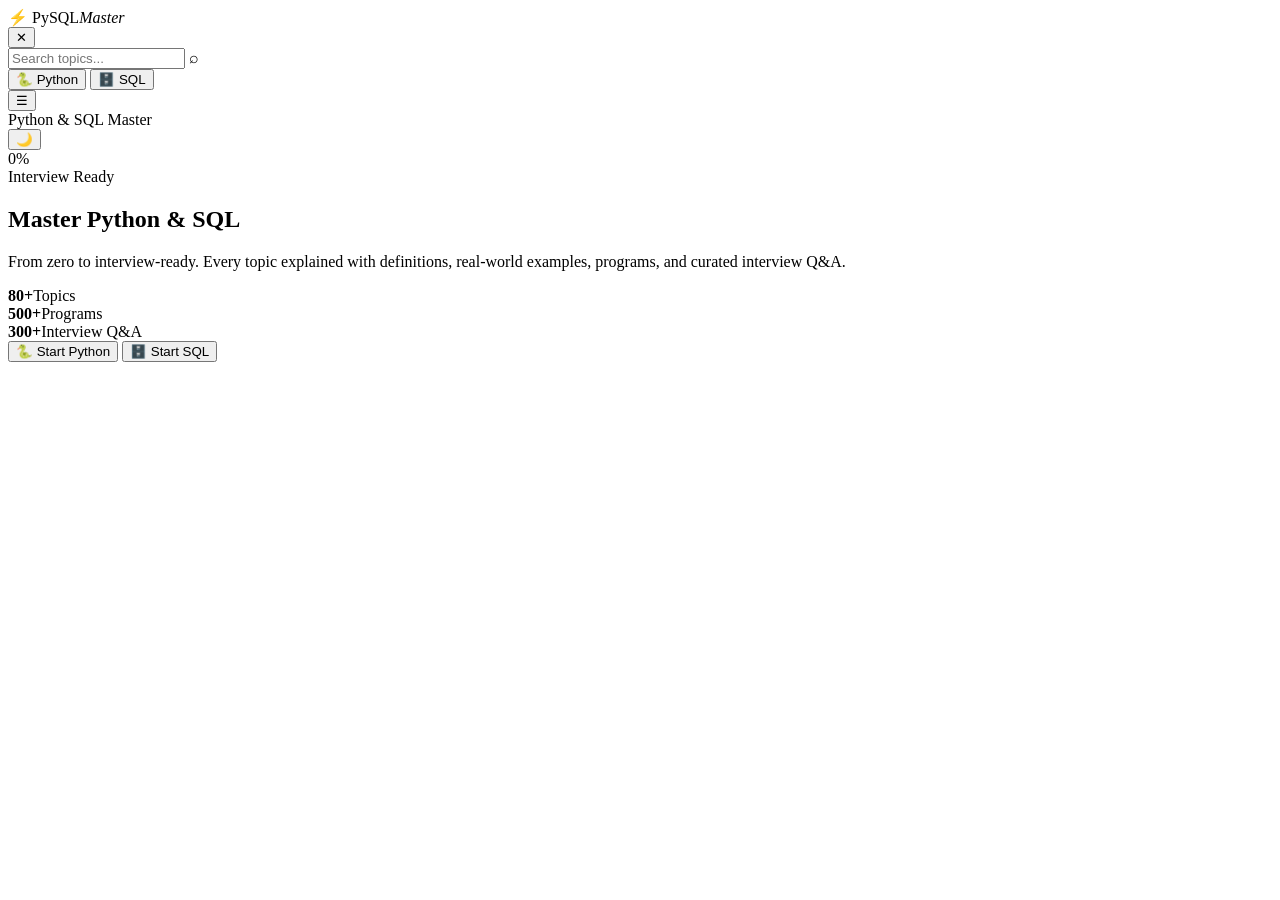
==== index.html @ de22817f "Create index.html" ====
<!DOCTYPE html>
<html lang="en">
<head>
<meta charset="UTF-8">
<meta name="viewport" content="width=device-width, initial-scale=1.0">
<title>PySQL Master — Python & SQL Interview Prep</title>
<link href="https://fonts.googleapis.com/css2?family=Space+Mono:ital,wght@0,400;0,700;1,400&family=Syne:wght@400;600;700;800&family=JetBrains+Mono:wght@300;400;600&display=swap" rel="stylesheet">
<link rel="stylesheet" href="style.css">
</head>
<body>

<!-- SIDEBAR NAV -->
<aside class="sidebar" id="sidebar">
  <div class="sidebar-header">
    <div class="logo">
      <span class="logo-icon">⚡</span>
      <span class="logo-text">PySQL<em>Master</em></span>
    </div>
    <button class="sidebar-close" id="sidebarClose">✕</button>
  </div>

  <div class="search-box">
    <input type="text" id="searchInput" placeholder="Search topics..." autocomplete="off">
    <span class="search-icon">⌕</span>
  </div>

  <div class="nav-section">
    <div class="nav-lang-tabs">
      <button class="lang-tab active" data-lang="python">🐍 Python</button>
      <button class="lang-tab" data-lang="sql">🗄️ SQL</button>
    </div>
  </div>

  <nav class="topic-nav" id="topicNav"></nav>
</aside>

<!-- OVERLAY -->
<div class="overlay" id="overlay"></div>

<!-- MAIN -->
<main class="main" id="main">

  <!-- TOP BAR -->
  <header class="topbar">
    <button class="menu-btn" id="menuBtn">☰</button>
    <div class="topbar-title" id="topbarTitle">Python & SQL Master</div>
    <div class="topbar-actions">
      <button class="mode-btn" id="modeBtn" title="Toggle Dark/Light">🌙</button>
      <div class="progress-chip" id="progressChip">0%</div>
    </div>
  </header>

  <!-- HOME SCREEN -->
  <section class="home-screen" id="homeScreen">
    <div class="hero">
      <div class="hero-badge">Interview Ready</div>
      <h1 class="hero-title">Master <span>Python</span> &amp; <span>SQL</span></h1>
      <p class="hero-sub">From zero to interview-ready. Every topic explained with definitions, real-world examples, programs, and curated interview Q&amp;A.</p>
      <div class="hero-stats">
        <div class="stat"><strong id="statTopics">80+</strong><span>Topics</span></div>
        <div class="stat"><strong>500+</strong><span>Programs</span></div>
        <div class="stat"><strong>300+</strong><span>Interview Q&amp;A</span></div>
      </div>
      <div class="hero-btns">
        <button class="btn-primary" onclick="startLang('python')">🐍 Start Python</button>
        <button class="btn-secondary" onclick="startLang('sql')">🗄️ Start SQL</button>
      </div>
    </div>

    <div class="cards-grid" id="homeCards"></div>
  </section>

  <!-- TOPIC CONTENT SCREEN -->
  <section class="content-screen" id="contentScreen" style="display:none">
    <div class="content-header">
      <button class="back-btn" id="backBtn">← Back</button>
      <div class="breadcrumb" id="breadcrumb"></div>
      <div class="topic-progress-bar"><div class="topic-progress-fill" id="topicProgressFill"></div></div>
    </div>

    <div class="content-tabs">
      <button class="ctab active" data-tab="learn">📖 Learn</button>
      <button class="ctab" data-tab="examples">💡 Examples</button>
      <button class="ctab" data-tab="practice">✏️ Practice</button>
      <button class="ctab" data-tab="interview">🎯 Interview</button>
    </div>

    <div class="content-body" id="contentBody">
      <div class="ai-loading" id="aiLoading">
        <div class="ai-spinner"></div>
        <p>Generating content with AI...</p>
      </div>
      <div id="learnTab" class="tab-pane active"></div>
      <div id="examplesTab" class="tab-pane" style="display:none"></div>
      <div id="practiceTab" class="tab-pane" style="display:none"></div>
      <div id="interviewTab" class="tab-pane" style="display:none"></div>
    </div>

    <div class="nav-footer">
      <button class="nav-arrow" id="prevTopic">← Prev</button>
      <button class="mark-done-btn" id="markDoneBtn">Mark as Done ✓</button>
      <button class="nav-arrow" id="nextTopic">Next →</button>
    </div>
  </section>

</main>

<script src="app.js"></script>
</body>
</html>
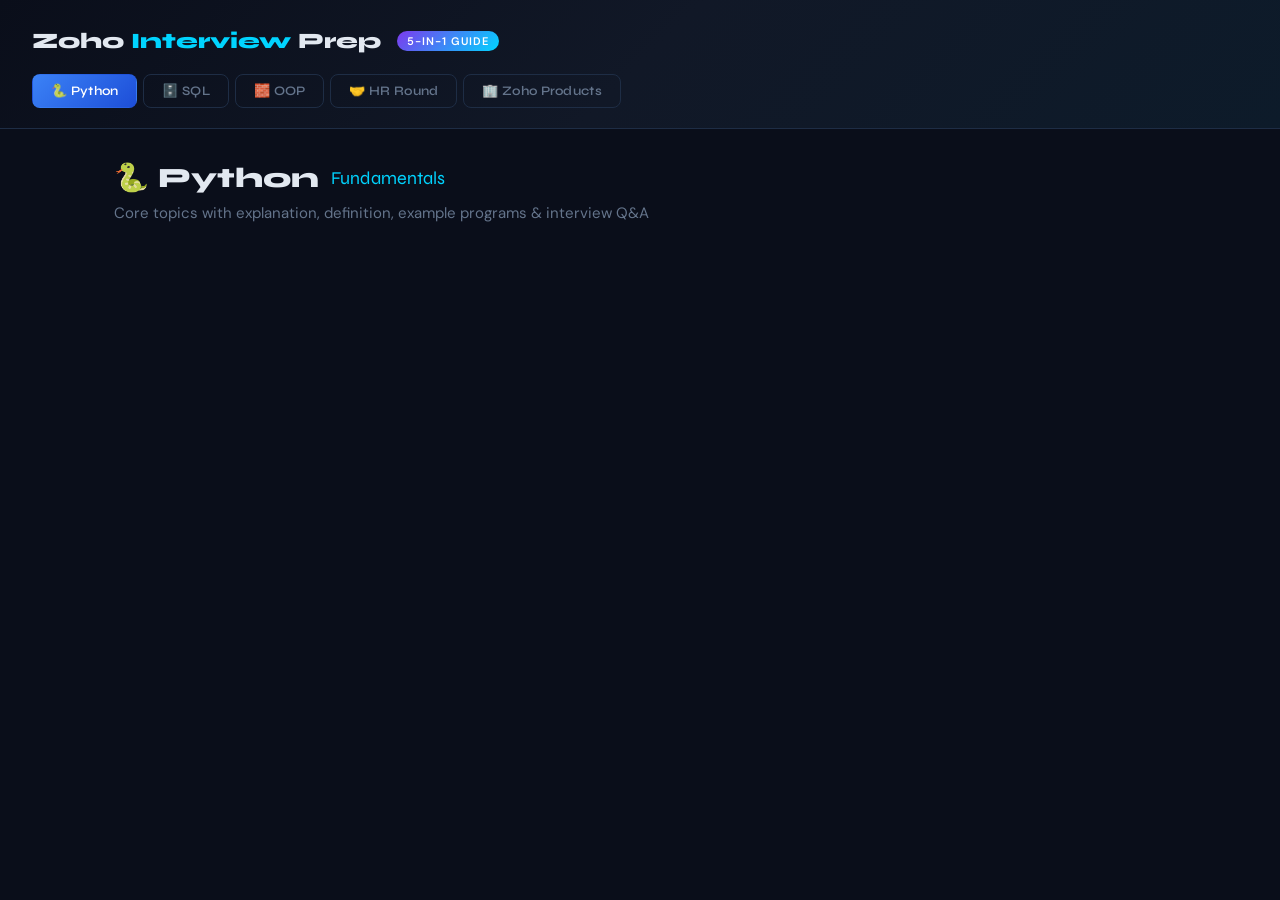
==== commit 4bc9a740: "Update index.html" ====
--- a/index.html
+++ b/index.html
@@ -3,108 +3,348 @@
 <head>
 <meta charset="UTF-8">
 <meta name="viewport" content="width=device-width, initial-scale=1.0">
-<title>PySQL Master — Python & SQL Interview Prep</title>
-<link href="https://fonts.googleapis.com/css2?family=Space+Mono:ital,wght@0,400;0,700;1,400&family=Syne:wght@400;600;700;800&family=JetBrains+Mono:wght@300;400;600&display=swap" rel="stylesheet">
-<link rel="stylesheet" href="style.css">
+<title>Zoho Interview Prep</title>
+<link href="https://fonts.googleapis.com/css2?family=Syne:wght@400;600;700;800&family=JetBrains+Mono:wght@400;500&family=DM+Sans:ital,wght@0,300;0,400;0,500;1,400&display=swap" rel="stylesheet">
+<style>
+  :root {
+    --bg: #0a0e1a;
+    --surface: #111827;
+    --surface2: #1a2234;
+    --border: #1e2d45;
+    --accent: #00d4ff;
+    --accent2: #7c3aed;
+    --accent3: #10b981;
+    --accent4: #f59e0b;
+    --accent5: #ef4444;
+    --text: #e2e8f0;
+    --muted: #64748b;
+    --code-bg: #0d1117;
+  }
+  * { margin:0; padding:0; box-sizing:border-box; }
+  body { font-family:'DM Sans',sans-serif; background:var(--bg); color:var(--text); min-height:100vh; }
+
+  /* HEADER */
+  .header {
+    background: linear-gradient(135deg, #0a0e1a 0%, #111827 50%, #0d1b2a 100%);
+    border-bottom: 1px solid var(--border);
+    padding: 28px 32px 20px;
+    position: sticky; top:0; z-index:100;
+    backdrop-filter: blur(12px);
+  }
+  .header-top { display:flex; align-items:center; gap:16px; margin-bottom:20px; }
+  .logo { font-family:'Syne',sans-serif; font-size:22px; font-weight:800; }
+  .logo span { color:var(--accent); }
+  .badge { background: linear-gradient(135deg,#7c3aed,#00d4ff); color:#fff; font-size:11px; font-weight:600; padding:3px 10px; border-radius:20px; letter-spacing:1px; }
+
+  /* TABS */
+  .tabs { display:flex; gap:6px; flex-wrap:wrap; }
+  .tab {
+    font-family:'Syne',sans-serif; font-size:13px; font-weight:600;
+    padding:8px 18px; border-radius:8px; cursor:pointer; border:1px solid var(--border);
+    background:transparent; color:var(--muted); transition:all 0.2s; letter-spacing:0.3px;
+  }
+  .tab:hover { border-color:var(--accent); color:var(--accent); }
+  .tab.active { color:#fff; border-color:transparent; }
+  .tab[data-tab="python"].active { background: linear-gradient(135deg,#3b82f6,#1d4ed8); }
+  .tab[data-tab="sql"].active { background: linear-gradient(135deg,#10b981,#047857); }
+  .tab[data-tab="oops"].active { background: linear-gradient(135deg,#f59e0b,#d97706); }
+  .tab[data-tab="hr"].active { background: linear-gradient(135deg,#ec4899,#be185d); }
+  .tab[data-tab="zoho"].active { background: linear-gradient(135deg,#7c3aed,#5b21b6); }
+
+  /* MAIN */
+  .main { max-width:1100px; margin:0 auto; padding:32px 24px; }
+  .section { display:none; }
+  .section.active { display:block; animation: fadeUp 0.35s ease; }
+  @keyframes fadeUp { from { opacity:0; transform:translateY(14px); } to { opacity:1; transform:translateY(0); } }
+
+  .section-title {
+    font-family:'Syne',sans-serif; font-size:28px; font-weight:800;
+    margin-bottom:8px; display:flex; align-items:center; gap:12px;
+  }
+  .section-sub { color:var(--muted); margin-bottom:32px; font-size:15px; }
+
+  /* TOPIC CARDS */
+  .topics-grid { display:grid; gap:20px; }
+  .topic-card {
+    background:var(--surface); border:1px solid var(--border);
+    border-radius:14px; overflow:hidden; transition:border-color 0.2s;
+  }
+  .topic-card:hover { border-color:var(--accent); }
+
+  .topic-header {
+    display:flex; align-items:center; justify-content:space-between;
+    padding:18px 22px; cursor:pointer; user-select:none;
+  }
+  .topic-header-left { display:flex; align-items:center; gap:14px; }
+  .topic-num {
+    width:32px; height:32px; border-radius:8px; display:flex; align-items:center;
+    justify-content:center; font-family:'Syne',sans-serif; font-weight:700; font-size:13px;
+    flex-shrink:0;
+  }
+  .topic-name { font-family:'Syne',sans-serif; font-weight:700; font-size:16px; }
+  .topic-tag { font-size:11px; color:var(--muted); background:var(--surface2); padding:2px 8px; border-radius:4px; }
+  .chevron { color:var(--muted); transition:transform 0.25s; font-size:18px; }
+  .topic-card.open .chevron { transform:rotate(180deg); }
+
+  .topic-body { display:none; border-top:1px solid var(--border); }
+  .topic-card.open .topic-body { display:block; }
+
+  /* INNER TABS */
+  .inner-tabs { display:flex; border-bottom:1px solid var(--border); background:var(--surface2); }
+  .inner-tab {
+    flex:1; text-align:center; padding:12px 8px; font-size:12px; font-weight:600;
+    cursor:pointer; color:var(--muted); border-bottom:2px solid transparent;
+    transition:all 0.2s; font-family:'Syne',sans-serif; letter-spacing:0.3px;
+  }
+  .inner-tab.active { color:var(--accent); border-bottom-color:var(--accent); background:transparent; }
+
+  .inner-panel { display:none; padding:22px; }
+  .inner-panel.active { display:block; }
+
+  /* EXPLANATION BOX */
+  .explain-box {
+    background:var(--surface2); border-left:3px solid var(--accent);
+    border-radius:0 10px 10px 0; padding:16px 20px; margin-bottom:16px;
+    line-height:1.75; font-size:14.5px;
+  }
+  .explain-box.green { border-left-color:var(--accent3); }
+  .explain-box.yellow { border-left-color:var(--accent4); }
+  .explain-box.purple { border-left-color:var(--accent2); }
+
+  /* DEF BOX */
+  .def-box {
+    background: linear-gradient(135deg, rgba(0,212,255,0.06), rgba(124,58,237,0.06));
+    border:1px solid rgba(0,212,255,0.2); border-radius:10px;
+    padding:14px 18px; margin-bottom:16px; font-size:14px; line-height:1.7;
+  }
+  .def-label {
+    font-family:'Syne',sans-serif; font-size:11px; font-weight:700;
+    color:var(--accent); text-transform:uppercase; letter-spacing:1px; margin-bottom:6px;
+  }
+
+  /* CODE */
+  pre {
+    background:var(--code-bg); border:1px solid var(--border);
+    border-radius:10px; padding:16px 18px; overflow-x:auto;
+    font-family:'JetBrains Mono',monospace; font-size:13px; line-height:1.7;
+    margin-bottom:14px; position:relative;
+  }
+  .code-label {
+    font-family:'JetBrains Mono',monospace; font-size:10px;
+    background:var(--accent); color:#000; font-weight:700;
+    padding:2px 8px; border-radius:3px; display:inline-block; margin-bottom:8px;
+  }
+  .kw { color:#ff7b72; }
+  .fn { color:#d2a8ff; }
+  .str { color:#a5f3fc; }
+  .cm { color:#6e7681; font-style:italic; }
+  .num { color:#f59e0b; }
+  .cls { color:#ffa657; }
+
+  /* QNA */
+  .qna-item { margin-bottom:20px; border:1px solid var(--border); border-radius:10px; overflow:hidden; }
+  .qna-q {
+    background:var(--surface2); padding:14px 18px;
+    font-weight:600; font-size:14px; display:flex; gap:10px; align-items:flex-start;
+  }
+  .q-badge {
+    background:var(--accent); color:#000; font-family:'Syne',sans-serif;
+    font-size:11px; font-weight:800; padding:2px 7px; border-radius:4px; flex-shrink:0; margin-top:1px;
+  }
+  .qna-a { padding:14px 18px; font-size:14px; line-height:1.75; color:#cbd5e1; }
+  .qna-a strong { color:var(--text); }
+
+  /* HR SECTION */
+  .hr-card { background:var(--surface); border:1px solid var(--border); border-radius:12px; margin-bottom:18px; overflow:hidden; }
+  .hr-q { background:linear-gradient(135deg,rgba(236,72,153,0.1),rgba(190,24,93,0.05)); padding:16px 20px; font-weight:600; font-size:15px; border-bottom:1px solid var(--border); display:flex; gap:10px; }
+  .hr-badge { background:#ec4899; color:#fff; font-size:11px; font-weight:700; padding:2px 8px; border-radius:4px; flex-shrink:0; }
+  .hr-a { padding:16px 20px; font-size:14px; line-height:1.8; color:#cbd5e1; }
+  .tip-box { background:rgba(16,185,129,0.08); border:1px solid rgba(16,185,129,0.2); border-radius:8px; padding:10px 14px; margin-top:10px; font-size:13px; }
+  .tip-label { color:var(--accent3); font-weight:700; font-size:11px; letter-spacing:0.5px; }
+
+  /* ZOHO PRODUCTS */
+  .products-grid { display:grid; grid-template-columns: repeat(auto-fill, minmax(280px,1fr)); gap:16px; margin-bottom:28px; }
+  .product-pill {
+    background:var(--surface); border:1px solid var(--border);
+    border-radius:12px; padding:16px 18px; cursor:pointer;
+    transition:all 0.2s; display:flex; align-items:center; gap:14px;
+  }
+  .product-pill:hover, .product-pill.selected { border-color:var(--accent2); background:rgba(124,58,237,0.08); }
+  .product-icon { font-size:26px; width:42px; height:42px; display:flex; align-items:center; justify-content:center; background:var(--surface2); border-radius:10px; }
+  .product-info { flex:1; }
+  .product-name { font-family:'Syne',sans-serif; font-weight:700; font-size:15px; }
+  .product-cat { font-size:11px; color:var(--muted); margin-top:2px; }
+
+  .zoho-detail { display:none; }
+  .zoho-detail.active { display:block; animation: fadeUp 0.3s ease; }
+
+  .zoho-hero {
+    background: linear-gradient(135deg, rgba(124,58,237,0.15), rgba(0,212,255,0.08));
+    border:1px solid rgba(124,58,237,0.3); border-radius:14px;
+    padding:24px 28px; margin-bottom:24px;
+    display:flex; align-items:center; gap:20px;
+  }
+  .zoho-hero-icon { font-size:48px; }
+  .zoho-hero-title { font-family:'Syne',sans-serif; font-size:24px; font-weight:800; }
+  .zoho-hero-sub { color:var(--muted); font-size:14px; margin-top:4px; }
+
+  .feature-grid { display:grid; grid-template-columns:repeat(auto-fill,minmax(200px,1fr)); gap:12px; margin:16px 0; }
+  .feature-chip { background:var(--surface2); border:1px solid var(--border); border-radius:8px; padding:10px 14px; font-size:13px; display:flex; gap:8px; align-items:center; }
+  .feature-chip span { font-size:16px; }
+
+  .level-badge { display:inline-block; font-size:11px; font-weight:700; padding:3px 10px; border-radius:20px; margin-right:6px; margin-bottom:8px; }
+  .l-basic { background:rgba(16,185,129,0.15); color:var(--accent3); border:1px solid rgba(16,185,129,0.3); }
+  .l-mid { background:rgba(245,158,11,0.15); color:var(--accent4); border:1px solid rgba(245,158,11,0.3); }
+  .l-deep { background:rgba(239,68,68,0.15); color:var(--accent5); border:1px solid rgba(239,68,68,0.3); }
+
+  h4 { font-family:'Syne',sans-serif; font-weight:700; font-size:15px; margin:20px 0 10px; color:var(--accent); }
+  h5 { font-family:'Syne',sans-serif; font-weight:700; font-size:13px; margin:14px 0 8px; color:var(--accent4); }
+  ul { padding-left:18px; }
+  li { font-size:14px; line-height:1.75; color:#cbd5e1; margin-bottom:4px; }
+  strong { color:#e2e8f0; }
+
+  .back-btn { background:var(--surface2); border:1px solid var(--border); color:var(--text); padding:8px 16px; border-radius:8px; cursor:pointer; font-family:'Syne',sans-serif; font-weight:600; font-size:13px; margin-bottom:20px; display:inline-flex; align-items:center; gap:6px; }
+  .back-btn:hover { border-color:var(--accent); color:var(--accent); }
+
+  .progress-bar { height:3px; background:var(--border); border-radius:2px; margin-bottom:28px; }
+  .progress-fill { height:100%; border-radius:2px; background:linear-gradient(90deg,var(--accent),var(--accent2)); width:0; transition:width 0.5s; }
+
+  @media(max-width:600px) {
+    .header { padding:18px 16px 14px; }
+    .main { padding:20px 14px; }
+    .tab { padding:6px 12px; font-size:12px; }
+    .products-grid { grid-template-columns:1fr; }
+    .feature-grid { grid-template-columns:1fr 1fr; }
+  }
+</style>
 </head>
 <body>
 
-<!-- SIDEBAR NAV -->
-<aside class="sidebar" id="sidebar">
-  <div class="sidebar-header">
-    <div class="logo">
-      <span class="logo-icon">⚡</span>
-      <span class="logo-text">PySQL<em>Master</em></span>
-    </div>
-    <button class="sidebar-close" id="sidebarClose">✕</button>
+<div class="header">
+  <div class="header-top">
+    <div class="logo">Zoho <span>Interview</span> Prep</div>
+    <div class="badge">5-IN-1 GUIDE</div>
   </div>
-
-  <div class="search-box">
-    <input type="text" id="searchInput" placeholder="Search topics..." autocomplete="off">
-    <span class="search-icon">⌕</span>
+  <div class="tabs">
+    <button class="tab active" data-tab="python">🐍 Python</button>
+    <button class="tab" data-tab="sql">🗄️ SQL</button>
+    <button class="tab" data-tab="oops">🧱 OOP</button>
+    <button class="tab" data-tab="hr">🤝 HR Round</button>
+    <button class="tab" data-tab="zoho">🏢 Zoho Products</button>
   </div>
-
-  <div class="nav-section">
-    <div class="nav-lang-tabs">
-      <button class="lang-tab active" data-lang="python">🐍 Python</button>
-      <button class="lang-tab" data-lang="sql">🗄️ SQL</button>
-    </div>
+</div>
+
+<div class="main">
+
+<!-- ==================== PYTHON ==================== -->
+<div class="section active" id="python">
+  <div class="section-title">🐍 Python <span style="color:var(--accent);font-size:18px;font-weight:400">Fundamentals</span></div>
+  <div class="section-sub">Core topics with explanation, definition, example programs & interview Q&A</div>
+  <div class="topics-grid" id="python-topics"></div>
+</div>
+
+<!-- ==================== SQL ==================== -->
+<div class="section" id="sql">
+  <div class="section-title">🗄️ SQL <span style="color:var(--accent3);font-size:18px;font-weight:400">Essentials</span></div>
+  <div class="section-sub">Topic explanations, definitions, queries, and interview-style Q&A</div>
+  <div class="topics-grid" id="sql-topics"></div>
+</div>
+
+<!-- ==================== OOPS ==================== -->
+<div class="section" id="oops">
+  <div class="section-title">🧱 Object-Oriented <span style="color:var(--accent4);font-size:18px;font-weight:400">Programming</span></div>
+  <div class="section-sub">OOP concepts with real examples and interview answers</div>
+  <div class="topics-grid" id="oops-topics"></div>
+</div>
+
+<!-- ==================== HR ==================== -->
+<div class="section" id="hr">
+  <div class="section-title">🤝 HR Round <span style="color:#ec4899;font-size:18px;font-weight:400">Preparation</span></div>
+  <div class="section-sub">Personal questions + Discussion topics with ideal interview-style answers</div>
+  <div id="hr-content"></div>
+</div>
+
+<!-- ==================== ZOHO ==================== -->
+<div class="section" id="zoho">
+  <div class="section-title">🏢 Zoho <span style="color:var(--accent2);font-size:18px;font-weight:400">Products</span></div>
+  <div class="section-sub">Deep dive into Zoho's product suite — from basics to advanced, with interview Q&A</div>
+  <div id="zoho-list">
+    <div style="margin-bottom:12px;font-family:'Syne',sans-serif;font-weight:700;font-size:13px;color:var(--accent);text-transform:uppercase;letter-spacing:1px;">🎯 Your Main Task Products</div>
+    <div class="products-grid" id="main-products"></div>
+    <div style="margin-bottom:12px;margin-top:24px;font-family:'Syne',sans-serif;font-weight:700;font-size:13px;color:var(--muted);text-transform:uppercase;letter-spacing:1px;">📦 Extra Zoho Products</div>
+    <div class="products-grid" id="extra-products"></div>
   </div>
-
-  <nav class="topic-nav" id="topicNav"></nav>
-</aside>
-
-<!-- OVERLAY -->
-<div class="overlay" id="overlay"></div>
-
-<!-- MAIN -->
-<main class="main" id="main">
-
-  <!-- TOP BAR -->
-  <header class="topbar">
-    <button class="menu-btn" id="menuBtn">☰</button>
-    <div class="topbar-title" id="topbarTitle">Python & SQL Master</div>
-    <div class="topbar-actions">
-      <button class="mode-btn" id="modeBtn" title="Toggle Dark/Light">🌙</button>
-      <div class="progress-chip" id="progressChip">0%</div>
-    </div>
-  </header>
-
-  <!-- HOME SCREEN -->
-  <section class="home-screen" id="homeScreen">
-    <div class="hero">
-      <div class="hero-badge">Interview Ready</div>
-      <h1 class="hero-title">Master <span>Python</span> &amp; <span>SQL</span></h1>
-      <p class="hero-sub">From zero to interview-ready. Every topic explained with definitions, real-world examples, programs, and curated interview Q&amp;A.</p>
-      <div class="hero-stats">
-        <div class="stat"><strong id="statTopics">80+</strong><span>Topics</span></div>
-        <div class="stat"><strong>500+</strong><span>Programs</span></div>
-        <div class="stat"><strong>300+</strong><span>Interview Q&amp;A</span></div>
-      </div>
-      <div class="hero-btns">
-        <button class="btn-primary" onclick="startLang('python')">🐍 Start Python</button>
-        <button class="btn-secondary" onclick="startLang('sql')">🗄️ Start SQL</button>
-      </div>
-    </div>
-
-    <div class="cards-grid" id="homeCards"></div>
-  </section>
-
-  <!-- TOPIC CONTENT SCREEN -->
-  <section class="content-screen" id="contentScreen" style="display:none">
-    <div class="content-header">
-      <button class="back-btn" id="backBtn">← Back</button>
-      <div class="breadcrumb" id="breadcrumb"></div>
-      <div class="topic-progress-bar"><div class="topic-progress-fill" id="topicProgressFill"></div></div>
-    </div>
-
-    <div class="content-tabs">
-      <button class="ctab active" data-tab="learn">📖 Learn</button>
-      <button class="ctab" data-tab="examples">💡 Examples</button>
-      <button class="ctab" data-tab="practice">✏️ Practice</button>
-      <button class="ctab" data-tab="interview">🎯 Interview</button>
-    </div>
-
-    <div class="content-body" id="contentBody">
-      <div class="ai-loading" id="aiLoading">
-        <div class="ai-spinner"></div>
-        <p>Generating content with AI...</p>
-      </div>
-      <div id="learnTab" class="tab-pane active"></div>
-      <div id="examplesTab" class="tab-pane" style="display:none"></div>
-      <div id="practiceTab" class="tab-pane" style="display:none"></div>
-      <div id="interviewTab" class="tab-pane" style="display:none"></div>
-    </div>
-
-    <div class="nav-footer">
-      <button class="nav-arrow" id="prevTopic">← Prev</button>
-      <button class="mark-done-btn" id="markDoneBtn">Mark as Done ✓</button>
-      <button class="nav-arrow" id="nextTopic">Next →</button>
-    </div>
-  </section>
-
-</main>
-
-<script src="app.js"></script>
-</body>
-</html>
+  <div id="zoho-detail-area"></div>
+</div>
+
+</div><!-- /main -->
+
+<script>
+// ================================================================
+// DATA
+// ================================================================
+
+const pythonTopics = [
+  {
+    name:"Variables & Data Types",tag:"Basics",color:"#3b82f6",
+    explain:`Python is a dynamically typed language. You don't need to declare the type of a variable — Python figures it out automatically at runtime.
+Variables are just names pointing to objects in memory. Python has built-in data types like <strong>int, float, str, bool, list, tuple, dict, set</strong>.`,
+    def:`A variable is a named reference to a value stored in memory. Data type defines what kind of value it holds and what operations can be performed on it.`,
+    code:`<span class="cm"># Basic variable assignment</span>
+name = <span class="str">"Ravi"</span>        <span class="cm"># str</span>
+age = <span class="num">22</span>             <span class="cm"># int</span>
+salary = <span class="num">35000.50</span>     <span class="cm"># float</span>
+is_placed = <span class="kw">True</span>      <span class="cm"># bool</span>
+
+<span class="cm"># Check type</span>
+<span class="fn">print</span>(<span class="fn">type</span>(name))     <span class="cm"># &lt;class 'str'&gt;</span>
+<span class="fn">print</span>(<span class="fn">type</span>(age))      <span class="cm"># &lt;class 'int'&gt;</span>
+
+<span class="cm"># Multiple assignment</span>
+x, y, z = <span class="num">1</span>, <span class="num">2</span>, <span class="num">3</span>
+<span class="fn">print</span>(x, y, z)       <span class="cm"># 1 2 3</span>`,
+    qna:[
+      {q:"What is the difference between list and tuple?",a:"<strong>List</strong> is mutable (can be changed after creation) — you can add, remove, or modify elements. <strong>Tuple</strong> is immutable (cannot be changed). Lists use square brackets [], tuples use parentheses (). Use tuple when data should not change — like coordinates or config values."},
+      {q:"What is dynamic typing in Python?",a:"In Python, you don't declare the type of a variable. The type is determined at runtime based on the value assigned. For example, x = 5 makes x an integer, but if you later do x = 'hello', x becomes a string. This is called dynamic typing."}
+    ]
+  },
+  {
+    name:"Functions & Scope",tag:"Core",color:"#6366f1",
+    explain:`Functions in Python are defined using the <strong>def</strong> keyword. They allow code reuse. Python follows the <strong>LEGB rule</strong> for scope — Local → Enclosing → Global → Built-in. 
+A function can have default arguments, *args (variable positional), and **kwargs (variable keyword arguments).`,
+    def:`A function is a block of reusable code that performs a specific task. Scope defines where a variable is accessible in the code.`,
+    code:`<span class="kw">def</span> <span class="fn">greet</span>(name, greeting=<span class="str">"Hello"</span>):
+    <span class="str">"""Returns a greeting message"""</span>
+    <span class="kw">return</span> <span class="fn">f</span><span class="str">"{greeting}, {name}!"</span>
+
+<span class="fn">print</span>(<span class="fn">greet</span>(<span class="str">"Ravi"</span>))          <span class="cm"># Hello, Ravi!</span>
+<span class="fn">print</span>(<span class="fn">greet</span>(<span class="str">"Priya"</span>, <span class="str">"Hi"</span>))  <span class="cm"># Hi, Priya!</span>
+
+<span class="cm"># *args example</span>
+<span class="kw">def</span> <span class="fn">total</span>(*numbers):
+    <span class="kw">return</span> <span class="fn">sum</span>(numbers)
+
+<span class="fn">print</span>(<span class="fn">total</span>(<span class="num">1</span>,<span class="num">2</span>,<span class="num">3</span>,<span class="num">4</span>))  <span class="cm"># 10</span>`,
+    qna:[
+      {q:"What is the difference between *args and **kwargs?",a:"<strong>*args</strong> collects extra positional arguments as a tuple. <strong>**kwargs</strong> collects extra keyword arguments as a dictionary. Use *args when you don't know how many positional values will be passed, and **kwargs for named parameters. Example: def func(*args, **kwargs)."},
+      {q:"What is a lambda function?",a:"A lambda is an anonymous (nameless) single-line function. Syntax: <code>lambda arguments: expression</code>. Example: <code>square = lambda x: x*x</code>. Used for short operations — commonly with map(), filter(), sorted(). For complex logic, prefer regular def functions."}
+    ]
+  },
+  {
+    name:"Lists, Dicts & Comprehensions",tag:"Collections",color:"#10b981",
+    explain:`Python's built-in collections are very powerful. <strong>List</strong> stores ordered items. <strong>Dict</strong> stores key-value pairs. <strong>Set</strong> stores unique unordered items.
+<strong>List comprehensions</strong> provide a short, readable way to create lists. They are faster than regular for loops.`,
+    def:`A list is an ordered, mutable collection. A dictionary maps unique keys to values. Comprehension is a concise syntax to build collections using an expression and a loop.`,
+    code:`<span class="cm"># List comprehension</span>
+squares = [x**<span class="num">2</span> <span class="kw">for</span> x <span class="kw">in</span> <span class="fn">range</span>(<span class="num">1</span>,<span class="num">6</span>)]
+<span class="fn">print</span>(squares)  <span class="cm"># [1, 4, 9, 16, 25]</span>
+
+<span class="cm"># Dict comprehension</span>
+students = {<span class="str">"Ravi"</span>:<span class="num">85</span>, <span class="str">"Priya"</span>:<span class="num">92</span>, <span class="str">"Sam"</span>:<span class="num">78</span>}
+passed = {k:v <span class="kw">for</span> k,v <span class="kw">in</span> students.items() <span class="kw">if</span> v >= <span class="num">80</span>}
+<span class="fn">print</span>(passed)  <span class="cm"># {'Ravi': 85, 'Priya': 92}</span>
+
+<span class="cm"># Filter even numbers</span>
+evens = [x <span class="kw">for</span> x <span class="kw">in</span> <span class="fn">range</span>(<span class="num">10</span>) <span class="kw">if</span> x % <span class="num">2</span> == <span class="num">0</span>]`,
+    qna:[
+  
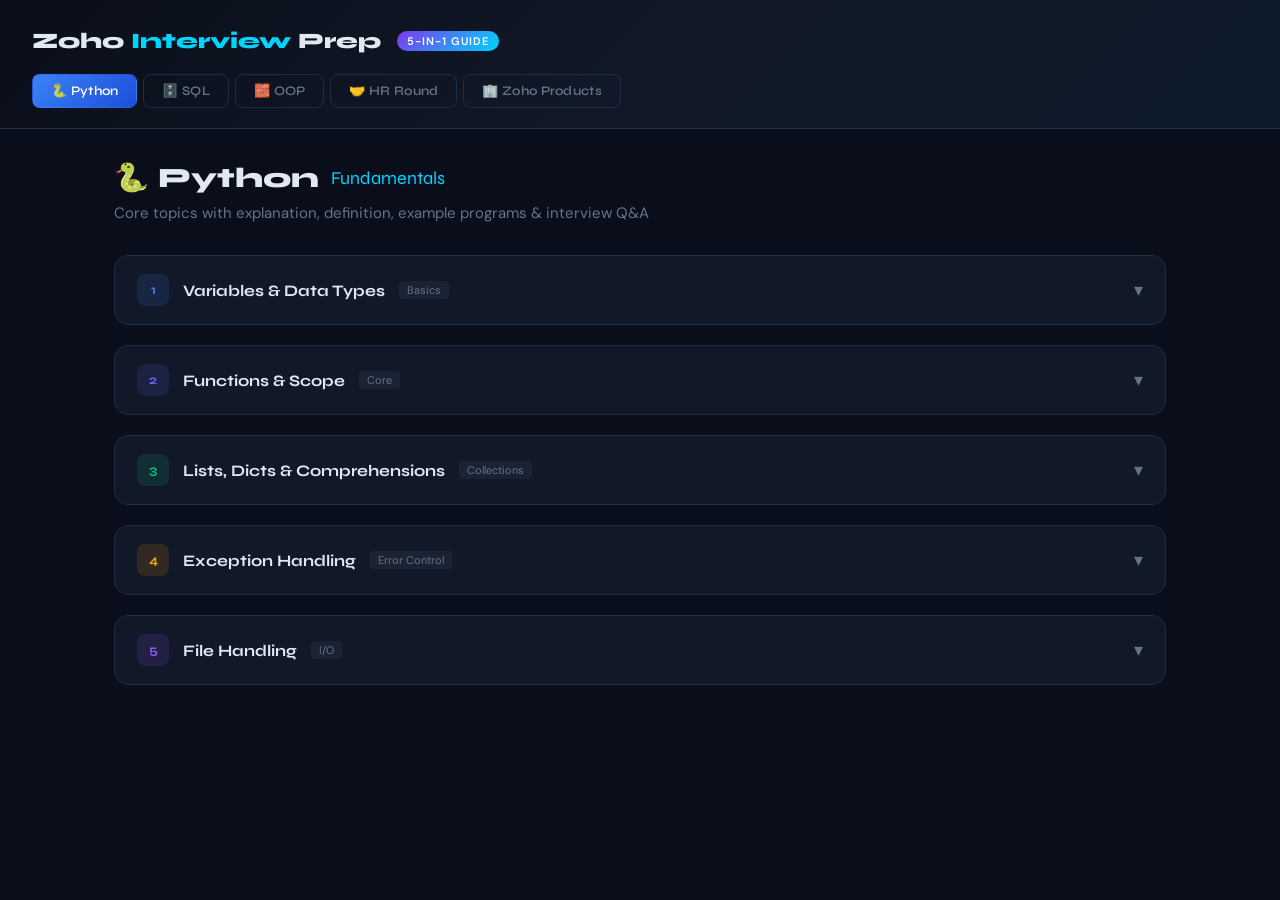
==== commit 0d81fe48: "Rename zoho_interview_prep.html to index.html" ====
--- a/index.html
+++ b/index.html
@@ -347,4 +347,689 @@
 <span class="cm"># Filter even numbers</span>
 evens = [x <span class="kw">for</span> x <span class="kw">in</span> <span class="fn">range</span>(<span class="num">10</span>) <span class="kw">if</span> x % <span class="num">2</span> == <span class="num">0</span>]`,
     qna:[
+      {q:"What is the difference between append() and extend() in a list?",a:"<strong>append()</strong> adds a single element to the end of a list. <strong>extend()</strong> adds all elements from an iterable. Example: lst.append([1,2]) adds the list as one element; lst.extend([1,2]) adds 1 and 2 separately as two elements."},
+      {q:"How are dictionaries ordered in Python?",a:"From Python 3.7 onwards, dictionaries maintain insertion order. So when you iterate over a dict, items come out in the order they were inserted. Before 3.7, dicts were unordered. This is now a guaranteed language feature, not just an implementation detail."}
+    ]
+  },
+  {
+    name:"Exception Handling",tag:"Error Control",color:"#f59e0b",
+    explain:`Errors in Python are called <strong>Exceptions</strong>. If not handled, they crash the program. Python provides <strong>try-except-else-finally</strong> blocks to handle exceptions gracefully.
+Common exceptions: ValueError, TypeError, KeyError, IndexError, ZeroDivisionError, FileNotFoundError.`,
+    def:`Exception handling is a mechanism to catch and respond to runtime errors without stopping the program. It separates normal code from error-handling code.`,
+    code:`<span class="kw">def</span> <span class="fn">divide</span>(a, b):
+    <span class="kw">try</span>:
+        result = a / b
+    <span class="kw">except</span> <span class="cls">ZeroDivisionError</span>:
+        <span class="kw">return</span> <span class="str">"Error: Cannot divide by zero"</span>
+    <span class="kw">except</span> <span class="cls">TypeError</span>:
+        <span class="kw">return</span> <span class="str">"Error: Invalid input type"</span>
+    <span class="kw">else</span>:
+        <span class="kw">return</span> result
+    <span class="kw">finally</span>:
+        <span class="fn">print</span>(<span class="str">"Execution complete"</span>)
+
+<span class="fn">print</span>(<span class="fn">divide</span>(<span class="num">10</span>, <span class="num">2</span>))   <span class="cm"># 5.0</span>
+<span class="fn">print</span>(<span class="fn">divide</span>(<span class="num">10</span>, <span class="num">0</span>))   <span class="cm"># Error: Cannot divide by zero</span>`,
+    qna:[
+      {q:"What is the use of 'finally' block in exception handling?",a:"The <strong>finally</strong> block always executes regardless of whether an exception occurred or not. It's used for cleanup operations — like closing a file or database connection. Even if there's a return statement in try or except, finally still runs."},
+      {q:"How do you create a custom exception in Python?",a:"You create a custom exception by creating a class that inherits from the built-in <code>Exception</code> class. Example: <code>class AgeError(Exception): pass</code>. Then raise it with <code>raise AgeError('Age cannot be negative')</code>. This helps make your error messages more specific and meaningful."}
+    ]
+  },
+  {
+    name:"File Handling",tag:"I/O",color:"#8b5cf6",
+    explain:`Python can read and write files using the built-in <strong>open()</strong> function. Modes: <strong>r</strong> (read), <strong>w</strong> (write), <strong>a</strong> (append), <strong>rb/wb</strong> (binary).
+The <strong>with</strong> statement is the best practice — it automatically closes the file even if an error occurs.`,
+    def:`File handling allows programs to read data from and write data to files on disk, enabling data persistence beyond program execution.`,
+    code:`<span class="cm"># Writing to a file</span>
+<span class="kw">with</span> <span class="fn">open</span>(<span class="str">"students.txt"</span>, <span class="str">"w"</span>) <span class="kw">as</span> f:
+    f.<span class="fn">write</span>(<span class="str">"Ravi\n"</span>)
+    f.<span class="fn">write</span>(<span class="str">"Priya\n"</span>)
+
+<span class="cm"># Reading from a file</span>
+<span class="kw">with</span> <span class="fn">open</span>(<span class="str">"students.txt"</span>, <span class="str">"r"</span>) <span class="kw">as</span> f:
+    <span class="kw">for</span> line <span class="kw">in</span> f:
+        <span class="fn">print</span>(line.<span class="fn">strip</span>())
+
+<span class="cm"># Read all lines as list</span>
+<span class="kw">with</span> <span class="fn">open</span>(<span class="str">"students.txt"</span>) <span class="kw">as</span> f:
+    lines = f.<span class="fn">readlines</span>()
+    <span class="fn">print</span>(lines)`,
+    qna:[
+      {q:"Why should we use 'with' statement for file handling?",a:"The <strong>with</strong> statement ensures the file is properly closed after the block ends, even if an exception occurs. Without it, you have to manually call file.close(), and if an error occurs before that line, the file stays open — wasting memory and causing issues. 'with' is cleaner and safer."},
+      {q:"What is the difference between read(), readline(), and readlines()?",a:"<strong>read()</strong> reads the entire file as a single string. <strong>readline()</strong> reads one line at a time. <strong>readlines()</strong> reads all lines and returns them as a list of strings. For large files, readline() or iterating line-by-line with a for loop is memory efficient."}
+    ]
+  },
+];
+
+const sqlTopics = [
+  {
+    name:"SELECT, WHERE & Filtering",tag:"Basics",color:"#10b981",
+    explain:`The <strong>SELECT</strong> statement retrieves data from a table. <strong>WHERE</strong> filters rows based on a condition. You can use <strong>AND, OR, NOT</strong> to combine conditions, and <strong>LIKE</strong> for pattern matching, <strong>IN</strong> for multiple values, <strong>BETWEEN</strong> for ranges.`,
+    def:`SELECT is the fundamental SQL command used to query data. WHERE clause filters which rows to return based on conditions.`,
+    code:`<span class="cm">-- Get all employees in Chennai</span>
+<span class="kw">SELECT</span> name, salary, department
+<span class="kw">FROM</span> employees
+<span class="kw">WHERE</span> city = <span class="str">'Chennai'</span>
+  <span class="kw">AND</span> salary > <span class="num">30000</span>;
+
+<span class="cm">-- Pattern matching</span>
+<span class="kw">SELECT</span> * <span class="kw">FROM</span> employees
+<span class="kw">WHERE</span> name <span class="kw">LIKE</span> <span class="str">'R%'</span>;  <span class="cm">-- names starting with R</span>
+
+<span class="cm">-- IN and BETWEEN</span>
+<span class="kw">SELECT</span> * <span class="kw">FROM</span> employees
+<span class="kw">WHERE</span> department <span class="kw">IN</span> (<span class="str">'HR'</span>, <span class="str">'IT'</span>)
+  <span class="kw">AND</span> salary <span class="kw">BETWEEN</span> <span class="num">20000</span> <span class="kw">AND</span> <span class="num">50000</span>;`,
+    qna:[
+      {q:"What is the difference between WHERE and HAVING?",a:"<strong>WHERE</strong> filters rows before aggregation — it works on individual rows. <strong>HAVING</strong> filters groups after a GROUP BY aggregation. Example: WHERE salary > 30000 filters individual rows. HAVING COUNT(*) > 5 filters after grouping. You cannot use aggregate functions like SUM or COUNT in WHERE."},
+      {q:"What does LIKE '%a%' mean?",a:"It matches any string that contains the letter 'a' anywhere. The % symbol is a wildcard for zero or more characters. So 'Ravi', 'Priya', 'Karthik' all match. If you use 'a%', it matches strings that start with 'a'. '%a' matches strings ending with 'a'."}
+    ]
+  },
+  {
+    name:"JOINs",tag:"Relations",color:"#3b82f6",
+    explain:`JOINs combine rows from two or more tables based on a related column. Types:
+<strong>INNER JOIN</strong> – only matching rows from both tables.
+<strong>LEFT JOIN</strong> – all rows from left table + matching from right.
+<strong>RIGHT JOIN</strong> – all rows from right + matching from left.
+<strong>FULL JOIN</strong> – all rows from both tables.`,
+    def:`A JOIN is a SQL operation that combines columns from two tables based on a related field (usually a foreign key relationship).`,
+    code:`<span class="cm">-- INNER JOIN: only matched records</span>
+<span class="kw">SELECT</span> e.name, d.dept_name
+<span class="kw">FROM</span> employees e
+<span class="kw">INNER JOIN</span> departments d
+  <span class="kw">ON</span> e.dept_id = d.id;
+
+<span class="cm">-- LEFT JOIN: all employees, even without dept</span>
+<span class="kw">SELECT</span> e.name, d.dept_name
+<span class="kw">FROM</span> employees e
+<span class="kw">LEFT JOIN</span> departments d
+  <span class="kw">ON</span> e.dept_id = d.id;
+
+<span class="cm">-- Self JOIN: find employees with same manager</span>
+<span class="kw">SELECT</span> a.name <span class="kw">AS</span> emp, b.name <span class="kw">AS</span> manager
+<span class="kw">FROM</span> employees a
+<span class="kw">JOIN</span> employees b <span class="kw">ON</span> a.manager_id = b.id;`,
+    qna:[
+      {q:"What is the difference between INNER JOIN and LEFT JOIN?",a:"<strong>INNER JOIN</strong> returns only the rows where there is a match in both tables. If an employee has no department, they won't appear. <strong>LEFT JOIN</strong> returns all rows from the left table and the matched rows from the right. If no match, right side shows NULL. Use LEFT JOIN when you want to keep all records from the main table."},
+      {q:"Can you join a table to itself? When would you do that?",a:"Yes — it's called a <strong>Self Join</strong>. You use it when a table has a relationship with itself. The most common example is an employee table where each employee has a manager_id that refers to another employee in the same table. You join the table to itself with different aliases (e.g., e and m) to get employee and manager names."}
+    ]
+  },
+  {
+    name:"GROUP BY & Aggregate Functions",tag:"Analytics",color:"#f59e0b",
+    explain:`Aggregate functions perform calculations across a set of rows: <strong>COUNT, SUM, AVG, MAX, MIN</strong>.
+<strong>GROUP BY</strong> groups rows sharing the same value so aggregates apply per group.
+<strong>ORDER BY</strong> sorts the result. <strong>HAVING</strong> filters groups.`,
+    def:`Aggregate functions reduce multiple rows to a single value. GROUP BY partitions data into groups so aggregates apply per group rather than the whole table.`,
+    code:`<span class="cm">-- Count employees per department</span>
+<span class="kw">SELECT</span> department,
+       <span class="fn">COUNT</span>(*) <span class="kw">AS</span> total_emp,
+       <span class="fn">AVG</span>(salary) <span class="kw">AS</span> avg_salary,
+       <span class="fn">MAX</span>(salary) <span class="kw">AS</span> top_salary
+<span class="kw">FROM</span> employees
+<span class="kw">GROUP BY</span> department;
+
+<span class="cm">-- Departments with more than 5 employees</span>
+<span class="kw">SELECT</span> department, <span class="fn">COUNT</span>(*) <span class="kw">AS</span> cnt
+<span class="kw">FROM</span> employees
+<span class="kw">GROUP BY</span> department
+<span class="kw">HAVING</span> <span class="fn">COUNT</span>(*) > <span class="num">5</span>
+<span class="kw">ORDER BY</span> cnt <span class="kw">DESC</span>;`,
+    qna:[
+      {q:"What is the order of execution of a SQL query?",a:"SQL executes in this order: <strong>FROM → JOIN → WHERE → GROUP BY → HAVING → SELECT → ORDER BY → LIMIT</strong>. This is why you can't use a SELECT alias in WHERE (WHERE runs before SELECT is evaluated), but you can use it in ORDER BY. Understanding this order helps debug complex queries."},
+      {q:"Find the second highest salary in a table.",a:"Use: <code>SELECT MAX(salary) FROM employees WHERE salary < (SELECT MAX(salary) FROM employees);</code> Or using LIMIT: <code>SELECT salary FROM employees ORDER BY salary DESC LIMIT 1 OFFSET 1;</code> The subquery approach is more portable across databases."}
+    ]
+  },
+  {
+    name:"Subqueries & Indexes",tag:"Advanced",color:"#ef4444",
+    explain:`A <strong>subquery</strong> is a query nested inside another query. It can appear in SELECT, FROM, or WHERE clauses.
+<strong>Indexes</strong> are database objects that speed up data retrieval. Like a book's index — instead of reading every page, you jump to the right location.`,
+    def:`A subquery is an inner query used inside another SQL statement. An index is a data structure that improves the speed of data retrieval operations on a database table.`,
+    code:`<span class="cm">-- Subquery in WHERE: employees with above avg salary</span>
+<span class="kw">SELECT</span> name, salary
+<span class="kw">FROM</span> employees
+<span class="kw">WHERE</span> salary > (<span class="kw">SELECT</span> <span class="fn">AVG</span>(salary) <span class="kw">FROM</span> employees);
+
+<span class="cm">-- Subquery in FROM (derived table)</span>
+<span class="kw">SELECT</span> dept, avg_sal
+<span class="kw">FROM</span> (<span class="kw">SELECT</span> department <span class="kw">AS</span> dept,
+             <span class="fn">AVG</span>(salary) <span class="kw">AS</span> avg_sal
+      <span class="kw">FROM</span> employees
+      <span class="kw">GROUP BY</span> department) <span class="kw">AS</span> dept_avg
+<span class="kw">WHERE</span> avg_sal > <span class="num">40000</span>;
+
+<span class="cm">-- Create index for faster search</span>
+<span class="kw">CREATE INDEX</span> idx_email <span class="kw">ON</span> users(email);`,
+    qna:[
+      {q:"What is the difference between a subquery and a JOIN?",a:"Both combine data from multiple places, but differently. A <strong>JOIN</strong> combines columns from multiple tables horizontally. A <strong>subquery</strong> is used when the result of an inner query is used as a condition or input for the outer query. JOINs are usually faster. Use subqueries when the logic is clearer or when you need a single value as a filter condition."},
+      {q:"What is an index and when should you NOT use it?",a:"An index speeds up SELECT queries by creating a sorted data structure for a column. But you should avoid indexes on: columns with very low cardinality (e.g., a gender column with only M/F), small tables (full scan is faster), and columns that are frequently updated (because indexes must be updated too, slowing writes). Too many indexes slow down INSERT/UPDATE/DELETE."}
+    ]
+  },
+];
+
+const oopsTopics = [
+  {
+    name:"Classes & Objects",tag:"Foundation",color:"#f59e0b",
+    explain:`<strong>Class</strong> is a blueprint or template. <strong>Object</strong> is an instance created from that blueprint. In Python, everything is an object. A class has <strong>attributes</strong> (data) and <strong>methods</strong> (functions).
+The <strong>__init__</strong> method is the constructor — called automatically when an object is created.`,
+    def:`A class is a user-defined data type that bundles data (attributes) and behavior (methods). An object is a specific instance of a class with its own state.`,
+    code:`<span class="kw">class</span> <span class="cls">Employee</span>:
+    company = <span class="str">"Zoho"</span>  <span class="cm"># Class attribute</span>
+
+    <span class="kw">def</span> <span class="fn">__init__</span>(<span class="kw">self</span>, name, salary):
+        <span class="kw">self</span>.name = name      <span class="cm"># Instance attribute</span>
+        <span class="kw">self</span>.salary = salary
+
+    <span class="kw">def</span> <span class="fn">display</span>(<span class="kw">self</span>):
+        <span class="fn">print</span>(<span class="fn">f</span><span class="str">"{self.name} at {self.company} earns ₹{self.salary}"</span>)
+
+<span class="cm"># Creating objects</span>
+e1 = <span class="cls">Employee</span>(<span class="str">"Ravi"</span>, <span class="num">50000</span>)
+e2 = <span class="cls">Employee</span>(<span class="str">"Priya"</span>, <span class="num">65000</span>)
+e1.<span class="fn">display</span>()  <span class="cm"># Ravi at Zoho earns ₹50000</span>`,
+    qna:[
+      {q:"What is the difference between a class attribute and an instance attribute?",a:"A <strong>class attribute</strong> is shared across all instances — defined at the class level. Changing it changes it for all objects. An <strong>instance attribute</strong> is unique to each object — defined inside __init__ with self. If you change an instance attribute for one object, it doesn't affect others."},
+      {q:"What is 'self' in Python?",a:"<strong>self</strong> is a reference to the current instance of the class. It's the first parameter in every instance method. Through self, methods can access and modify the object's attributes. Python automatically passes the current object as self when you call a method — you don't pass it manually."}
+    ]
+  },
+  {
+    name:"Inheritance",tag:"Reusability",color:"#10b981",
+    explain:`<strong>Inheritance</strong> allows a child class to reuse attributes and methods from a parent class. This promotes code reuse.
+Python supports: <strong>Single, Multiple, Multilevel, Hierarchical</strong> inheritance.
+<strong>super()</strong> is used to call the parent class's method from the child class.`,
+    def:`Inheritance is an OOP mechanism where a child class derives properties and behavior from a parent class, enabling code reuse and a parent-child relationship between classes.`,
+    code:`<span class="kw">class</span> <span class="cls">Animal</span>:
+    <span class="kw">def</span> <span class="fn">__init__</span>(<span class="kw">self</span>, name):
+        <span class="kw">self</span>.name = name
+
+    <span class="kw">def</span> <span class="fn">speak</span>(<span class="kw">self</span>):
+        <span class="fn">print</span>(<span class="str">"Some sound"</span>)
+
+<span class="kw">class</span> <span class="cls">Dog</span>(<span class="cls">Animal</span>):  <span class="cm"># Inherits from Animal</span>
+    <span class="kw">def</span> <span class="fn">speak</span>(<span class="kw">self</span>):  <span class="cm"># Override parent method</span>
+        <span class="fn">print</span>(<span class="fn">f</span><span class="str">"{self.name} says: Woof!"</span>)
+
+<span class="kw">class</span> <span class="cls">GuideDog</span>(<span class="cls">Dog</span>):  <span class="cm"># Multilevel</span>
+    <span class="kw">def</span> <span class="fn">guide</span>(<span class="kw">self</span>):
+        <span class="fn">print</span>(<span class="fn">f</span><span class="str">"{self.name} is guiding."</span>)
+
+d = <span class="cls">Dog</span>(<span class="str">"Bruno"</span>)
+d.<span class="fn">speak</span>()   <span class="cm"># Bruno says: Woof!</span>`,
+    qna:[
+      {q:"What is the difference between method overriding and method overloading?",a:"<strong>Method Overriding</strong> — child class redefines a method from the parent with the same name and signature. It happens at runtime (runtime polymorphism). <strong>Method Overloading</strong> — same method name but different parameter counts/types. Python doesn't support true overloading, but you can simulate it using default arguments or *args."},
+      {q:"What does super() do?",a:"<strong>super()</strong> calls the parent class's method from inside a child class. It's used when you want to extend (not replace) the parent's behavior. Example: In a child __init__, you can call super().__init__() to run the parent's initialization and then add extra initialization code for the child. This avoids code duplication."}
+    ]
+  },
+  {
+    name:"Encapsulation & Abstraction",tag:"Protection",color:"#8b5cf6",
+    explain:`<strong>Encapsulation</strong> bundles data and methods together and restricts direct access using access modifiers:
+- Public: accessible everywhere
+- Protected: _var (convention, accessible in subclasses)
+- Private: __var (name-mangled, not directly accessible)
+<strong>Abstraction</strong> hides implementation details, showing only essential features.`,
+    def:`Encapsulation is protecting internal data by controlling access. Abstraction is hiding complex implementation and exposing only what's necessary.`,
+    code:`<span class="kw">from</span> abc <span class="kw">import</span> ABC, abstractmethod
+
+<span class="kw">class</span> <span class="cls">BankAccount</span>:
+    <span class="kw">def</span> <span class="fn">__init__</span>(<span class="kw">self</span>, balance):
+        <span class="kw">self</span>.__balance = balance  <span class="cm"># Private</span>
+
+    <span class="kw">def</span> <span class="fn">deposit</span>(<span class="kw">self</span>, amount):
+        <span class="kw">if</span> amount > <span class="num">0</span>:
+            <span class="kw">self</span>.__balance += amount
+
+    <span class="kw">def</span> <span class="fn">get_balance</span>(<span class="kw">self</span>):
+        <span class="kw">return</span> <span class="kw">self</span>.__balance
+
+<span class="cm"># Abstraction using ABC</span>
+<span class="kw">class</span> <span class="cls">Shape</span>(<span class="cls">ABC</span>):
+    <span class="kw">@abstractmethod</span>
+    <span class="kw">def</span> <span class="fn">area</span>(<span class="kw">self</span>): <span class="kw">pass</span>
+
+<span class="kw">class</span> <span class="cls">Circle</span>(<span class="cls">Shape</span>):
+    <span class="kw">def</span> <span class="fn">area</span>(<span class="kw">self</span>): <span class="kw">return</span> <span class="num">3.14</span> * <span class="num">5</span>**<span class="num">2</span>`,
+    qna:[
+      {q:"What is the difference between encapsulation and abstraction?",a:"<strong>Encapsulation</strong> is about protection — bundling data and methods together and restricting access. It's about HOW data is stored (using private variables, getter/setter). <strong>Abstraction</strong> is about simplification — hiding the complex implementation and showing only what the user needs. Example: When you drive a car, you use the steering wheel (abstraction) without knowing the engine internals (hidden implementation)."},
+      {q:"Can you access private attributes in Python?",a:"Not directly, but Python uses name mangling — a private variable __var becomes _ClassName__var. So you can technically access it as obj._ClassName__var. But this breaks encapsulation and is bad practice. The correct way is to provide public methods (getters/setters) or use the @property decorator."}
+    ]
+  },
+  {
+    name:"Polymorphism",tag:"Flexibility",color:"#ef4444",
+    explain:`<strong>Polymorphism</strong> means "many forms." The same interface works differently for different types.
+Types: <strong>Compile-time</strong> (method overloading) and <strong>Runtime</strong> (method overriding). In Python, polymorphism is achieved through method overriding and duck typing — "if it quacks like a duck, it's a duck."`,
+    def:`Polymorphism allows objects of different types to be treated through the same interface. The same method name behaves differently based on the object calling it.`,
+    code:`<span class="kw">class</span> <span class="cls">Cat</span>:
+    <span class="kw">def</span> <span class="fn">sound</span>(<span class="kw">self</span>): <span class="fn">print</span>(<span class="str">"Meow"</span>)
+
+<span class="kw">class</span> <span class="cls">Dog</span>:
+    <span class="kw">def</span> <span class="fn">sound</span>(<span class="kw">self</span>): <span class="fn">print</span>(<span class="str">"Woof"</span>)
+
+<span class="kw">class</span> <span class="cls">Bird</span>:
+    <span class="kw">def</span> <span class="fn">sound</span>(<span class="kw">self</span>): <span class="fn">print</span>(<span class="str">"Tweet"</span>)
+
+<span class="cm"># Polymorphism: same interface, different behavior</span>
+animals = [<span class="cls">Cat</span>(), <span class="cls">Dog</span>(), <span class="cls">Bird</span>()]
+<span class="kw">for</span> animal <span class="kw">in</span> animals:
+    animal.<span class="fn">sound</span>()  <span class="cm"># Meow, Woof, Tweet</span>
+
+<span class="cm"># Duck typing: works if method exists</span>
+<span class="kw">def</span> <span class="fn">make_sound</span>(obj):
+    obj.<span class="fn">sound</span>()  <span class="cm"># Works for any object with sound()</span>`,
+    qna:[
+      {q:"What is duck typing in Python?",a:"Duck typing is Python's approach to polymorphism. It means Python doesn't check the type of an object — it just checks if the object has the required method or attribute. The phrase comes from: 'If it walks like a duck and quacks like a duck, it's a duck.' So any class that has a .sound() method can be passed to a function that calls .sound() — regardless of its type."},
+      {q:"Explain runtime polymorphism with a real example.",a:"Runtime polymorphism happens when the same method name produces different results depending on which class's object calls it, and this is resolved at runtime. Example: A payment system with a base class Payment and child classes CreditCard, UPI, NetBanking — all have a process_payment() method. When you loop through payment objects and call process_payment(), each executes its own version."}
+    ]
+  },
+];
+
+const hrData = [
+  {q:"Tell me about yourself.",
+   a:`Start with your name, education, and branch. Then mention 1-2 relevant skills (Python, SQL, OOP). Add a project or internship. End with why you want this role.
+
+<strong>Example:</strong> "My name is [Name]. I'm a final-year B.E. Computer Science student from [College]. I have strong knowledge in Python, SQL, and OOP concepts. I've built a [mention a project] where I used Python and MySQL. I'm very interested in Zoho because of its product innovation and the opportunity to work on real-world applications that impact millions of users."`,
+   tip:"Keep it under 90 seconds. End by connecting your background to the company."},
+  {q:"Why do you want to join Zoho?",
+   a:`Don't just say 'good company'. Be specific about Zoho.
+
+<strong>Say:</strong> "Zoho builds world-class software products entirely in-house, which is rare. I'm excited about the product-first engineering culture. Zoho CRM and Zoho Creator solve real business problems. I want to be part of a team that ships products used by 100 million+ users globally. Also, Zoho's policy of no external funding shows strong independence and long-term thinking."`,
+   tip:"Research Zoho's products before the interview. Mention 1-2 specific products."},
+  {q:"What are your strengths and weaknesses?",
+   a:`<strong>Strength:</strong> "My biggest strength is problem-solving. When I face a bug or challenge, I break it down systematically — understand the problem, research solutions, implement, and test. I enjoy that process."
+
+<strong>Weakness:</strong> "I sometimes spend too much time trying to perfect my code instead of moving forward. I've been working on this by setting time limits for tasks and reviewing progress regularly."`,
+   tip:"Never say 'I work too hard' as a weakness — it sounds fake. Give a real one and show you're working on it."},
+  {q:"Where do you see yourself in 5 years?",
+   a:`"In 5 years, I see myself as a senior software developer with deep expertise in product development. I want to contribute to building scalable, impactful software — ideally at a company like Zoho where I can grow from coding to architecture to leading a team. I want to be known as someone who writes clean code, mentors juniors, and drives product quality."`,
+   tip:"Show ambition but keep it aligned with the company's growth path."},
+  {q:"Tell me about a challenge you faced and how you solved it.",
+   a:`Use the <strong>STAR method</strong>: Situation → Task → Action → Result.
+
+<strong>Example:</strong> "In my final project, our database queries were very slow due to large data. (Situation) My task was to optimize performance. (Task) I analyzed the queries, added indexes on frequently searched columns, and rewrote a few queries to use JOINs instead of nested subqueries. (Action) Query time reduced by 70%. (Result) This taught me the importance of database optimization."`,
+   tip:"Always end with what you learned. Interviewers love self-awareness."},
+  {q:"Are you comfortable with relocation and working in shifts?",
+   a:`"Yes, I am open to relocation. I understand that software development sometimes requires flexible timing, especially when working across time zones or on critical releases. I'm ready to adapt."`,
+   tip:"Be honest. If you have constraints, mention them politely and offer alternatives."},
+  {q:"What is your expected salary?",
+   a:`"As a fresher, I'm primarily looking for a great learning environment and growth opportunity. I'm open to the standard package Zoho offers for this role. If there's flexibility, I'd expect compensation in line with industry standards for this position."`,
+   tip:"Don't give a number first as a fresher. Show you value the opportunity over just money."},
+  {q:"Do you have any questions for us?",
+   a:`Always ask at least one question — it shows interest.
+
+<strong>Good questions:</strong>
+• "What does the first 3 months look like for someone in this role?"
+• "Which team would I be working with, and what product does that team focus on?"
+• "What does growth look like for developers at Zoho?"`,
+   tip:"Never ask about salary or leave policy in the first round. Ask about work, team, and growth."},
+];
+
+const zohoProducts = {
+  main: [
+    {id:"crm",icon:"💼",name:"Zoho CRM",cat:"Customer Relationship Management",color:"#ef4444"},
+    {id:"creator",icon:"🔧",name:"Zoho Creator",cat:"Low-Code App Development Platform",color:"#3b82f6"},
+    {id:"desk",icon:"🎧",name:"Zoho Desk",cat:"Customer Support & Helpdesk",color:"#10b981"},
+    {id:"analytics",icon:"📊",name:"Zoho Analytics",cat:"Business Intelligence & Reporting",color:"#f59e0b"},
+  ],
+  extra: [
+    {id:"books",icon:"📚",name:"Zoho Books",cat:"Accounting & Finance",color:"#8b5cf6"},
+    {id:"projects",icon:"📋",name:"Zoho Projects",cat:"Project Management",color:"#06b6d4"},
+    {id:"mail",icon:"📧",name:"Zoho Mail",cat:"Business Email Suite",color:"#6366f1"},
+    {id:"cliq",icon:"💬",name:"Zoho Cliq",cat:"Team Messaging & Collaboration",color:"#f97316"},
+  ]
+};
+
+const zohoDetails = {
+  crm: {
+    icon:"💼", name:"Zoho CRM", tagline:"World's favourite CRM — used by 250,000+ businesses",
+    overview:`Zoho CRM is a cloud-based Customer Relationship Management tool that helps businesses manage leads, contacts, deals, and customer interactions. It's the flagship product of Zoho and one of the most popular CRMs globally.`,
+    realworld:`A sales team at a company uses Zoho CRM to track every prospect. When someone fills a form on their website, a lead is automatically created in CRM. The sales rep gets notified, calls the lead, logs the conversation, and moves the deal through stages: Lead → Qualified → Proposal → Won/Lost. The manager sees a real-time dashboard of the entire pipeline.`,
+    features:["Leads & Contacts management","Sales pipeline (Kanban view)","Email integration & automation","Reports & Dashboards","Workflow automation","AI assistant — Zia","Mobile CRM app","Integration with Zoho Desk, Analytics"],
+    levels:[
+      {l:"basic",text:"Zoho CRM stores information about customers (contacts), potential customers (leads), and business deals (opportunities/deals). It organizes the sales process from first contact to closed deal."},
+      {l:"mid",text:"Modules: Leads → Contacts → Accounts → Deals. Workflow rules automate tasks like sending an email when a deal is created. Blueprints define sales processes step by step. Webforms capture leads from website."},
+      {l:"deep",text:"Zia AI predicts lead conversion probability. SalesSignals track customer behavior (email opens, website visits). Canvas view lets you customize module layout. API available for custom integrations. GDPR compliance controls built-in."},
+    ],
+    qna:[
+      {l:"basic",q:"What is Zoho CRM and what problem does it solve?",a:"Zoho CRM is a cloud-based Customer Relationship Management tool. It solves the problem of managing customer data scattered across spreadsheets, emails, and sticky notes. It centralizes all customer information — contacts, deals, communication history — in one place, helping sales teams close more deals faster."},
+      {l:"mid",q:"What is the difference between a Lead and a Contact in Zoho CRM?",a:"A <strong>Lead</strong> is an unqualified potential customer — someone who showed interest but hasn't been verified yet. After the sales team qualifies the lead (confirms they're a real business opportunity), they convert it. This conversion creates a <strong>Contact</strong> (the person), an <strong>Account</strong> (their company), and a <strong>Deal</strong> (the business opportunity). Leads are top of funnel; Contacts are qualified prospects."},
+      {l:"mid",q:"What are Workflow Rules in Zoho CRM?",a:"Workflow rules are automated actions triggered by specific conditions. Example: When a deal amount exceeds ₹1,00,000, automatically assign it to a senior sales rep and send a notification email to the manager. Workflow has three parts: Trigger (when), Conditions (if), Actions (then — send email, create task, update field, etc.). It reduces manual work."},
+      {l:"deep",q:"What is Zia in Zoho CRM?",a:"Zia is Zoho's AI/ML assistant built into CRM. It predicts lead conversion probability based on past data, suggests the best time to contact a lead, detects anomalies in sales data, automatically enriches contact records, and answers natural language questions like 'How many deals closed this month?' It uses Zoho's own AI engine and doesn't rely on third-party AI."},
+      {l:"deep",q:"How does Zoho CRM integrate with other Zoho products?",a:"Zoho CRM integrates natively with Zoho Desk (customer support tickets linked to CRM contacts), Zoho Analytics (advanced sales reporting), Zoho Books (invoicing and payments linked to deals), Zoho Campaigns (email marketing), and Zoho SalesIQ (live chat). These integrations are seamless within the Zoho ecosystem and don't require third-party middleware."},
+    ]
+  },
+  creator: {
+    icon:"🔧", name:"Zoho Creator", tagline:"Low-code platform to build custom business apps",
+    overview:`Zoho Creator is a low-code application development platform that lets you build custom web and mobile apps without deep programming expertise. It uses a drag-and-drop builder and a scripting language called Deluge.`,
+    realworld:`A logistics company needs to track deliveries but doesn't want to buy expensive software. They use Zoho Creator to build a custom delivery tracking app in 2 weeks — with forms for drivers to update status, reports for managers to view delivery performance, and an approval workflow for exceptions. No traditional software development needed.`,
+    features:["Drag-and-drop form builder","Deluge scripting language","Database (reports/views)","Workflow automation","REST API integration","Mobile app auto-generation","Role-based access control","Pre-built app templates"],
+    levels:[
+      {l:"basic",text:"Zoho Creator lets non-developers build apps using a visual builder. You create forms (data input), reports (data display), and workflows (automation) without writing complex code."},
+      {l:"mid",text:"Deluge (Data Enriched Language for the Universal Grid Environment) is Creator's scripting language. It's used for custom logic: validating inputs, calling external APIs, sending notifications, and data processing. Creator generates a mobile app automatically."},
+      {l:"deep",text:"Creator uses a multi-tenant cloud architecture. Apps can expose REST APIs. Zoho Creator connects to external databases via JDBC, integrates with Zoho CRM/Desk via connections, and supports OAuth for secure third-party API calls. Advanced users build ERP-level systems."},
+    ],
+    qna:[
+      {l:"basic",q:"What is Zoho Creator and how is it different from traditional development?",a:"Zoho Creator is a low-code platform where you build apps visually — drag and drop fields, set up reports, create workflows — with minimal coding. Traditional development requires writing hundreds of lines of code, setting up servers, and months of effort. Creator lets you build the same app in days. For complex logic, you use Deluge scripting, which is simpler than Java or Python."},
+      {l:"mid",q:"What is Deluge scripting in Zoho Creator?",a:"Deluge (Data Enriched Language for the Universal Grid Environment) is Zoho Creator's built-in scripting language. It looks like Python — simple, readable syntax. You use it in Creator to write custom logic: validating form inputs, fetching data from other modules or APIs, updating records conditionally, sending emails, and more. Example: When a leave request is submitted, Deluge script checks if the employee has enough leave balance before approving."},
+      {l:"mid",q:"How does workflow automation work in Zoho Creator?",a:"Workflows in Creator trigger actions based on events. Types of triggers: On Submit (when a form is submitted), Scheduled (runs at specific times), On Change (when a field value changes). Actions can include: running a Deluge script, sending email/SMS notifications, creating/updating records, calling an external API, or assigning tasks. This removes manual data entry and follow-up work."},
+      {l:"deep",q:"How can Zoho Creator integrate with external systems?",a:"Creator integrates externally through: REST API calls (using Deluge's invokeurl task to call any external API), Connections (pre-built secure integrations with Google, Salesforce, Slack), Webhooks (sending data to external apps when events happen), and Zoho's own products via native connections. It also exposes its own APIs so external apps can read/write Creator data. JDBC connections allow linking to SQL databases directly."},
+      {l:"deep",q:"Explain the difference between a Form and a Report in Zoho Creator.",a:"A <strong>Form</strong> is the data input interface — users fill fields and submit data, which gets stored in Creator's database. It's like a data entry screen. A <strong>Report</strong> is the data display interface — it retrieves stored records and shows them as a list, grid, chart, calendar, or kanban. Reports can have filters, sorting, and summary rows. A form collects; a report displays. Together they form the complete data flow of any Creator app."},
+    ]
+  },
+  desk: {
+    icon:"🎧", name:"Zoho Desk", tagline:"Context-aware customer service software",
+    overview:`Zoho Desk is a cloud-based customer support helpdesk platform. It helps support teams manage customer tickets, automate responses, and track performance — all in one place.`,
+    realworld:`An e-commerce company receives 500 support queries daily via email, chat, and social media. Zoho Desk converts all of them into tickets, automatically assigns them to the right agents, tracks resolution time, sends auto-responses for common questions, and gives the manager a dashboard showing team performance and customer satisfaction scores.`,
+    features:["Multi-channel ticket management","Automation (workflows, blueprints)","Self-service knowledge base","AI assistant — Zia for support","SLA (Service Level Agreement) management","Reports & dashboards","CRM integration","Mobile app for agents"],
+    levels:[
+      {l:"basic",text:"Zoho Desk is customer support software. Customers raise tickets (issues) via email, chat, phone, or social media. Support agents see all tickets in one inbox, reply, and resolve them. Managers track how fast issues are solved."},
+      {l:"mid",text:"Tickets have priorities, statuses (Open → In Progress → Resolved), and SLAs (time limits for response and resolution). Automation rules assign tickets, escalate overdue ones, and send notifications. The Knowledge Base lets customers self-solve issues via FAQs and articles."},
+      {l:"deep",text:"Blueprint in Desk defines the exact support process step-by-step. Zia AI suggests articles to agents, predicts ticket sentiment, auto-tags tickets. Desk integrates with Zoho CRM so agents see the customer's full purchase history while responding. Reports show First Response Time, Resolution Time, CSAT scores, and agent performance metrics."},
+    ],
+    qna:[
+      {l:"basic",q:"What is a ticket in Zoho Desk?",a:"A ticket is a customer query or issue that needs resolution. When a customer emails support or chats with an agent, Zoho Desk automatically creates a ticket. Each ticket has a unique ID, priority (Low/Medium/High/Urgent), status (Open/On Hold/Resolved/Closed), and is assigned to an agent. The ticket tracks the entire conversation history until the issue is resolved."},
+      {l:"mid",q:"What is an SLA in Zoho Desk?",a:"SLA stands for Service Level Agreement. It defines the maximum time within which a ticket must be responded to and resolved. Example: High priority tickets must get a first response within 1 hour and be resolved within 8 hours. If an agent misses the SLA, Zoho Desk automatically escalates the ticket — notifying managers or reassigning it. SLAs ensure customer queries don't go unanswered for too long."},
+      {l:"mid",q:"What is the Knowledge Base feature in Zoho Desk?",a:"The Knowledge Base is a self-service portal where customers can find answers without contacting support. It contains articles, FAQs, and how-to guides organized into categories. When a customer starts typing their issue, the Help Center suggests relevant articles. This reduces ticket volume — customers solve issues themselves. Agents also use knowledge base articles to answer tickets faster."},
+      {l:"deep",q:"How does the Blueprint feature work in Zoho Desk?",a:"Blueprint in Zoho Desk is a visual process designer that defines the exact workflow a ticket must follow from creation to resolution. You define: States (Open, Awaiting Customer Response, Escalated), Transitions (the steps to move between states), and Conditions (who can trigger each transition and what fields are required). For example, an agent can't mark a ticket 'Resolved' without filling the 'Resolution Note' field. Blueprint enforces consistent, high-quality support processes."},
+      {l:"deep",q:"How does Zia AI help in Zoho Desk?",a:"Zia is Zoho's AI assistant in Desk. It analyzes incoming tickets and: suggests relevant Knowledge Base articles to agents, auto-tags tickets by category (billing, technical, shipping), detects the sentiment of the customer (frustrated, neutral, happy) so agents can prioritize accordingly, and predicts ticket anomalies. Zia also powers the Answer Bot in the Help Center, which answers customer questions automatically using Knowledge Base content before a ticket is even created."},
+    ]
+  },
+  analytics: {
+    icon:"📊", name:"Zoho Analytics", tagline:"Self-service BI & data analytics platform",
+    overview:`Zoho Analytics is a self-service Business Intelligence (BI) tool that lets you connect data from multiple sources, create reports and dashboards, and extract insights — without needing a data engineer.`,
+    realworld:`A retail chain imports sales data from their POS system, HR data from their HRMS, and financial data from Zoho Books — all into Zoho Analytics. The CFO views a real-time dashboard showing revenue by store, revenue vs target, and profit margins. The HR manager tracks attendance and performance on a separate dashboard. All from one tool.`,
+    features:["Connect 250+ data sources","Drag-and-drop report builder","Charts, pivots, summaries","AI analyst — Zia Insights","Scheduled reports via email","Embedded analytics API","Collaboration & sharing","Row-level security"],
+    levels:[
+      {l:"basic",text:"Zoho Analytics lets you upload data (Excel, CSV, databases) and create visual reports — bar charts, pie charts, tables — without writing code. It's like a very powerful Excel with better visuals and collaboration."},
+      {l:"mid",text:"You can blend data from multiple tables using Lookup columns (like SQL JOINs). Formula columns add calculated fields. Query tables allow writing SQL directly. Reports can be embedded into other websites or apps using the Analytics API."},
+      {l:"deep",text:"Zoho Analytics uses a columnar data storage engine for fast aggregations. Zia AI auto-generates insights narratives ('Revenue grew 18% MoM driven by Chennai region'). It integrates with Zoho CRM, Desk, Books natively. Advanced users build predictive models using the ML module. Data is secured with row-level security (each user sees only their data)."},
+    ],
+    qna:[
+      {l:"basic",q:"What is the difference between a Report and a Dashboard in Zoho Analytics?",a:"A <strong>Report</strong> is a single visualization — a chart, table, pivot, or summary that answers one specific question (e.g., 'Monthly sales by region'). A <strong>Dashboard</strong> is a collection of multiple reports displayed together on one screen — giving a complete business overview at a glance. You build individual reports first, then pin them to a dashboard. Dashboards are what executives view; reports are what analysts create."},
+      {l:"mid",q:"What is a Lookup column in Zoho Analytics?",a:"A Lookup column is how you join two tables in Zoho Analytics — similar to a foreign key join in SQL. Example: Your Orders table has a customer_id column, and your Customers table has id and customer_name. You create a Lookup from Orders.customer_id to Customers.id. Now in reports, you can use customer_name from the Customers table while analyzing order data. It enables cross-table analysis without writing SQL."},
+      {l:"mid",q:"How do you share reports in Zoho Analytics?",a:"You can share reports in multiple ways: Share with specific users (they log in and view), embed reports into websites using the Embed API (iFrame), export as PDF/Excel for email distribution, or set up scheduled email reports that automatically send every day/week/month. Permission levels let you control whether others can just view, or also create and edit reports."},
+      {l:"deep",q:"What is the Zia AI feature in Zoho Analytics?",a:"Zia in Zoho Analytics acts as an AI-powered data analyst. You can ask questions in plain English: 'What was revenue last quarter compared to the same quarter last year?' and Zia generates the chart and a written narrative explaining the trend. It also proactively surfaces insights — like detecting an unusual spike in support tickets or a drop in sales conversion — without you asking. This makes analytics accessible to non-technical business users."},
+      {l:"deep",q:"How does Zoho Analytics handle data security?",a:"Zoho Analytics provides multiple security layers: Row-level security ensures each user only sees data they're authorized for (e.g., regional managers see only their region's data). Column-level security hides sensitive fields. Data is encrypted at rest and in transit. Two-factor authentication is supported. Audit logs track who accessed and changed what data. For compliance, it supports GDPR, HIPAA, and SOC2 requirements."},
+    ]
+  },
+  books: {
+    icon:"📚", name:"Zoho Books", tagline:"Online accounting for growing businesses",
+    overview:`Zoho Books is a cloud-based accounting and finance management platform. It handles invoicing, expense tracking, bank reconciliation, GST compliance, and financial reporting.`,
+    realworld:`A small business owner uses Zoho Books to send invoices to clients, record expenses, reconcile their bank account monthly, and file GST returns. They can see their Profit & Loss statement anytime without calling an accountant.`,
+    features:["Invoicing & estimates","Expense tracking","Bank reconciliation","GST/tax compliance","Inventory management","Multi-currency support","Financial reports","Client portal"],
+    levels:[
+      {l:"basic",text:"Zoho Books records all financial transactions: sales (invoices), purchases (bills), and expenses. It automatically calculates taxes and generates standard financial reports like Profit & Loss, Balance Sheet, and Cash Flow statements."},
+      {l:"mid",text:"Bank reconciliation matches your bank statement transactions with recorded transactions to ensure accuracy. GST filing module auto-calculates CGST, SGST, IGST based on transaction type. Recurring invoices automate billing for subscription customers."},
+      {l:"deep",text:"Zoho Books integrates with Zoho CRM (deals convert to invoices), Zoho Inventory, and Zoho Payroll. It supports multi-currency transactions with automatic exchange rate updates. Advanced automation workflows trigger invoice creation, payment reminders, and approval flows. REST APIs allow custom ERP integrations."},
+    ],
+    qna:[
+      {l:"basic",q:"What is the main purpose of Zoho Books?",a:"Zoho Books is an online accounting tool that helps businesses track their money in and out. It manages invoices sent to customers (accounts receivable), bills from suppliers (accounts payable), and all expenses. It automatically generates financial reports — so business owners always know their current financial health without manually maintaining spreadsheets."},
+      {l:"mid",q:"How does Zoho Books handle GST in India?",a:"Zoho Books is GST-ready for Indian businesses. When you create an invoice, you specify the GST rate. Books automatically splits it into CGST+SGST (intra-state) or IGST (inter-state). It generates GSTR-1, GSTR-3B, and other return reports that you can directly file or export to the GST portal. It also maintains HSN/SAC codes for products and services as required by GST law."},
+      {l:"deep",q:"What is bank reconciliation and how does Zoho Books handle it?",a:"Bank reconciliation is the process of matching your Zoho Books transaction records with your actual bank statement to ensure they match. Zoho Books connects directly to your bank via bank feeds (automatic transaction import). It uses AI to suggest matches between bank entries and recorded transactions. Unmatched entries are flagged for manual review. This ensures your books accurately reflect reality and catches any missing or duplicate entries."},
+    ]
+  },
+  projects: {
+    icon:"📋", name:"Zoho Projects", tagline:"Online project management & collaboration tool",
+    overview:`Zoho Projects is a project management tool for planning, tracking, and collaborating on projects. It supports task management, Gantt charts, timesheets, and team collaboration.`,
+    realworld:`A software development team uses Zoho Projects to manage their sprint. They create tasks, assign them to developers, set deadlines, and track progress on a Gantt chart. When a task is complete, the developer logs hours in timesheets. The project manager sees the overall progress in a dashboard.`,
+    features:["Task & milestone management","Gantt charts","Timesheets & billing","Issue tracker","Document storage","Team collaboration (feeds)","Resource utilization","Integration with Zoho CRM"],
+    levels:[
+      {l:"basic",text:"Zoho Projects organizes work into Projects → Milestones → Task Lists → Tasks. Each task has an owner, due date, and status. Team members update tasks; managers see progress on dashboards."},
+      {l:"mid",text:"Gantt chart shows task dependencies and critical path visually. Timesheets let team members log hours per task. Issue tracker manages bugs and defects separately from tasks. Blueprints define the exact workflow for tasks."},
+      {l:"deep",text:"Resource utilization reports show if team members are over/under-allocated. Baseline comparison tracks actual vs planned timelines. Zoho Projects integrates with GitHub/Bitbucket for commit tracking. REST API allows custom integrations."},
+    ],
+    qna:[
+      {l:"basic",q:"What is the difference between a Task and a Milestone in Zoho Projects?",a:"A <strong>Task</strong> is a specific actionable work item with a deadline — like 'Design login page' or 'Write unit tests.' A <strong>Milestone</strong> is a significant checkpoint or goal that marks the completion of a phase — like 'Phase 1: Design Complete' or 'MVP Launch.' Milestones don't have effort — they just mark that a set of tasks has been completed. Think of milestones as goals and tasks as the steps to reach them."},
+      {l:"mid",q:"What is a Gantt chart and why is it useful?",a:"A Gantt chart is a visual bar chart that shows all project tasks on a timeline. Each task appears as a bar — its position shows start/end dates, and its length shows duration. Dependencies between tasks are shown as arrows (Task B can't start until Task A finishes). It helps project managers immediately see: what's on track, what's delayed, what's blocking what, and the critical path (the sequence of tasks that determines project duration)."},
+    ]
+  },
+  mail: {
+    icon:"📧", name:"Zoho Mail", tagline:"Ad-free business email for teams",
+    overview:`Zoho Mail is a secure, ad-free business email hosting service. It provides custom domain email (name@yourcompany.com), with features built for professional teams.`,
+    realworld:`A startup sets up company email accounts (team@startupxyz.com) using Zoho Mail. Emails are organized with labels and filters. The team uses Streams (built-in messaging) to discuss emails as a team. All emails are stored securely with no third-party ads or data mining.`,
+    features:["Custom domain email","Streams (team discussion)","Email filters & folders","Calendar & Contacts built-in","eDiscovery & archiving","S/MIME email encryption","Mobile apps","No ads — ever"],
+    levels:[
+      {l:"basic",text:"Zoho Mail provides professional business email hosting. You get a custom domain email (you@company.com), inbox management tools, and business-grade security — all without any advertisements."},
+      {l:"mid",text:"Streams is a unique feature — team members can comment on emails without forwarding, keeping discussions organized. Admin controls allow the IT team to manage all company email accounts, set policies, and access email archives for compliance."},
+      {l:"deep",text:"Zoho Mail is hosted on Zoho's own infrastructure — not on Google or Microsoft servers. End-to-end encryption with S/MIME, eDiscovery for legal compliance, email retention policies, and audit logs are available for enterprise customers. It integrates with Zoho CRM to log email conversations against contacts."},
+    ],
+    qna:[
+      {l:"basic",q:"Why would a company use Zoho Mail instead of Gmail?",a:"Zoho Mail is ad-free — unlike Gmail which analyzes email content to serve ads, Zoho Mail has a strict no-ads policy. For businesses, this means sensitive business emails are never used for advertising purposes. Zoho Mail also integrates natively with the rest of the Zoho suite (CRM, Projects, Books). For companies that want data privacy and full control over their email infrastructure, Zoho Mail is a better choice."},
+      {l:"mid",q:"What is the Streams feature in Zoho Mail?",a:"Streams is Zoho Mail's built-in team collaboration feature. Instead of forwarding emails to colleagues and creating messy reply chains, you can '@mention' a colleague directly on an email thread. They see your comment in their Streams feed and can respond — without any external forwarding. It's like adding a Slack/Teams layer directly inside your inbox, keeping discussions organized and linked to the relevant email."},
+    ]
+  },
+  cliq: {
+    icon:"💬", name:"Zoho Cliq", tagline:"Real-time team messaging & collaboration",
+    overview:`Zoho Cliq is Zoho's team communication and collaboration platform — similar to Slack. It provides channels, direct messages, voice/video calls, and bot integrations.`,
+    realworld:`A company's engineering team uses Zoho Cliq for daily communication. They have channels like #dev-team, #bugs, #releases. When a new bug is filed in Zoho Desk, a bot automatically posts a message in #bugs. Developers discuss, share code snippets, and resolve issues — all in Cliq.`,
+    features:["Channels & direct messages","Voice & video calls","Screen sharing","Bots & automations","File sharing","Command center (/)","Integration with Zoho products","Message threading"],
+    levels:[
+      {l:"basic",text:"Zoho Cliq is like WhatsApp for work teams. You create channels for topics or teams (#marketing, #engineering), send direct messages, share files, and make voice/video calls — all in one app."},
+      {l:"mid",text:"Bots can be created to automate tasks — like a bot that posts daily standups or alerts when a new CRM deal is created. Custom slash commands (/standup, /leave-request) trigger workflows. Cliq integrates with Zoho projects to get task notifications."},
+      {l:"deep",text:"Cliq's architecture supports enterprise messaging with message retention policies, admin controls, and audit logs. The Cliq API allows building custom bots and integrating any external system. It supports SAML SSO for enterprise authentication and has end-to-end encryption for direct messages."},
+    ],
+    qna:[
+      {l:"basic",q:"What is the difference between a Channel and a Direct Message in Zoho Cliq?",a:"A <strong>Channel</strong> is a group conversation organized around a topic, team, or project — like #sales-team or #product-launches. Anyone who joins the channel can see and participate in the conversation. A <strong>Direct Message (DM)</strong> is a private one-on-one or small group conversation between specific people. Use channels for team-wide communication; use DMs for private or personal conversations."},
+      {l:"mid",q:"What are Bots in Zoho Cliq and how are they useful?",a:"Bots are automated assistants inside Cliq that can send messages, respond to commands, and integrate with external systems. For example: A CRM bot that posts in #sales channel whenever a deal is Won, a Daily Standup bot that asks team members their updates every morning and compiles them, or an Alert bot that notifies the DevOps channel when server CPU goes above 90%. Bots are built using Deluge scripting or Cliq's REST API."},
+    ]
+  }
+};
+
+// ================================================================
+// RENDER FUNCTIONS
+// ================================================================
+
+function renderTopics(topics, containerId, accentColor) {
+  const container = document.getElementById(containerId);
+  topics.forEach((t, i) => {
+    const card = document.createElement('div');
+    card.className = 'topic-card';
+    card.innerHTML = `
+      <div class="topic-header" onclick="toggleCard(this)">
+        <div class="topic-header-left">
+          <div class="topic-num" style="background:${t.color}22;color:${t.color}">${i+1}</div>
+          <div>
+            <div class="topic-name">${t.name}</div>
+          </div>
+          <div class="topic-tag">${t.tag}</div>
+        </div>
+        <div class="chevron">▾</div>
+      </div>
+      <div class="topic-body">
+        <div class="inner-tabs">
+          <div class="inner-tab active" onclick="switchInner(this,'explain')">📖 Explanation</div>
+          <div class="inner-tab" onclick="switchInner(this,'def')">📌 Definition</div>
+          <div class="inner-tab" onclick="switchInner(this,'code')">💻 Example</div>
+          <div class="inner-tab" onclick="switchInner(this,'qna')">❓ Interview Q&A</div>
+        </div>
+        <div class="inner-panel active" data-panel="explain">
+          <div class="explain-box">${t.explain}</div>
+        </div>
+        <div class="inner-panel" data-panel="def">
+          <div class="def-box">
+            <div class="def-label">📌 Definition</div>
+            ${t.def}
+          </div>
+        </div>
+        <div class="inner-panel" data-panel="code">
+          <div class="code-label">EXAMPLE PROGRAM</div>
+          <pre>${t.code}</pre>
+        </div>
+        <div class="inner-panel" data-panel="qna">
+          ${t.qna.map((q,qi)=>`
+            <div class="qna-item">
+              <div class="qna-q"><span class="q-badge">Q${qi+1}</span>${q.q}</div>
+              <div class="qna-a">${q.a}</div>
+            </div>
+          `).join('')}
+        </div>
+      </div>
+    `;
+    container.appendChild(card);
+  });
+}
+
+function toggleCard(header) {
+  const card = header.closest('.topic-card');
+  card.classList.toggle('open');
+}
+
+function switchInner(tab, panel) {
+  const body = tab.closest('.topic-body');
+  body.querySelectorAll('.inner-tab').forEach(t => t.classList.remove('active'));
+  body.querySelectorAll('.inner-panel').forEach(p => p.classList.remove('active'));
+  tab.classList.add('active');
+  body.querySelector(`[data-panel="${panel}"]`).classList.add('active');
+}
+
+function renderHR() {
+  const container = document.getElementById('hr-content');
+  hrData.forEach((item, i) => {
+    const card = document.createElement('div');
+    card.className = 'hr-card';
+    card.innerHTML = `
+      <div class="hr-q"><span class="hr-badge">Q${i+1}</span>${item.q}</div>
+      <div class="hr-a">
+        ${item.a.replace(/\n/g,'<br>')}
+        <div class="tip-box"><span class="tip-label">💡 PRO TIP &nbsp;</span>${item.tip}</div>
+      </div>
+    `;
+    container.appendChild(card);
+  });
+}
+
+function renderZohoProducts() {
+  ['main','extra'].forEach(type => {
+    const container = document.getElementById(`${type}-products`);
+    zohoProducts[type].forEach(p => {
+      const pill = document.createElement('div');
+      pill.className = 'product-pill';
+      pill.id = `pill-${p.id}`;
+      pill.onclick = () => showZohoDetail(p.id);
+      pill.innerHTML = `
+        <div class="product-icon">${p.icon}</div>
+        <div class="product-info">
+          <div class="product-name">${p.name}</div>
+          <div class="product-cat">${p.cat}</div>
+        </div>
+        <div style="color:var(--muted);font-size:18px">›</div>
+      `;
+      container.appendChild(pill);
+    });
+  });
+}
+
+function showZohoDetail(id) {
+  const d = zohoDetails[id];
+  if (!d) return;
+
+  document.getElementById('zoho-list').style.display = 'none';
+  const area = document.getElementById('zoho-detail-area');
   
+  const levelLabel = {basic:'🟢 Basic',mid:'🟡 Intermediate',deep:'🔴 Deep'};
+  const levelClass = {basic:'l-basic',mid:'l-mid',deep:'l-deep'};
+
+  area.innerHTML = `
+    <button class="back-btn" onclick="hideZohoDetail()">← Back to Products</button>
+    <div class="zoho-hero">
+      <div class="zoho-hero-icon">${d.icon}</div>
+      <div>
+        <div class="zoho-hero-title">${d.name}</div>
+        <div class="zoho-hero-sub">${d.tagline}</div>
+      </div>
+    </div>
+
+    <div class="topic-card open" style="margin-bottom:16px">
+      <div class="topic-header" onclick="toggleCard(this)">
+        <div class="topic-header-left">
+          <div class="topic-num" style="background:rgba(0,212,255,0.1);color:var(--accent)">📋</div>
+          <div class="topic-name">Overview & Real-World Example</div>
+        </div>
+        <div class="chevron">▾</div>
+      </div>
+      <div class="topic-body">
+        <div style="padding:22px">
+          <div class="explain-box">${d.overview}</div>
+          <h4>🌍 Real-World Use Case</h4>
+          <div class="explain-box green">${d.realworld}</div>
+          <h4>⚡ Key Features</h4>
+          <div class="feature-grid">
+            ${d.features.map(f=>`<div class="feature-chip"><span>✓</span>${f}</div>`).join('')}
+          </div>
+        </div>
+      </div>
+    </div>
+
+    <div class="topic-card open" style="margin-bottom:16px">
+      <div class="topic-header" onclick="toggleCard(this)">
+        <div class="topic-header-left">
+          <div class="topic-num" style="background:rgba(124,58,237,0.1);color:var(--accent2)">📚</div>
+          <div class="topic-name">Basic → Intermediate → Deep Level</div>
+        </div>
+        <div class="chevron">▾</div>
+      </div>
+      <div class="topic-body">
+        <div style="padding:22px">
+          ${d.levels.map(lv=>`
+            <div class="def-box" style="margin-bottom:14px">
+              <span class="level-badge ${levelClass[lv.l]}">${levelLabel[lv.l]}</span>
+              <div style="margin-top:8px;font-size:14px;line-height:1.75">${lv.text}</div>
+            </div>
+          `).join('')}
+        </div>
+      </div>
+    </div>
+
+    <div class="topic-card open">
+      <div class="topic-header" onclick="toggleCard(this)">
+        <div class="topic-header-left">
+          <div class="topic-num" style="background:rgba(16,185,129,0.1);color:var(--accent3)">❓</div>
+          <div class="topic-name">Interview Q&A (Topic-wise)</div>
+        </div>
+        <div class="chevron">▾</div>
+      </div>
+      <div class="topic-body">
+        <div style="padding:22px">
+          ${d.qna.map((q,i)=>`
+            <div class="qna-item">
+              <div class="qna-q">
+                <span class="q-badge" style="background:${q.l==='basic'?'var(--accent3)':q.l==='mid'?'var(--accent4)':'var(--accent5)'}">
+                  ${levelLabel[q.l]}
+                </span>
+                ${q.q}
+              </div>
+              <div class="qna-a">${q.a}</div>
+            </div>
+          `).join('')}
+        </div>
+      </div>
+    </div>
+  `;
+  area.style.display='block';
+}
+
+function hideZohoDetail() {
+  document.getElementById('zoho-list').style.display = 'block';
+  document.getElementById('zoho-detail-area').style.display = 'none';
+}
+
+// ================================================================
+// TAB SWITCHING
+// ================================================================
+document.querySelectorAll('.tab').forEach(tab => {
+  tab.addEventListener('click', () => {
+    document.querySelectorAll('.tab').forEach(t=>t.classList.remove('active'));
+    document.querySelectorAll('.section').forEach(s=>s.classList.remove('active'));
+    tab.classList.add('active');
+    document.getElementById(tab.dataset.tab).classList.add('active');
+  });
+});
+
+// ================================================================
+// INIT
+// ================================================================
+renderTopics(pythonTopics, 'python-topics', '#3b82f6');
+renderTopics(sqlTopics, 'sql-topics', '#10b981');
+renderTopics(oopsTopics, 'oops-topics', '#f59e0b');
+renderHR();
+renderZohoProducts();
+</script>
+</body>
+</html>
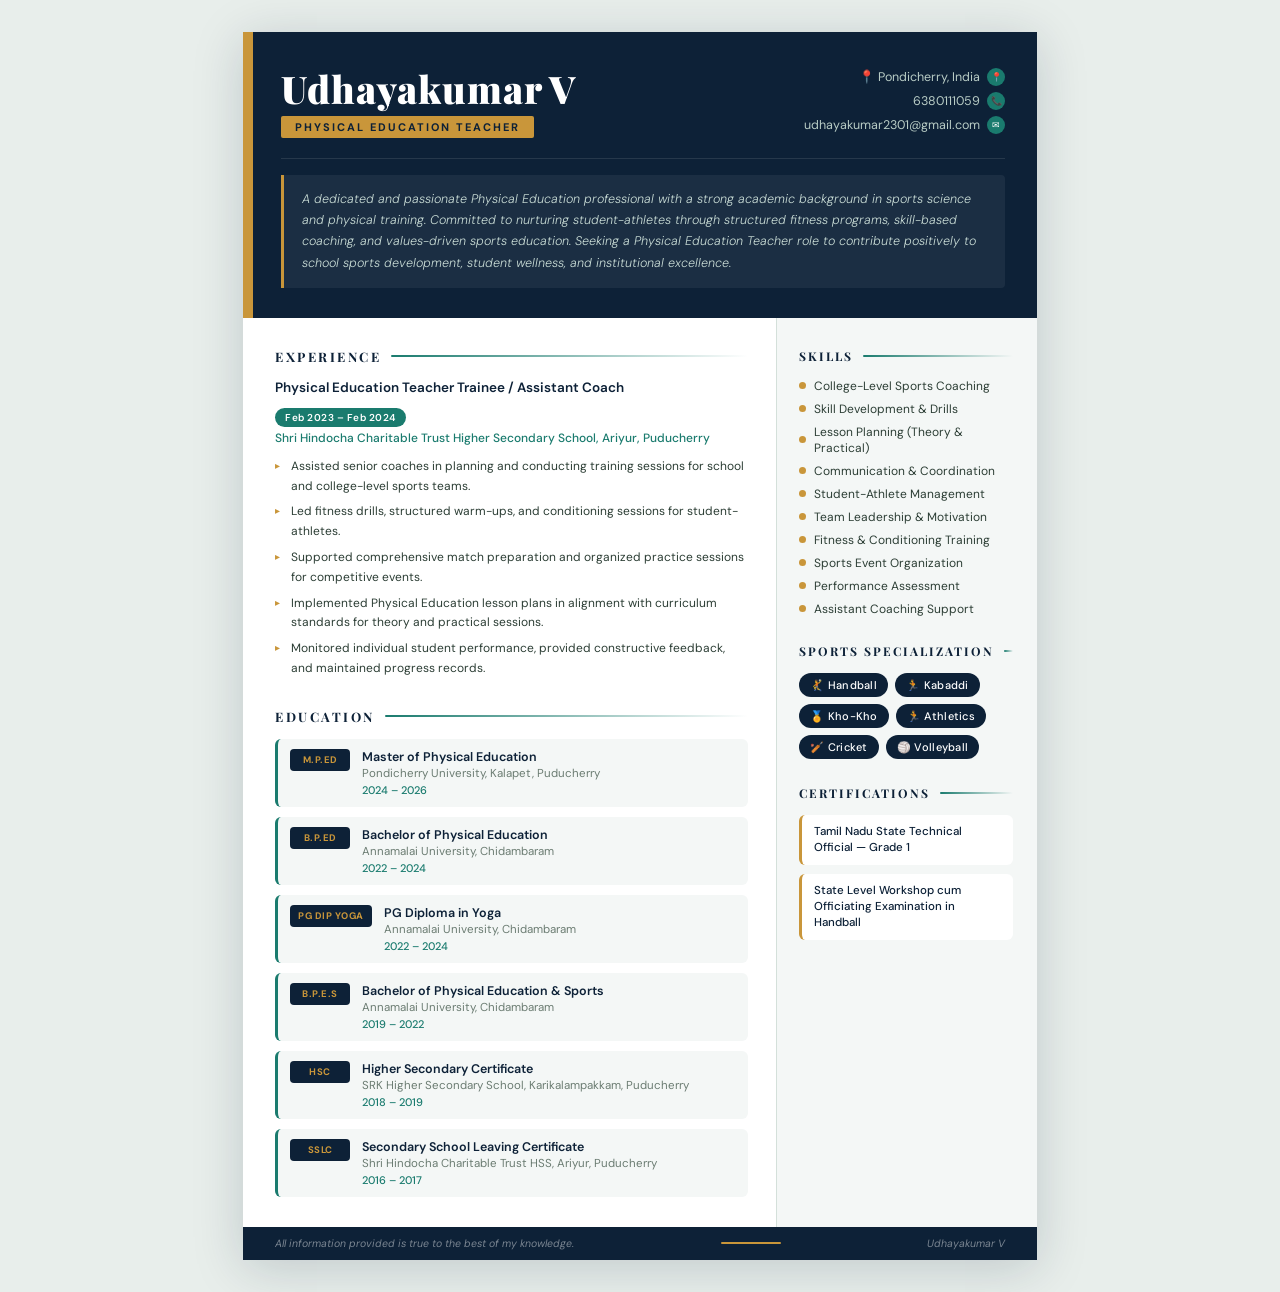
==== commit 3f99e00e: "Rename udhayakumar_resume.html to index.html" ====
--- a/index.html
+++ b/index.html
@@ -1,1035 +1,567 @@
 <!DOCTYPE html>
 <html lang="en">
 <head>
-<meta charset="UTF-8">
-<meta name="viewport" content="width=device-width, initial-scale=1.0">
-<title>Zoho Interview Prep</title>
-<link href="https://fonts.googleapis.com/css2?family=Syne:wght@400;600;700;800&family=JetBrains+Mono:wght@400;500&family=DM+Sans:ital,wght@0,300;0,400;0,500;1,400&display=swap" rel="stylesheet">
+<meta charset="UTF-8" />
+<meta name="viewport" content="width=device-width, initial-scale=1.0"/>
+<title>Udhayakumar V – Resume</title>
+<link href="https://fonts.googleapis.com/css2?family=Playfair+Display:wght@700;900&family=DM+Sans:wght@300;400;500;600&display=swap" rel="stylesheet"/>
 <style>
+  *, *::before, *::after { box-sizing: border-box; margin: 0; padding: 0; }
+
   :root {
-    --bg: #0a0e1a;
-    --surface: #111827;
-    --surface2: #1a2234;
-    --border: #1e2d45;
-    --accent: #00d4ff;
-    --accent2: #7c3aed;
-    --accent3: #10b981;
-    --accent4: #f59e0b;
-    --accent5: #ef4444;
-    --text: #e2e8f0;
-    --muted: #64748b;
-    --code-bg: #0d1117;
-  }
-  * { margin:0; padding:0; box-sizing:border-box; }
-  body { font-family:'DM Sans',sans-serif; background:var(--bg); color:var(--text); min-height:100vh; }
-
-  /* HEADER */
+    --navy: #0d2137;
+    --teal: #1a7b6e;
+    --gold: #c9963a;
+    --light: #f4f7f6;
+    --white: #ffffff;
+    --text: #2c3e35;
+    --muted: #6b7c72;
+    --border: #d4e0da;
+  }
+
+  body {
+    font-family: 'DM Sans', sans-serif;
+    background: #e8eeeb;
+    color: var(--text);
+    min-height: 100vh;
+    display: flex;
+    justify-content: center;
+    align-items: flex-start;
+    padding: 32px 16px;
+  }
+
+  .page {
+    width: 794px;
+    max-width: 100%;
+    background: var(--white);
+    box-shadow: 0 8px 48px rgba(13,33,55,0.18);
+    position: relative;
+    overflow: hidden;
+  }
+
+  /* ── HEADER ── */
   .header {
-    background: linear-gradient(135deg, #0a0e1a 0%, #111827 50%, #0d1b2a 100%);
-    border-bottom: 1px solid var(--border);
-    padding: 28px 32px 20px;
-    position: sticky; top:0; z-index:100;
-    backdrop-filter: blur(12px);
-  }
-  .header-top { display:flex; align-items:center; gap:16px; margin-bottom:20px; }
-  .logo { font-family:'Syne',sans-serif; font-size:22px; font-weight:800; }
-  .logo span { color:var(--accent); }
-  .badge { background: linear-gradient(135deg,#7c3aed,#00d4ff); color:#fff; font-size:11px; font-weight:600; padding:3px 10px; border-radius:20px; letter-spacing:1px; }
-
-  /* TABS */
-  .tabs { display:flex; gap:6px; flex-wrap:wrap; }
-  .tab {
-    font-family:'Syne',sans-serif; font-size:13px; font-weight:600;
-    padding:8px 18px; border-radius:8px; cursor:pointer; border:1px solid var(--border);
-    background:transparent; color:var(--muted); transition:all 0.2s; letter-spacing:0.3px;
-  }
-  .tab:hover { border-color:var(--accent); color:var(--accent); }
-  .tab.active { color:#fff; border-color:transparent; }
-  .tab[data-tab="python"].active { background: linear-gradient(135deg,#3b82f6,#1d4ed8); }
-  .tab[data-tab="sql"].active { background: linear-gradient(135deg,#10b981,#047857); }
-  .tab[data-tab="oops"].active { background: linear-gradient(135deg,#f59e0b,#d97706); }
-  .tab[data-tab="hr"].active { background: linear-gradient(135deg,#ec4899,#be185d); }
-  .tab[data-tab="zoho"].active { background: linear-gradient(135deg,#7c3aed,#5b21b6); }
-
-  /* MAIN */
-  .main { max-width:1100px; margin:0 auto; padding:32px 24px; }
-  .section { display:none; }
-  .section.active { display:block; animation: fadeUp 0.35s ease; }
-  @keyframes fadeUp { from { opacity:0; transform:translateY(14px); } to { opacity:1; transform:translateY(0); } }
+    background: var(--navy);
+    display: flex;
+    align-items: stretch;
+    gap: 0;
+    position: relative;
+  }
+
+  .header-accent {
+    width: 10px;
+    background: var(--gold);
+    flex-shrink: 0;
+  }
+
+  .header-body {
+    padding: 36px 32px 30px 28px;
+    flex: 1;
+  }
+
+  .header-top {
+    display: flex;
+    justify-content: space-between;
+    align-items: flex-start;
+    flex-wrap: wrap;
+    gap: 12px;
+  }
+
+  .name-block h1 {
+    font-family: 'Playfair Display', serif;
+    font-size: 38px;
+    font-weight: 900;
+    color: var(--white);
+    letter-spacing: 1px;
+    line-height: 1.1;
+  }
+
+  .name-block .title-tag {
+    margin-top: 6px;
+    display: inline-block;
+    background: var(--gold);
+    color: var(--navy);
+    font-size: 11px;
+    font-weight: 700;
+    letter-spacing: 2px;
+    text-transform: uppercase;
+    padding: 4px 14px;
+    border-radius: 2px;
+  }
+
+  .contact-block {
+    text-align: right;
+    display: flex;
+    flex-direction: column;
+    gap: 6px;
+    justify-content: center;
+  }
+
+  .contact-item {
+    display: flex;
+    align-items: center;
+    gap: 7px;
+    justify-content: flex-end;
+    color: #b8ccc5;
+    font-size: 12.5px;
+    font-weight: 400;
+  }
+
+  .contact-item .ico {
+    width: 18px;
+    height: 18px;
+    background: var(--teal);
+    border-radius: 50%;
+    display: flex;
+    align-items: center;
+    justify-content: center;
+    font-size: 9px;
+    color: white;
+    flex-shrink: 0;
+  }
+
+  .header-divider {
+    border: none;
+    border-top: 1px solid rgba(255,255,255,0.1);
+    margin: 20px 0 0;
+  }
+
+  .objective-box {
+    margin-top: 16px;
+    padding: 14px 18px;
+    background: rgba(255,255,255,0.06);
+    border-left: 3px solid var(--gold);
+    border-radius: 0 4px 4px 0;
+  }
+
+  .objective-box p {
+    color: #c8dbd5;
+    font-size: 12.5px;
+    font-weight: 300;
+    line-height: 1.7;
+    font-style: italic;
+  }
+
+  /* ── BODY ── */
+  .body {
+    display: grid;
+    grid-template-columns: 1fr 260px;
+    gap: 0;
+  }
+
+  /* LEFT MAIN */
+  .main {
+    padding: 30px 28px 30px 32px;
+    border-right: 1px solid var(--border);
+  }
+
+  /* RIGHT SIDE */
+  .side {
+    padding: 30px 24px 30px 22px;
+    background: var(--light);
+  }
+
+  /* ── SECTION ── */
+  .section { margin-bottom: 26px; }
+  .section:last-child { margin-bottom: 0; }
 
   .section-title {
-    font-family:'Syne',sans-serif; font-size:28px; font-weight:800;
-    margin-bottom:8px; display:flex; align-items:center; gap:12px;
-  }
-  .section-sub { color:var(--muted); margin-bottom:32px; font-size:15px; }
-
-  /* TOPIC CARDS */
-  .topics-grid { display:grid; gap:20px; }
-  .topic-card {
-    background:var(--surface); border:1px solid var(--border);
-    border-radius:14px; overflow:hidden; transition:border-color 0.2s;
-  }
-  .topic-card:hover { border-color:var(--accent); }
-
-  .topic-header {
-    display:flex; align-items:center; justify-content:space-between;
-    padding:18px 22px; cursor:pointer; user-select:none;
-  }
-  .topic-header-left { display:flex; align-items:center; gap:14px; }
-  .topic-num {
-    width:32px; height:32px; border-radius:8px; display:flex; align-items:center;
-    justify-content:center; font-family:'Syne',sans-serif; font-weight:700; font-size:13px;
-    flex-shrink:0;
-  }
-  .topic-name { font-family:'Syne',sans-serif; font-weight:700; font-size:16px; }
-  .topic-tag { font-size:11px; color:var(--muted); background:var(--surface2); padding:2px 8px; border-radius:4px; }
-  .chevron { color:var(--muted); transition:transform 0.25s; font-size:18px; }
-  .topic-card.open .chevron { transform:rotate(180deg); }
-
-  .topic-body { display:none; border-top:1px solid var(--border); }
-  .topic-card.open .topic-body { display:block; }
-
-  /* INNER TABS */
-  .inner-tabs { display:flex; border-bottom:1px solid var(--border); background:var(--surface2); }
-  .inner-tab {
-    flex:1; text-align:center; padding:12px 8px; font-size:12px; font-weight:600;
-    cursor:pointer; color:var(--muted); border-bottom:2px solid transparent;
-    transition:all 0.2s; font-family:'Syne',sans-serif; letter-spacing:0.3px;
-  }
-  .inner-tab.active { color:var(--accent); border-bottom-color:var(--accent); background:transparent; }
-
-  .inner-panel { display:none; padding:22px; }
-  .inner-panel.active { display:block; }
-
-  /* EXPLANATION BOX */
-  .explain-box {
-    background:var(--surface2); border-left:3px solid var(--accent);
-    border-radius:0 10px 10px 0; padding:16px 20px; margin-bottom:16px;
-    line-height:1.75; font-size:14.5px;
-  }
-  .explain-box.green { border-left-color:var(--accent3); }
-  .explain-box.yellow { border-left-color:var(--accent4); }
-  .explain-box.purple { border-left-color:var(--accent2); }
-
-  /* DEF BOX */
-  .def-box {
-    background: linear-gradient(135deg, rgba(0,212,255,0.06), rgba(124,58,237,0.06));
-    border:1px solid rgba(0,212,255,0.2); border-radius:10px;
-    padding:14px 18px; margin-bottom:16px; font-size:14px; line-height:1.7;
-  }
-  .def-label {
-    font-family:'Syne',sans-serif; font-size:11px; font-weight:700;
-    color:var(--accent); text-transform:uppercase; letter-spacing:1px; margin-bottom:6px;
-  }
-
-  /* CODE */
-  pre {
-    background:var(--code-bg); border:1px solid var(--border);
-    border-radius:10px; padding:16px 18px; overflow-x:auto;
-    font-family:'JetBrains Mono',monospace; font-size:13px; line-height:1.7;
-    margin-bottom:14px; position:relative;
-  }
-  .code-label {
-    font-family:'JetBrains Mono',monospace; font-size:10px;
-    background:var(--accent); color:#000; font-weight:700;
-    padding:2px 8px; border-radius:3px; display:inline-block; margin-bottom:8px;
-  }
-  .kw { color:#ff7b72; }
-  .fn { color:#d2a8ff; }
-  .str { color:#a5f3fc; }
-  .cm { color:#6e7681; font-style:italic; }
-  .num { color:#f59e0b; }
-  .cls { color:#ffa657; }
-
-  /* QNA */
-  .qna-item { margin-bottom:20px; border:1px solid var(--border); border-radius:10px; overflow:hidden; }
-  .qna-q {
-    background:var(--surface2); padding:14px 18px;
-    font-weight:600; font-size:14px; display:flex; gap:10px; align-items:flex-start;
-  }
-  .q-badge {
-    background:var(--accent); color:#000; font-family:'Syne',sans-serif;
-    font-size:11px; font-weight:800; padding:2px 7px; border-radius:4px; flex-shrink:0; margin-top:1px;
-  }
-  .qna-a { padding:14px 18px; font-size:14px; line-height:1.75; color:#cbd5e1; }
-  .qna-a strong { color:var(--text); }
-
-  /* HR SECTION */
-  .hr-card { background:var(--surface); border:1px solid var(--border); border-radius:12px; margin-bottom:18px; overflow:hidden; }
-  .hr-q { background:linear-gradient(135deg,rgba(236,72,153,0.1),rgba(190,24,93,0.05)); padding:16px 20px; font-weight:600; font-size:15px; border-bottom:1px solid var(--border); display:flex; gap:10px; }
-  .hr-badge { background:#ec4899; color:#fff; font-size:11px; font-weight:700; padding:2px 8px; border-radius:4px; flex-shrink:0; }
-  .hr-a { padding:16px 20px; font-size:14px; line-height:1.8; color:#cbd5e1; }
-  .tip-box { background:rgba(16,185,129,0.08); border:1px solid rgba(16,185,129,0.2); border-radius:8px; padding:10px 14px; margin-top:10px; font-size:13px; }
-  .tip-label { color:var(--accent3); font-weight:700; font-size:11px; letter-spacing:0.5px; }
-
-  /* ZOHO PRODUCTS */
-  .products-grid { display:grid; grid-template-columns: repeat(auto-fill, minmax(280px,1fr)); gap:16px; margin-bottom:28px; }
-  .product-pill {
-    background:var(--surface); border:1px solid var(--border);
-    border-radius:12px; padding:16px 18px; cursor:pointer;
-    transition:all 0.2s; display:flex; align-items:center; gap:14px;
-  }
-  .product-pill:hover, .product-pill.selected { border-color:var(--accent2); background:rgba(124,58,237,0.08); }
-  .product-icon { font-size:26px; width:42px; height:42px; display:flex; align-items:center; justify-content:center; background:var(--surface2); border-radius:10px; }
-  .product-info { flex:1; }
-  .product-name { font-family:'Syne',sans-serif; font-weight:700; font-size:15px; }
-  .product-cat { font-size:11px; color:var(--muted); margin-top:2px; }
-
-  .zoho-detail { display:none; }
-  .zoho-detail.active { display:block; animation: fadeUp 0.3s ease; }
-
-  .zoho-hero {
-    background: linear-gradient(135deg, rgba(124,58,237,0.15), rgba(0,212,255,0.08));
-    border:1px solid rgba(124,58,237,0.3); border-radius:14px;
-    padding:24px 28px; margin-bottom:24px;
-    display:flex; align-items:center; gap:20px;
-  }
-  .zoho-hero-icon { font-size:48px; }
-  .zoho-hero-title { font-family:'Syne',sans-serif; font-size:24px; font-weight:800; }
-  .zoho-hero-sub { color:var(--muted); font-size:14px; margin-top:4px; }
-
-  .feature-grid { display:grid; grid-template-columns:repeat(auto-fill,minmax(200px,1fr)); gap:12px; margin:16px 0; }
-  .feature-chip { background:var(--surface2); border:1px solid var(--border); border-radius:8px; padding:10px 14px; font-size:13px; display:flex; gap:8px; align-items:center; }
-  .feature-chip span { font-size:16px; }
-
-  .level-badge { display:inline-block; font-size:11px; font-weight:700; padding:3px 10px; border-radius:20px; margin-right:6px; margin-bottom:8px; }
-  .l-basic { background:rgba(16,185,129,0.15); color:var(--accent3); border:1px solid rgba(16,185,129,0.3); }
-  .l-mid { background:rgba(245,158,11,0.15); color:var(--accent4); border:1px solid rgba(245,158,11,0.3); }
-  .l-deep { background:rgba(239,68,68,0.15); color:var(--accent5); border:1px solid rgba(239,68,68,0.3); }
-
-  h4 { font-family:'Syne',sans-serif; font-weight:700; font-size:15px; margin:20px 0 10px; color:var(--accent); }
-  h5 { font-family:'Syne',sans-serif; font-weight:700; font-size:13px; margin:14px 0 8px; color:var(--accent4); }
-  ul { padding-left:18px; }
-  li { font-size:14px; line-height:1.75; color:#cbd5e1; margin-bottom:4px; }
-  strong { color:#e2e8f0; }
-
-  .back-btn { background:var(--surface2); border:1px solid var(--border); color:var(--text); padding:8px 16px; border-radius:8px; cursor:pointer; font-family:'Syne',sans-serif; font-weight:600; font-size:13px; margin-bottom:20px; display:inline-flex; align-items:center; gap:6px; }
-  .back-btn:hover { border-color:var(--accent); color:var(--accent); }
-
-  .progress-bar { height:3px; background:var(--border); border-radius:2px; margin-bottom:28px; }
-  .progress-fill { height:100%; border-radius:2px; background:linear-gradient(90deg,var(--accent),var(--accent2)); width:0; transition:width 0.5s; }
-
-  @media(max-width:600px) {
-    .header { padding:18px 16px 14px; }
-    .main { padding:20px 14px; }
-    .tab { padding:6px 12px; font-size:12px; }
-    .products-grid { grid-template-columns:1fr; }
-    .feature-grid { grid-template-columns:1fr 1fr; }
+    font-family: 'Playfair Display', serif;
+    font-size: 13px;
+    font-weight: 700;
+    color: var(--navy);
+    text-transform: uppercase;
+    letter-spacing: 2.5px;
+    display: flex;
+    align-items: center;
+    gap: 10px;
+    margin-bottom: 14px;
+  }
+
+  .section-title::after {
+    content: '';
+    flex: 1;
+    height: 2px;
+    background: linear-gradient(to right, var(--teal), transparent);
+    border-radius: 2px;
+  }
+
+  /* EXPERIENCE */
+  .exp-item { margin-bottom: 18px; }
+  .exp-item:last-child { margin-bottom: 0; }
+
+  .exp-header {
+    display: flex;
+    justify-content: space-between;
+    align-items: flex-start;
+    gap: 12px;
+    flex-wrap: wrap;
+  }
+
+  .exp-role {
+    font-size: 13.5px;
+    font-weight: 600;
+    color: var(--navy);
+  }
+
+  .exp-period {
+    background: var(--teal);
+    color: white;
+    font-size: 10px;
+    font-weight: 600;
+    padding: 3px 10px;
+    border-radius: 20px;
+    white-space: nowrap;
+    letter-spacing: 0.5px;
+  }
+
+  .exp-org {
+    font-size: 12px;
+    color: var(--teal);
+    font-weight: 500;
+    margin: 3px 0 8px;
+  }
+
+  .exp-bullets { padding-left: 0; list-style: none; }
+
+  .exp-bullets li {
+    font-size: 12px;
+    color: var(--text);
+    line-height: 1.65;
+    padding: 3px 0 3px 16px;
+    position: relative;
+    font-weight: 400;
+  }
+
+  .exp-bullets li::before {
+    content: '▸';
+    position: absolute;
+    left: 0;
+    color: var(--gold);
+    font-size: 10px;
+    top: 4px;
+  }
+
+  /* EDUCATION */
+  .edu-grid { display: flex; flex-direction: column; gap: 10px; }
+
+  .edu-item {
+    display: flex;
+    gap: 12px;
+    align-items: flex-start;
+    padding: 10px 12px;
+    background: var(--light);
+    border-radius: 6px;
+    border-left: 3px solid var(--teal);
+  }
+
+  .edu-badge {
+    background: var(--navy);
+    color: var(--gold);
+    font-size: 9.5px;
+    font-weight: 700;
+    padding: 5px 8px;
+    border-radius: 4px;
+    text-transform: uppercase;
+    letter-spacing: 0.5px;
+    white-space: nowrap;
+    min-width: 60px;
+    text-align: center;
+    line-height: 1.3;
+  }
+
+  .edu-details .deg {
+    font-size: 12.5px;
+    font-weight: 600;
+    color: var(--navy);
+  }
+
+  .edu-details .inst {
+    font-size: 11.5px;
+    color: var(--muted);
+    margin-top: 1px;
+  }
+
+  .edu-details .yr {
+    font-size: 11px;
+    color: var(--teal);
+    font-weight: 500;
+    margin-top: 2px;
+  }
+
+  /* SIDE SECTIONS */
+  .side .section-title {
+    font-size: 12px;
+    letter-spacing: 2px;
+  }
+
+  /* SKILLS */
+  .skills-list { display: flex; flex-direction: column; gap: 7px; }
+
+  .skill-item {
+    display: flex;
+    align-items: center;
+    gap: 8px;
+    font-size: 12px;
+    color: var(--text);
+    font-weight: 400;
+  }
+
+  .skill-dot {
+    width: 7px;
+    height: 7px;
+    border-radius: 50%;
+    background: var(--gold);
+    flex-shrink: 0;
+  }
+
+  /* SPORTS */
+  .sports-grid {
+    display: flex;
+    flex-wrap: wrap;
+    gap: 7px;
+  }
+
+  .sport-tag {
+    background: var(--navy);
+    color: var(--white);
+    font-size: 11px;
+    font-weight: 500;
+    padding: 5px 11px;
+    border-radius: 20px;
+    letter-spacing: 0.3px;
+  }
+
+  /* CERTIFICATIONS */
+  .cert-list { display: flex; flex-direction: column; gap: 9px; }
+
+  .cert-item {
+    padding: 9px 12px;
+    background: var(--white);
+    border-radius: 6px;
+    border-left: 3px solid var(--gold);
+    font-size: 11.5px;
+    font-weight: 500;
+    color: var(--navy);
+    line-height: 1.4;
+  }
+
+  /* FOOTER */
+  .footer {
+    background: var(--navy);
+    padding: 10px 32px;
+    display: flex;
+    justify-content: space-between;
+    align-items: center;
+  }
+
+  .footer p {
+    font-size: 10.5px;
+    color: rgba(255,255,255,0.45);
+    font-style: italic;
+  }
+
+  .footer-line {
+    width: 60px;
+    height: 2px;
+    background: var(--gold);
+    border-radius: 2px;
+  }
+
+  /* PRINT */
+  @media print {
+    body { background: white; padding: 0; }
+    .page { box-shadow: none; width: 100%; }
+  }
+
+  @media (max-width: 650px) {
+    .body { grid-template-columns: 1fr; }
+    .side { border-top: 1px solid var(--border); }
+    .main { padding: 22px 18px; }
+    .side { padding: 22px 18px; }
+    .header-body { padding: 24px 18px 22px; }
+    .name-block h1 { font-size: 28px; }
+    .contact-block { text-align: left; }
+    .contact-item { justify-content: flex-start; }
+    .header-top { flex-direction: column; }
   }
 </style>
 </head>
 <body>
-
-<div class="header">
-  <div class="header-top">
-    <div class="logo">Zoho <span>Interview</span> Prep</div>
-    <div class="badge">5-IN-1 GUIDE</div>
+<div class="page">
+
+  <!-- HEADER -->
+  <header class="header">
+    <div class="header-accent"></div>
+    <div class="header-body">
+      <div class="header-top">
+        <div class="name-block">
+          <h1>Udhayakumar V</h1>
+          <span class="title-tag">Physical Education Teacher</span>
+        </div>
+        <div class="contact-block">
+          <div class="contact-item">
+            <span>📍 Pondicherry, India</span>
+            <span class="ico">📍</span>
+          </div>
+          <div class="contact-item">
+            <span>6380111059</span>
+            <span class="ico">📞</span>
+          </div>
+          <div class="contact-item">
+            <span>udhayakumar2301@gmail.com</span>
+            <span class="ico">✉</span>
+          </div>
+        </div>
+      </div>
+      <hr class="header-divider"/>
+      <div class="objective-box">
+        <p>A dedicated and passionate Physical Education professional with a strong academic background in sports science and physical training. Committed to nurturing student-athletes through structured fitness programs, skill-based coaching, and values-driven sports education. Seeking a Physical Education Teacher role to contribute positively to school sports development, student wellness, and institutional excellence.</p>
+      </div>
+    </div>
+  </header>
+
+  <!-- BODY -->
+  <div class="body">
+
+    <!-- MAIN LEFT -->
+    <div class="main">
+
+      <!-- EXPERIENCE -->
+      <div class="section">
+        <div class="section-title">Experience</div>
+        <div class="exp-item">
+          <div class="exp-header">
+            <div class="exp-role">Physical Education Teacher Trainee / Assistant Coach</div>
+            <span class="exp-period">Feb 2023 – Feb 2024</span>
+          </div>
+          <div class="exp-org">Shri Hindocha Charitable Trust Higher Secondary School, Ariyur, Puducherry</div>
+          <ul class="exp-bullets">
+            <li>Assisted senior coaches in planning and conducting training sessions for school and college-level sports teams.</li>
+            <li>Led fitness drills, structured warm-ups, and conditioning sessions for student-athletes.</li>
+            <li>Supported comprehensive match preparation and organized practice sessions for competitive events.</li>
+            <li>Implemented Physical Education lesson plans in alignment with curriculum standards for theory and practical sessions.</li>
+            <li>Monitored individual student performance, provided constructive feedback, and maintained progress records.</li>
+          </ul>
+        </div>
+      </div>
+
+      <!-- EDUCATION -->
+      <div class="section">
+        <div class="section-title">Education</div>
+        <div class="edu-grid">
+
+          <div class="edu-item">
+            <div class="edu-badge">M.P.Ed</div>
+            <div class="edu-details">
+              <div class="deg">Master of Physical Education</div>
+              <div class="inst">Pondicherry University, Kalapet, Puducherry</div>
+              <div class="yr">2024 – 2026</div>
+            </div>
+          </div>
+
+          <div class="edu-item">
+            <div class="edu-badge">B.P.Ed</div>
+            <div class="edu-details">
+              <div class="deg">Bachelor of Physical Education</div>
+              <div class="inst">Annamalai University, Chidambaram</div>
+              <div class="yr">2022 – 2024</div>
+            </div>
+          </div>
+
+          <div class="edu-item">
+            <div class="edu-badge">PG Dip Yoga</div>
+            <div class="edu-details">
+              <div class="deg">PG Diploma in Yoga</div>
+              <div class="inst">Annamalai University, Chidambaram</div>
+              <div class="yr">2022 – 2024</div>
+            </div>
+          </div>
+
+          <div class="edu-item">
+            <div class="edu-badge">B.P.E.S</div>
+            <div class="edu-details">
+              <div class="deg">Bachelor of Physical Education & Sports</div>
+              <div class="inst">Annamalai University, Chidambaram</div>
+              <div class="yr">2019 – 2022</div>
+            </div>
+          </div>
+
+          <div class="edu-item">
+            <div class="edu-badge">HSC</div>
+            <div class="edu-details">
+              <div class="deg">Higher Secondary Certificate</div>
+              <div class="inst">SRK Higher Secondary School, Karikalampakkam, Puducherry</div>
+              <div class="yr">2018 – 2019</div>
+            </div>
+          </div>
+
+          <div class="edu-item">
+            <div class="edu-badge">SSLC</div>
+            <div class="edu-details">
+              <div class="deg">Secondary School Leaving Certificate</div>
+              <div class="inst">Shri Hindocha Charitable Trust HSS, Ariyur, Puducherry</div>
+              <div class="yr">2016 – 2017</div>
+            </div>
+          </div>
+
+        </div>
+      </div>
+
+    </div>
+
+    <!-- SIDE RIGHT -->
+    <div class="side">
+
+      <!-- SKILLS -->
+      <div class="section">
+        <div class="section-title">Skills</div>
+        <div class="skills-list">
+          <div class="skill-item"><span class="skill-dot"></span>College-Level Sports Coaching</div>
+          <div class="skill-item"><span class="skill-dot"></span>Skill Development & Drills</div>
+          <div class="skill-item"><span class="skill-dot"></span>Lesson Planning (Theory & Practical)</div>
+          <div class="skill-item"><span class="skill-dot"></span>Communication & Coordination</div>
+          <div class="skill-item"><span class="skill-dot"></span>Student-Athlete Management</div>
+          <div class="skill-item"><span class="skill-dot"></span>Team Leadership & Motivation</div>
+          <div class="skill-item"><span class="skill-dot"></span>Fitness & Conditioning Training</div>
+          <div class="skill-item"><span class="skill-dot"></span>Sports Event Organization</div>
+          <div class="skill-item"><span class="skill-dot"></span>Performance Assessment</div>
+          <div class="skill-item"><span class="skill-dot"></span>Assistant Coaching Support</div>
+        </div>
+      </div>
+
+      <!-- SPECIALIZATION -->
+      <div class="section">
+        <div class="section-title">Sports Specialization</div>
+        <div class="sports-grid">
+          <span class="sport-tag">🤾 Handball</span>
+          <span class="sport-tag">🏃 Kabaddi</span>
+          <span class="sport-tag">🏅 Kho-Kho</span>
+          <span class="sport-tag">🏃 Athletics</span>
+          <span class="sport-tag">🏏 Cricket</span>
+          <span class="sport-tag">🏐 Volleyball</span>
+        </div>
+      </div>
+
+      <!-- CERTIFICATIONS -->
+      <div class="section">
+        <div class="section-title">Certifications</div>
+        <div class="cert-list">
+          <div class="cert-item">Tamil Nadu State Technical Official — Grade 1</div>
+          <div class="cert-item">State Level Workshop cum Officiating Examination in Handball</div>
+        </div>
+      </div>
+
+    </div>
   </div>
-  <div class="tabs">
-    <button class="tab active" data-tab="python">🐍 Python</button>
-    <button class="tab" data-tab="sql">🗄️ SQL</button>
-    <button class="tab" data-tab="oops">🧱 OOP</button>
-    <button class="tab" data-tab="hr">🤝 HR Round</button>
-    <button class="tab" data-tab="zoho">🏢 Zoho Products</button>
-  </div>
+
+  <!-- FOOTER -->
+  <footer class="footer">
+    <p>All information provided is true to the best of my knowledge.</p>
+    <div class="footer-line"></div>
+    <p>Udhayakumar V</p>
+  </footer>
+
 </div>
-
-<div class="main">
-
-<!-- ==================== PYTHON ==================== -->
-<div class="section active" id="python">
-  <div class="section-title">🐍 Python <span style="color:var(--accent);font-size:18px;font-weight:400">Fundamentals</span></div>
-  <div class="section-sub">Core topics with explanation, definition, example programs & interview Q&A</div>
-  <div class="topics-grid" id="python-topics"></div>
-</div>
-
-<!-- ==================== SQL ==================== -->
-<div class="section" id="sql">
-  <div class="section-title">🗄️ SQL <span style="color:var(--accent3);font-size:18px;font-weight:400">Essentials</span></div>
-  <div class="section-sub">Topic explanations, definitions, queries, and interview-style Q&A</div>
-  <div class="topics-grid" id="sql-topics"></div>
-</div>
-
-<!-- ==================== OOPS ==================== -->
-<div class="section" id="oops">
-  <div class="section-title">🧱 Object-Oriented <span style="color:var(--accent4);font-size:18px;font-weight:400">Programming</span></div>
-  <div class="section-sub">OOP concepts with real examples and interview answers</div>
-  <div class="topics-grid" id="oops-topics"></div>
-</div>
-
-<!-- ==================== HR ==================== -->
-<div class="section" id="hr">
-  <div class="section-title">🤝 HR Round <span style="color:#ec4899;font-size:18px;font-weight:400">Preparation</span></div>
-  <div class="section-sub">Personal questions + Discussion topics with ideal interview-style answers</div>
-  <div id="hr-content"></div>
-</div>
-
-<!-- ==================== ZOHO ==================== -->
-<div class="section" id="zoho">
-  <div class="section-title">🏢 Zoho <span style="color:var(--accent2);font-size:18px;font-weight:400">Products</span></div>
-  <div class="section-sub">Deep dive into Zoho's product suite — from basics to advanced, with interview Q&A</div>
-  <div id="zoho-list">
-    <div style="margin-bottom:12px;font-family:'Syne',sans-serif;font-weight:700;font-size:13px;color:var(--accent);text-transform:uppercase;letter-spacing:1px;">🎯 Your Main Task Products</div>
-    <div class="products-grid" id="main-products"></div>
-    <div style="margin-bottom:12px;margin-top:24px;font-family:'Syne',sans-serif;font-weight:700;font-size:13px;color:var(--muted);text-transform:uppercase;letter-spacing:1px;">📦 Extra Zoho Products</div>
-    <div class="products-grid" id="extra-products"></div>
-  </div>
-  <div id="zoho-detail-area"></div>
-</div>
-
-</div><!-- /main -->
-
-<script>
-// ================================================================
-// DATA
-// ================================================================
-
-const pythonTopics = [
-  {
-    name:"Variables & Data Types",tag:"Basics",color:"#3b82f6",
-    explain:`Python is a dynamically typed language. You don't need to declare the type of a variable — Python figures it out automatically at runtime.
-Variables are just names pointing to objects in memory. Python has built-in data types like <strong>int, float, str, bool, list, tuple, dict, set</strong>.`,
-    def:`A variable is a named reference to a value stored in memory. Data type defines what kind of value it holds and what operations can be performed on it.`,
-    code:`<span class="cm"># Basic variable assignment</span>
-name = <span class="str">"Ravi"</span>        <span class="cm"># str</span>
-age = <span class="num">22</span>             <span class="cm"># int</span>
-salary = <span class="num">35000.50</span>     <span class="cm"># float</span>
-is_placed = <span class="kw">True</span>      <span class="cm"># bool</span>
-
-<span class="cm"># Check type</span>
-<span class="fn">print</span>(<span class="fn">type</span>(name))     <span class="cm"># &lt;class 'str'&gt;</span>
-<span class="fn">print</span>(<span class="fn">type</span>(age))      <span class="cm"># &lt;class 'int'&gt;</span>
-
-<span class="cm"># Multiple assignment</span>
-x, y, z = <span class="num">1</span>, <span class="num">2</span>, <span class="num">3</span>
-<span class="fn">print</span>(x, y, z)       <span class="cm"># 1 2 3</span>`,
-    qna:[
-      {q:"What is the difference between list and tuple?",a:"<strong>List</strong> is mutable (can be changed after creation) — you can add, remove, or modify elements. <strong>Tuple</strong> is immutable (cannot be changed). Lists use square brackets [], tuples use parentheses (). Use tuple when data should not change — like coordinates or config values."},
-      {q:"What is dynamic typing in Python?",a:"In Python, you don't declare the type of a variable. The type is determined at runtime based on the value assigned. For example, x = 5 makes x an integer, but if you later do x = 'hello', x becomes a string. This is called dynamic typing."}
-    ]
-  },
-  {
-    name:"Functions & Scope",tag:"Core",color:"#6366f1",
-    explain:`Functions in Python are defined using the <strong>def</strong> keyword. They allow code reuse. Python follows the <strong>LEGB rule</strong> for scope — Local → Enclosing → Global → Built-in. 
-A function can have default arguments, *args (variable positional), and **kwargs (variable keyword arguments).`,
-    def:`A function is a block of reusable code that performs a specific task. Scope defines where a variable is accessible in the code.`,
-    code:`<span class="kw">def</span> <span class="fn">greet</span>(name, greeting=<span class="str">"Hello"</span>):
-    <span class="str">"""Returns a greeting message"""</span>
-    <span class="kw">return</span> <span class="fn">f</span><span class="str">"{greeting}, {name}!"</span>
-
-<span class="fn">print</span>(<span class="fn">greet</span>(<span class="str">"Ravi"</span>))          <span class="cm"># Hello, Ravi!</span>
-<span class="fn">print</span>(<span class="fn">greet</span>(<span class="str">"Priya"</span>, <span class="str">"Hi"</span>))  <span class="cm"># Hi, Priya!</span>
-
-<span class="cm"># *args example</span>
-<span class="kw">def</span> <span class="fn">total</span>(*numbers):
-    <span class="kw">return</span> <span class="fn">sum</span>(numbers)
-
-<span class="fn">print</span>(<span class="fn">total</span>(<span class="num">1</span>,<span class="num">2</span>,<span class="num">3</span>,<span class="num">4</span>))  <span class="cm"># 10</span>`,
-    qna:[
-      {q:"What is the difference between *args and **kwargs?",a:"<strong>*args</strong> collects extra positional arguments as a tuple. <strong>**kwargs</strong> collects extra keyword arguments as a dictionary. Use *args when you don't know how many positional values will be passed, and **kwargs for named parameters. Example: def func(*args, **kwargs)."},
-      {q:"What is a lambda function?",a:"A lambda is an anonymous (nameless) single-line function. Syntax: <code>lambda arguments: expression</code>. Example: <code>square = lambda x: x*x</code>. Used for short operations — commonly with map(), filter(), sorted(). For complex logic, prefer regular def functions."}
-    ]
-  },
-  {
-    name:"Lists, Dicts & Comprehensions",tag:"Collections",color:"#10b981",
-    explain:`Python's built-in collections are very powerful. <strong>List</strong> stores ordered items. <strong>Dict</strong> stores key-value pairs. <strong>Set</strong> stores unique unordered items.
-<strong>List comprehensions</strong> provide a short, readable way to create lists. They are faster than regular for loops.`,
-    def:`A list is an ordered, mutable collection. A dictionary maps unique keys to values. Comprehension is a concise syntax to build collections using an expression and a loop.`,
-    code:`<span class="cm"># List comprehension</span>
-squares = [x**<span class="num">2</span> <span class="kw">for</span> x <span class="kw">in</span> <span class="fn">range</span>(<span class="num">1</span>,<span class="num">6</span>)]
-<span class="fn">print</span>(squares)  <span class="cm"># [1, 4, 9, 16, 25]</span>
-
-<span class="cm"># Dict comprehension</span>
-students = {<span class="str">"Ravi"</span>:<span class="num">85</span>, <span class="str">"Priya"</span>:<span class="num">92</span>, <span class="str">"Sam"</span>:<span class="num">78</span>}
-passed = {k:v <span class="kw">for</span> k,v <span class="kw">in</span> students.items() <span class="kw">if</span> v >= <span class="num">80</span>}
-<span class="fn">print</span>(passed)  <span class="cm"># {'Ravi': 85, 'Priya': 92}</span>
-
-<span class="cm"># Filter even numbers</span>
-evens = [x <span class="kw">for</span> x <span class="kw">in</span> <span class="fn">range</span>(<span class="num">10</span>) <span class="kw">if</span> x % <span class="num">2</span> == <span class="num">0</span>]`,
-    qna:[
-      {q:"What is the difference between append() and extend() in a list?",a:"<strong>append()</strong> adds a single element to the end of a list. <strong>extend()</strong> adds all elements from an iterable. Example: lst.append([1,2]) adds the list as one element; lst.extend([1,2]) adds 1 and 2 separately as two elements."},
-      {q:"How are dictionaries ordered in Python?",a:"From Python 3.7 onwards, dictionaries maintain insertion order. So when you iterate over a dict, items come out in the order they were inserted. Before 3.7, dicts were unordered. This is now a guaranteed language feature, not just an implementation detail."}
-    ]
-  },
-  {
-    name:"Exception Handling",tag:"Error Control",color:"#f59e0b",
-    explain:`Errors in Python are called <strong>Exceptions</strong>. If not handled, they crash the program. Python provides <strong>try-except-else-finally</strong> blocks to handle exceptions gracefully.
-Common exceptions: ValueError, TypeError, KeyError, IndexError, ZeroDivisionError, FileNotFoundError.`,
-    def:`Exception handling is a mechanism to catch and respond to runtime errors without stopping the program. It separates normal code from error-handling code.`,
-    code:`<span class="kw">def</span> <span class="fn">divide</span>(a, b):
-    <span class="kw">try</span>:
-        result = a / b
-    <span class="kw">except</span> <span class="cls">ZeroDivisionError</span>:
-        <span class="kw">return</span> <span class="str">"Error: Cannot divide by zero"</span>
-    <span class="kw">except</span> <span class="cls">TypeError</span>:
-        <span class="kw">return</span> <span class="str">"Error: Invalid input type"</span>
-    <span class="kw">else</span>:
-        <span class="kw">return</span> result
-    <span class="kw">finally</span>:
-        <span class="fn">print</span>(<span class="str">"Execution complete"</span>)
-
-<span class="fn">print</span>(<span class="fn">divide</span>(<span class="num">10</span>, <span class="num">2</span>))   <span class="cm"># 5.0</span>
-<span class="fn">print</span>(<span class="fn">divide</span>(<span class="num">10</span>, <span class="num">0</span>))   <span class="cm"># Error: Cannot divide by zero</span>`,
-    qna:[
-      {q:"What is the use of 'finally' block in exception handling?",a:"The <strong>finally</strong> block always executes regardless of whether an exception occurred or not. It's used for cleanup operations — like closing a file or database connection. Even if there's a return statement in try or except, finally still runs."},
-      {q:"How do you create a custom exception in Python?",a:"You create a custom exception by creating a class that inherits from the built-in <code>Exception</code> class. Example: <code>class AgeError(Exception): pass</code>. Then raise it with <code>raise AgeError('Age cannot be negative')</code>. This helps make your error messages more specific and meaningful."}
-    ]
-  },
-  {
-    name:"File Handling",tag:"I/O",color:"#8b5cf6",
-    explain:`Python can read and write files using the built-in <strong>open()</strong> function. Modes: <strong>r</strong> (read), <strong>w</strong> (write), <strong>a</strong> (append), <strong>rb/wb</strong> (binary).
-The <strong>with</strong> statement is the best practice — it automatically closes the file even if an error occurs.`,
-    def:`File handling allows programs to read data from and write data to files on disk, enabling data persistence beyond program execution.`,
-    code:`<span class="cm"># Writing to a file</span>
-<span class="kw">with</span> <span class="fn">open</span>(<span class="str">"students.txt"</span>, <span class="str">"w"</span>) <span class="kw">as</span> f:
-    f.<span class="fn">write</span>(<span class="str">"Ravi\n"</span>)
-    f.<span class="fn">write</span>(<span class="str">"Priya\n"</span>)
-
-<span class="cm"># Reading from a file</span>
-<span class="kw">with</span> <span class="fn">open</span>(<span class="str">"students.txt"</span>, <span class="str">"r"</span>) <span class="kw">as</span> f:
-    <span class="kw">for</span> line <span class="kw">in</span> f:
-        <span class="fn">print</span>(line.<span class="fn">strip</span>())
-
-<span class="cm"># Read all lines as list</span>
-<span class="kw">with</span> <span class="fn">open</span>(<span class="str">"students.txt"</span>) <span class="kw">as</span> f:
-    lines = f.<span class="fn">readlines</span>()
-    <span class="fn">print</span>(lines)`,
-    qna:[
-      {q:"Why should we use 'with' statement for file handling?",a:"The <strong>with</strong> statement ensures the file is properly closed after the block ends, even if an exception occurs. Without it, you have to manually call file.close(), and if an error occurs before that line, the file stays open — wasting memory and causing issues. 'with' is cleaner and safer."},
-      {q:"What is the difference between read(), readline(), and readlines()?",a:"<strong>read()</strong> reads the entire file as a single string. <strong>readline()</strong> reads one line at a time. <strong>readlines()</strong> reads all lines and returns them as a list of strings. For large files, readline() or iterating line-by-line with a for loop is memory efficient."}
-    ]
-  },
-];
-
-const sqlTopics = [
-  {
-    name:"SELECT, WHERE & Filtering",tag:"Basics",color:"#10b981",
-    explain:`The <strong>SELECT</strong> statement retrieves data from a table. <strong>WHERE</strong> filters rows based on a condition. You can use <strong>AND, OR, NOT</strong> to combine conditions, and <strong>LIKE</strong> for pattern matching, <strong>IN</strong> for multiple values, <strong>BETWEEN</strong> for ranges.`,
-    def:`SELECT is the fundamental SQL command used to query data. WHERE clause filters which rows to return based on conditions.`,
-    code:`<span class="cm">-- Get all employees in Chennai</span>
-<span class="kw">SELECT</span> name, salary, department
-<span class="kw">FROM</span> employees
-<span class="kw">WHERE</span> city = <span class="str">'Chennai'</span>
-  <span class="kw">AND</span> salary > <span class="num">30000</span>;
-
-<span class="cm">-- Pattern matching</span>
-<span class="kw">SELECT</span> * <span class="kw">FROM</span> employees
-<span class="kw">WHERE</span> name <span class="kw">LIKE</span> <span class="str">'R%'</span>;  <span class="cm">-- names starting with R</span>
-
-<span class="cm">-- IN and BETWEEN</span>
-<span class="kw">SELECT</span> * <span class="kw">FROM</span> employees
-<span class="kw">WHERE</span> department <span class="kw">IN</span> (<span class="str">'HR'</span>, <span class="str">'IT'</span>)
-  <span class="kw">AND</span> salary <span class="kw">BETWEEN</span> <span class="num">20000</span> <span class="kw">AND</span> <span class="num">50000</span>;`,
-    qna:[
-      {q:"What is the difference between WHERE and HAVING?",a:"<strong>WHERE</strong> filters rows before aggregation — it works on individual rows. <strong>HAVING</strong> filters groups after a GROUP BY aggregation. Example: WHERE salary > 30000 filters individual rows. HAVING COUNT(*) > 5 filters after grouping. You cannot use aggregate functions like SUM or COUNT in WHERE."},
-      {q:"What does LIKE '%a%' mean?",a:"It matches any string that contains the letter 'a' anywhere. The % symbol is a wildcard for zero or more characters. So 'Ravi', 'Priya', 'Karthik' all match. If you use 'a%', it matches strings that start with 'a'. '%a' matches strings ending with 'a'."}
-    ]
-  },
-  {
-    name:"JOINs",tag:"Relations",color:"#3b82f6",
-    explain:`JOINs combine rows from two or more tables based on a related column. Types:
-<strong>INNER JOIN</strong> – only matching rows from both tables.
-<strong>LEFT JOIN</strong> – all rows from left table + matching from right.
-<strong>RIGHT JOIN</strong> – all rows from right + matching from left.
-<strong>FULL JOIN</strong> – all rows from both tables.`,
-    def:`A JOIN is a SQL operation that combines columns from two tables based on a related field (usually a foreign key relationship).`,
-    code:`<span class="cm">-- INNER JOIN: only matched records</span>
-<span class="kw">SELECT</span> e.name, d.dept_name
-<span class="kw">FROM</span> employees e
-<span class="kw">INNER JOIN</span> departments d
-  <span class="kw">ON</span> e.dept_id = d.id;
-
-<span class="cm">-- LEFT JOIN: all employees, even without dept</span>
-<span class="kw">SELECT</span> e.name, d.dept_name
-<span class="kw">FROM</span> employees e
-<span class="kw">LEFT JOIN</span> departments d
-  <span class="kw">ON</span> e.dept_id = d.id;
-
-<span class="cm">-- Self JOIN: find employees with same manager</span>
-<span class="kw">SELECT</span> a.name <span class="kw">AS</span> emp, b.name <span class="kw">AS</span> manager
-<span class="kw">FROM</span> employees a
-<span class="kw">JOIN</span> employees b <span class="kw">ON</span> a.manager_id = b.id;`,
-    qna:[
-      {q:"What is the difference between INNER JOIN and LEFT JOIN?",a:"<strong>INNER JOIN</strong> returns only the rows where there is a match in both tables. If an employee has no department, they won't appear. <strong>LEFT JOIN</strong> returns all rows from the left table and the matched rows from the right. If no match, right side shows NULL. Use LEFT JOIN when you want to keep all records from the main table."},
-      {q:"Can you join a table to itself? When would you do that?",a:"Yes — it's called a <strong>Self Join</strong>. You use it when a table has a relationship with itself. The most common example is an employee table where each employee has a manager_id that refers to another employee in the same table. You join the table to itself with different aliases (e.g., e and m) to get employee and manager names."}
-    ]
-  },
-  {
-    name:"GROUP BY & Aggregate Functions",tag:"Analytics",color:"#f59e0b",
-    explain:`Aggregate functions perform calculations across a set of rows: <strong>COUNT, SUM, AVG, MAX, MIN</strong>.
-<strong>GROUP BY</strong> groups rows sharing the same value so aggregates apply per group.
-<strong>ORDER BY</strong> sorts the result. <strong>HAVING</strong> filters groups.`,
-    def:`Aggregate functions reduce multiple rows to a single value. GROUP BY partitions data into groups so aggregates apply per group rather than the whole table.`,
-    code:`<span class="cm">-- Count employees per department</span>
-<span class="kw">SELECT</span> department,
-       <span class="fn">COUNT</span>(*) <span class="kw">AS</span> total_emp,
-       <span class="fn">AVG</span>(salary) <span class="kw">AS</span> avg_salary,
-       <span class="fn">MAX</span>(salary) <span class="kw">AS</span> top_salary
-<span class="kw">FROM</span> employees
-<span class="kw">GROUP BY</span> department;
-
-<span class="cm">-- Departments with more than 5 employees</span>
-<span class="kw">SELECT</span> department, <span class="fn">COUNT</span>(*) <span class="kw">AS</span> cnt
-<span class="kw">FROM</span> employees
-<span class="kw">GROUP BY</span> department
-<span class="kw">HAVING</span> <span class="fn">COUNT</span>(*) > <span class="num">5</span>
-<span class="kw">ORDER BY</span> cnt <span class="kw">DESC</span>;`,
-    qna:[
-      {q:"What is the order of execution of a SQL query?",a:"SQL executes in this order: <strong>FROM → JOIN → WHERE → GROUP BY → HAVING → SELECT → ORDER BY → LIMIT</strong>. This is why you can't use a SELECT alias in WHERE (WHERE runs before SELECT is evaluated), but you can use it in ORDER BY. Understanding this order helps debug complex queries."},
-      {q:"Find the second highest salary in a table.",a:"Use: <code>SELECT MAX(salary) FROM employees WHERE salary < (SELECT MAX(salary) FROM employees);</code> Or using LIMIT: <code>SELECT salary FROM employees ORDER BY salary DESC LIMIT 1 OFFSET 1;</code> The subquery approach is more portable across databases."}
-    ]
-  },
-  {
-    name:"Subqueries & Indexes",tag:"Advanced",color:"#ef4444",
-    explain:`A <strong>subquery</strong> is a query nested inside another query. It can appear in SELECT, FROM, or WHERE clauses.
-<strong>Indexes</strong> are database objects that speed up data retrieval. Like a book's index — instead of reading every page, you jump to the right location.`,
-    def:`A subquery is an inner query used inside another SQL statement. An index is a data structure that improves the speed of data retrieval operations on a database table.`,
-    code:`<span class="cm">-- Subquery in WHERE: employees with above avg salary</span>
-<span class="kw">SELECT</span> name, salary
-<span class="kw">FROM</span> employees
-<span class="kw">WHERE</span> salary > (<span class="kw">SELECT</span> <span class="fn">AVG</span>(salary) <span class="kw">FROM</span> employees);
-
-<span class="cm">-- Subquery in FROM (derived table)</span>
-<span class="kw">SELECT</span> dept, avg_sal
-<span class="kw">FROM</span> (<span class="kw">SELECT</span> department <span class="kw">AS</span> dept,
-             <span class="fn">AVG</span>(salary) <span class="kw">AS</span> avg_sal
-      <span class="kw">FROM</span> employees
-      <span class="kw">GROUP BY</span> department) <span class="kw">AS</span> dept_avg
-<span class="kw">WHERE</span> avg_sal > <span class="num">40000</span>;
-
-<span class="cm">-- Create index for faster search</span>
-<span class="kw">CREATE INDEX</span> idx_email <span class="kw">ON</span> users(email);`,
-    qna:[
-      {q:"What is the difference between a subquery and a JOIN?",a:"Both combine data from multiple places, but differently. A <strong>JOIN</strong> combines columns from multiple tables horizontally. A <strong>subquery</strong> is used when the result of an inner query is used as a condition or input for the outer query. JOINs are usually faster. Use subqueries when the logic is clearer or when you need a single value as a filter condition."},
-      {q:"What is an index and when should you NOT use it?",a:"An index speeds up SELECT queries by creating a sorted data structure for a column. But you should avoid indexes on: columns with very low cardinality (e.g., a gender column with only M/F), small tables (full scan is faster), and columns that are frequently updated (because indexes must be updated too, slowing writes). Too many indexes slow down INSERT/UPDATE/DELETE."}
-    ]
-  },
-];
-
-const oopsTopics = [
-  {
-    name:"Classes & Objects",tag:"Foundation",color:"#f59e0b",
-    explain:`<strong>Class</strong> is a blueprint or template. <strong>Object</strong> is an instance created from that blueprint. In Python, everything is an object. A class has <strong>attributes</strong> (data) and <strong>methods</strong> (functions).
-The <strong>__init__</strong> method is the constructor — called automatically when an object is created.`,
-    def:`A class is a user-defined data type that bundles data (attributes) and behavior (methods). An object is a specific instance of a class with its own state.`,
-    code:`<span class="kw">class</span> <span class="cls">Employee</span>:
-    company = <span class="str">"Zoho"</span>  <span class="cm"># Class attribute</span>
-
-    <span class="kw">def</span> <span class="fn">__init__</span>(<span class="kw">self</span>, name, salary):
-        <span class="kw">self</span>.name = name      <span class="cm"># Instance attribute</span>
-        <span class="kw">self</span>.salary = salary
-
-    <span class="kw">def</span> <span class="fn">display</span>(<span class="kw">self</span>):
-        <span class="fn">print</span>(<span class="fn">f</span><span class="str">"{self.name} at {self.company} earns ₹{self.salary}"</span>)
-
-<span class="cm"># Creating objects</span>
-e1 = <span class="cls">Employee</span>(<span class="str">"Ravi"</span>, <span class="num">50000</span>)
-e2 = <span class="cls">Employee</span>(<span class="str">"Priya"</span>, <span class="num">65000</span>)
-e1.<span class="fn">display</span>()  <span class="cm"># Ravi at Zoho earns ₹50000</span>`,
-    qna:[
-      {q:"What is the difference between a class attribute and an instance attribute?",a:"A <strong>class attribute</strong> is shared across all instances — defined at the class level. Changing it changes it for all objects. An <strong>instance attribute</strong> is unique to each object — defined inside __init__ with self. If you change an instance attribute for one object, it doesn't affect others."},
-      {q:"What is 'self' in Python?",a:"<strong>self</strong> is a reference to the current instance of the class. It's the first parameter in every instance method. Through self, methods can access and modify the object's attributes. Python automatically passes the current object as self when you call a method — you don't pass it manually."}
-    ]
-  },
-  {
-    name:"Inheritance",tag:"Reusability",color:"#10b981",
-    explain:`<strong>Inheritance</strong> allows a child class to reuse attributes and methods from a parent class. This promotes code reuse.
-Python supports: <strong>Single, Multiple, Multilevel, Hierarchical</strong> inheritance.
-<strong>super()</strong> is used to call the parent class's method from the child class.`,
-    def:`Inheritance is an OOP mechanism where a child class derives properties and behavior from a parent class, enabling code reuse and a parent-child relationship between classes.`,
-    code:`<span class="kw">class</span> <span class="cls">Animal</span>:
-    <span class="kw">def</span> <span class="fn">__init__</span>(<span class="kw">self</span>, name):
-        <span class="kw">self</span>.name = name
-
-    <span class="kw">def</span> <span class="fn">speak</span>(<span class="kw">self</span>):
-        <span class="fn">print</span>(<span class="str">"Some sound"</span>)
-
-<span class="kw">class</span> <span class="cls">Dog</span>(<span class="cls">Animal</span>):  <span class="cm"># Inherits from Animal</span>
-    <span class="kw">def</span> <span class="fn">speak</span>(<span class="kw">self</span>):  <span class="cm"># Override parent method</span>
-        <span class="fn">print</span>(<span class="fn">f</span><span class="str">"{self.name} says: Woof!"</span>)
-
-<span class="kw">class</span> <span class="cls">GuideDog</span>(<span class="cls">Dog</span>):  <span class="cm"># Multilevel</span>
-    <span class="kw">def</span> <span class="fn">guide</span>(<span class="kw">self</span>):
-        <span class="fn">print</span>(<span class="fn">f</span><span class="str">"{self.name} is guiding."</span>)
-
-d = <span class="cls">Dog</span>(<span class="str">"Bruno"</span>)
-d.<span class="fn">speak</span>()   <span class="cm"># Bruno says: Woof!</span>`,
-    qna:[
-      {q:"What is the difference between method overriding and method overloading?",a:"<strong>Method Overriding</strong> — child class redefines a method from the parent with the same name and signature. It happens at runtime (runtime polymorphism). <strong>Method Overloading</strong> — same method name but different parameter counts/types. Python doesn't support true overloading, but you can simulate it using default arguments or *args."},
-      {q:"What does super() do?",a:"<strong>super()</strong> calls the parent class's method from inside a child class. It's used when you want to extend (not replace) the parent's behavior. Example: In a child __init__, you can call super().__init__() to run the parent's initialization and then add extra initialization code for the child. This avoids code duplication."}
-    ]
-  },
-  {
-    name:"Encapsulation & Abstraction",tag:"Protection",color:"#8b5cf6",
-    explain:`<strong>Encapsulation</strong> bundles data and methods together and restricts direct access using access modifiers:
-- Public: accessible everywhere
-- Protected: _var (convention, accessible in subclasses)
-- Private: __var (name-mangled, not directly accessible)
-<strong>Abstraction</strong> hides implementation details, showing only essential features.`,
-    def:`Encapsulation is protecting internal data by controlling access. Abstraction is hiding complex implementation and exposing only what's necessary.`,
-    code:`<span class="kw">from</span> abc <span class="kw">import</span> ABC, abstractmethod
-
-<span class="kw">class</span> <span class="cls">BankAccount</span>:
-    <span class="kw">def</span> <span class="fn">__init__</span>(<span class="kw">self</span>, balance):
-        <span class="kw">self</span>.__balance = balance  <span class="cm"># Private</span>
-
-    <span class="kw">def</span> <span class="fn">deposit</span>(<span class="kw">self</span>, amount):
-        <span class="kw">if</span> amount > <span class="num">0</span>:
-            <span class="kw">self</span>.__balance += amount
-
-    <span class="kw">def</span> <span class="fn">get_balance</span>(<span class="kw">self</span>):
-        <span class="kw">return</span> <span class="kw">self</span>.__balance
-
-<span class="cm"># Abstraction using ABC</span>
-<span class="kw">class</span> <span class="cls">Shape</span>(<span class="cls">ABC</span>):
-    <span class="kw">@abstractmethod</span>
-    <span class="kw">def</span> <span class="fn">area</span>(<span class="kw">self</span>): <span class="kw">pass</span>
-
-<span class="kw">class</span> <span class="cls">Circle</span>(<span class="cls">Shape</span>):
-    <span class="kw">def</span> <span class="fn">area</span>(<span class="kw">self</span>): <span class="kw">return</span> <span class="num">3.14</span> * <span class="num">5</span>**<span class="num">2</span>`,
-    qna:[
-      {q:"What is the difference between encapsulation and abstraction?",a:"<strong>Encapsulation</strong> is about protection — bundling data and methods together and restricting access. It's about HOW data is stored (using private variables, getter/setter). <strong>Abstraction</strong> is about simplification — hiding the complex implementation and showing only what the user needs. Example: When you drive a car, you use the steering wheel (abstraction) without knowing the engine internals (hidden implementation)."},
-      {q:"Can you access private attributes in Python?",a:"Not directly, but Python uses name mangling — a private variable __var becomes _ClassName__var. So you can technically access it as obj._ClassName__var. But this breaks encapsulation and is bad practice. The correct way is to provide public methods (getters/setters) or use the @property decorator."}
-    ]
-  },
-  {
-    name:"Polymorphism",tag:"Flexibility",color:"#ef4444",
-    explain:`<strong>Polymorphism</strong> means "many forms." The same interface works differently for different types.
-Types: <strong>Compile-time</strong> (method overloading) and <strong>Runtime</strong> (method overriding). In Python, polymorphism is achieved through method overriding and duck typing — "if it quacks like a duck, it's a duck."`,
-    def:`Polymorphism allows objects of different types to be treated through the same interface. The same method name behaves differently based on the object calling it.`,
-    code:`<span class="kw">class</span> <span class="cls">Cat</span>:
-    <span class="kw">def</span> <span class="fn">sound</span>(<span class="kw">self</span>): <span class="fn">print</span>(<span class="str">"Meow"</span>)
-
-<span class="kw">class</span> <span class="cls">Dog</span>:
-    <span class="kw">def</span> <span class="fn">sound</span>(<span class="kw">self</span>): <span class="fn">print</span>(<span class="str">"Woof"</span>)
-
-<span class="kw">class</span> <span class="cls">Bird</span>:
-    <span class="kw">def</span> <span class="fn">sound</span>(<span class="kw">self</span>): <span class="fn">print</span>(<span class="str">"Tweet"</span>)
-
-<span class="cm"># Polymorphism: same interface, different behavior</span>
-animals = [<span class="cls">Cat</span>(), <span class="cls">Dog</span>(), <span class="cls">Bird</span>()]
-<span class="kw">for</span> animal <span class="kw">in</span> animals:
-    animal.<span class="fn">sound</span>()  <span class="cm"># Meow, Woof, Tweet</span>
-
-<span class="cm"># Duck typing: works if method exists</span>
-<span class="kw">def</span> <span class="fn">make_sound</span>(obj):
-    obj.<span class="fn">sound</span>()  <span class="cm"># Works for any object with sound()</span>`,
-    qna:[
-      {q:"What is duck typing in Python?",a:"Duck typing is Python's approach to polymorphism. It means Python doesn't check the type of an object — it just checks if the object has the required method or attribute. The phrase comes from: 'If it walks like a duck and quacks like a duck, it's a duck.' So any class that has a .sound() method can be passed to a function that calls .sound() — regardless of its type."},
-      {q:"Explain runtime polymorphism with a real example.",a:"Runtime polymorphism happens when the same method name produces different results depending on which class's object calls it, and this is resolved at runtime. Example: A payment system with a base class Payment and child classes CreditCard, UPI, NetBanking — all have a process_payment() method. When you loop through payment objects and call process_payment(), each executes its own version."}
-    ]
-  },
-];
-
-const hrData = [
-  {q:"Tell me about yourself.",
-   a:`Start with your name, education, and branch. Then mention 1-2 relevant skills (Python, SQL, OOP). Add a project or internship. End with why you want this role.
-
-<strong>Example:</strong> "My name is [Name]. I'm a final-year B.E. Computer Science student from [College]. I have strong knowledge in Python, SQL, and OOP concepts. I've built a [mention a project] where I used Python and MySQL. I'm very interested in Zoho because of its product innovation and the opportunity to work on real-world applications that impact millions of users."`,
-   tip:"Keep it under 90 seconds. End by connecting your background to the company."},
-  {q:"Why do you want to join Zoho?",
-   a:`Don't just say 'good company'. Be specific about Zoho.
-
-<strong>Say:</strong> "Zoho builds world-class software products entirely in-house, which is rare. I'm excited about the product-first engineering culture. Zoho CRM and Zoho Creator solve real business problems. I want to be part of a team that ships products used by 100 million+ users globally. Also, Zoho's policy of no external funding shows strong independence and long-term thinking."`,
-   tip:"Research Zoho's products before the interview. Mention 1-2 specific products."},
-  {q:"What are your strengths and weaknesses?",
-   a:`<strong>Strength:</strong> "My biggest strength is problem-solving. When I face a bug or challenge, I break it down systematically — understand the problem, research solutions, implement, and test. I enjoy that process."
-
-<strong>Weakness:</strong> "I sometimes spend too much time trying to perfect my code instead of moving forward. I've been working on this by setting time limits for tasks and reviewing progress regularly."`,
-   tip:"Never say 'I work too hard' as a weakness — it sounds fake. Give a real one and show you're working on it."},
-  {q:"Where do you see yourself in 5 years?",
-   a:`"In 5 years, I see myself as a senior software developer with deep expertise in product development. I want to contribute to building scalable, impactful software — ideally at a company like Zoho where I can grow from coding to architecture to leading a team. I want to be known as someone who writes clean code, mentors juniors, and drives product quality."`,
-   tip:"Show ambition but keep it aligned with the company's growth path."},
-  {q:"Tell me about a challenge you faced and how you solved it.",
-   a:`Use the <strong>STAR method</strong>: Situation → Task → Action → Result.
-
-<strong>Example:</strong> "In my final project, our database queries were very slow due to large data. (Situation) My task was to optimize performance. (Task) I analyzed the queries, added indexes on frequently searched columns, and rewrote a few queries to use JOINs instead of nested subqueries. (Action) Query time reduced by 70%. (Result) This taught me the importance of database optimization."`,
-   tip:"Always end with what you learned. Interviewers love self-awareness."},
-  {q:"Are you comfortable with relocation and working in shifts?",
-   a:`"Yes, I am open to relocation. I understand that software development sometimes requires flexible timing, especially when working across time zones or on critical releases. I'm ready to adapt."`,
-   tip:"Be honest. If you have constraints, mention them politely and offer alternatives."},
-  {q:"What is your expected salary?",
-   a:`"As a fresher, I'm primarily looking for a great learning environment and growth opportunity. I'm open to the standard package Zoho offers for this role. If there's flexibility, I'd expect compensation in line with industry standards for this position."`,
-   tip:"Don't give a number first as a fresher. Show you value the opportunity over just money."},
-  {q:"Do you have any questions for us?",
-   a:`Always ask at least one question — it shows interest.
-
-<strong>Good questions:</strong>
-• "What does the first 3 months look like for someone in this role?"
-• "Which team would I be working with, and what product does that team focus on?"
-• "What does growth look like for developers at Zoho?"`,
-   tip:"Never ask about salary or leave policy in the first round. Ask about work, team, and growth."},
-];
-
-const zohoProducts = {
-  main: [
-    {id:"crm",icon:"💼",name:"Zoho CRM",cat:"Customer Relationship Management",color:"#ef4444"},
-    {id:"creator",icon:"🔧",name:"Zoho Creator",cat:"Low-Code App Development Platform",color:"#3b82f6"},
-    {id:"desk",icon:"🎧",name:"Zoho Desk",cat:"Customer Support & Helpdesk",color:"#10b981"},
-    {id:"analytics",icon:"📊",name:"Zoho Analytics",cat:"Business Intelligence & Reporting",color:"#f59e0b"},
-  ],
-  extra: [
-    {id:"books",icon:"📚",name:"Zoho Books",cat:"Accounting & Finance",color:"#8b5cf6"},
-    {id:"projects",icon:"📋",name:"Zoho Projects",cat:"Project Management",color:"#06b6d4"},
-    {id:"mail",icon:"📧",name:"Zoho Mail",cat:"Business Email Suite",color:"#6366f1"},
-    {id:"cliq",icon:"💬",name:"Zoho Cliq",cat:"Team Messaging & Collaboration",color:"#f97316"},
-  ]
-};
-
-const zohoDetails = {
-  crm: {
-    icon:"💼", name:"Zoho CRM", tagline:"World's favourite CRM — used by 250,000+ businesses",
-    overview:`Zoho CRM is a cloud-based Customer Relationship Management tool that helps businesses manage leads, contacts, deals, and customer interactions. It's the flagship product of Zoho and one of the most popular CRMs globally.`,
-    realworld:`A sales team at a company uses Zoho CRM to track every prospect. When someone fills a form on their website, a lead is automatically created in CRM. The sales rep gets notified, calls the lead, logs the conversation, and moves the deal through stages: Lead → Qualified → Proposal → Won/Lost. The manager sees a real-time dashboard of the entire pipeline.`,
-    features:["Leads & Contacts management","Sales pipeline (Kanban view)","Email integration & automation","Reports & Dashboards","Workflow automation","AI assistant — Zia","Mobile CRM app","Integration with Zoho Desk, Analytics"],
-    levels:[
-      {l:"basic",text:"Zoho CRM stores information about customers (contacts), potential customers (leads), and business deals (opportunities/deals). It organizes the sales process from first contact to closed deal."},
-      {l:"mid",text:"Modules: Leads → Contacts → Accounts → Deals. Workflow rules automate tasks like sending an email when a deal is created. Blueprints define sales processes step by step. Webforms capture leads from website."},
-      {l:"deep",text:"Zia AI predicts lead conversion probability. SalesSignals track customer behavior (email opens, website visits). Canvas view lets you customize module layout. API available for custom integrations. GDPR compliance controls built-in."},
-    ],
-    qna:[
-      {l:"basic",q:"What is Zoho CRM and what problem does it solve?",a:"Zoho CRM is a cloud-based Customer Relationship Management tool. It solves the problem of managing customer data scattered across spreadsheets, emails, and sticky notes. It centralizes all customer information — contacts, deals, communication history — in one place, helping sales teams close more deals faster."},
-      {l:"mid",q:"What is the difference between a Lead and a Contact in Zoho CRM?",a:"A <strong>Lead</strong> is an unqualified potential customer — someone who showed interest but hasn't been verified yet. After the sales team qualifies the lead (confirms they're a real business opportunity), they convert it. This conversion creates a <strong>Contact</strong> (the person), an <strong>Account</strong> (their company), and a <strong>Deal</strong> (the business opportunity). Leads are top of funnel; Contacts are qualified prospects."},
-      {l:"mid",q:"What are Workflow Rules in Zoho CRM?",a:"Workflow rules are automated actions triggered by specific conditions. Example: When a deal amount exceeds ₹1,00,000, automatically assign it to a senior sales rep and send a notification email to the manager. Workflow has three parts: Trigger (when), Conditions (if), Actions (then — send email, create task, update field, etc.). It reduces manual work."},
-      {l:"deep",q:"What is Zia in Zoho CRM?",a:"Zia is Zoho's AI/ML assistant built into CRM. It predicts lead conversion probability based on past data, suggests the best time to contact a lead, detects anomalies in sales data, automatically enriches contact records, and answers natural language questions like 'How many deals closed this month?' It uses Zoho's own AI engine and doesn't rely on third-party AI."},
-      {l:"deep",q:"How does Zoho CRM integrate with other Zoho products?",a:"Zoho CRM integrates natively with Zoho Desk (customer support tickets linked to CRM contacts), Zoho Analytics (advanced sales reporting), Zoho Books (invoicing and payments linked to deals), Zoho Campaigns (email marketing), and Zoho SalesIQ (live chat). These integrations are seamless within the Zoho ecosystem and don't require third-party middleware."},
-    ]
-  },
-  creator: {
-    icon:"🔧", name:"Zoho Creator", tagline:"Low-code platform to build custom business apps",
-    overview:`Zoho Creator is a low-code application development platform that lets you build custom web and mobile apps without deep programming expertise. It uses a drag-and-drop builder and a scripting language called Deluge.`,
-    realworld:`A logistics company needs to track deliveries but doesn't want to buy expensive software. They use Zoho Creator to build a custom delivery tracking app in 2 weeks — with forms for drivers to update status, reports for managers to view delivery performance, and an approval workflow for exceptions. No traditional software development needed.`,
-    features:["Drag-and-drop form builder","Deluge scripting language","Database (reports/views)","Workflow automation","REST API integration","Mobile app auto-generation","Role-based access control","Pre-built app templates"],
-    levels:[
-      {l:"basic",text:"Zoho Creator lets non-developers build apps using a visual builder. You create forms (data input), reports (data display), and workflows (automation) without writing complex code."},
-      {l:"mid",text:"Deluge (Data Enriched Language for the Universal Grid Environment) is Creator's scripting language. It's used for custom logic: validating inputs, calling external APIs, sending notifications, and data processing. Creator generates a mobile app automatically."},
-      {l:"deep",text:"Creator uses a multi-tenant cloud architecture. Apps can expose REST APIs. Zoho Creator connects to external databases via JDBC, integrates with Zoho CRM/Desk via connections, and supports OAuth for secure third-party API calls. Advanced users build ERP-level systems."},
-    ],
-    qna:[
-      {l:"basic",q:"What is Zoho Creator and how is it different from traditional development?",a:"Zoho Creator is a low-code platform where you build apps visually — drag and drop fields, set up reports, create workflows — with minimal coding. Traditional development requires writing hundreds of lines of code, setting up servers, and months of effort. Creator lets you build the same app in days. For complex logic, you use Deluge scripting, which is simpler than Java or Python."},
-      {l:"mid",q:"What is Deluge scripting in Zoho Creator?",a:"Deluge (Data Enriched Language for the Universal Grid Environment) is Zoho Creator's built-in scripting language. It looks like Python — simple, readable syntax. You use it in Creator to write custom logic: validating form inputs, fetching data from other modules or APIs, updating records conditionally, sending emails, and more. Example: When a leave request is submitted, Deluge script checks if the employee has enough leave balance before approving."},
-      {l:"mid",q:"How does workflow automation work in Zoho Creator?",a:"Workflows in Creator trigger actions based on events. Types of triggers: On Submit (when a form is submitted), Scheduled (runs at specific times), On Change (when a field value changes). Actions can include: running a Deluge script, sending email/SMS notifications, creating/updating records, calling an external API, or assigning tasks. This removes manual data entry and follow-up work."},
-      {l:"deep",q:"How can Zoho Creator integrate with external systems?",a:"Creator integrates externally through: REST API calls (using Deluge's invokeurl task to call any external API), Connections (pre-built secure integrations with Google, Salesforce, Slack), Webhooks (sending data to external apps when events happen), and Zoho's own products via native connections. It also exposes its own APIs so external apps can read/write Creator data. JDBC connections allow linking to SQL databases directly."},
-      {l:"deep",q:"Explain the difference between a Form and a Report in Zoho Creator.",a:"A <strong>Form</strong> is the data input interface — users fill fields and submit data, which gets stored in Creator's database. It's like a data entry screen. A <strong>Report</strong> is the data display interface — it retrieves stored records and shows them as a list, grid, chart, calendar, or kanban. Reports can have filters, sorting, and summary rows. A form collects; a report displays. Together they form the complete data flow of any Creator app."},
-    ]
-  },
-  desk: {
-    icon:"🎧", name:"Zoho Desk", tagline:"Context-aware customer service software",
-    overview:`Zoho Desk is a cloud-based customer support helpdesk platform. It helps support teams manage customer tickets, automate responses, and track performance — all in one place.`,
-    realworld:`An e-commerce company receives 500 support queries daily via email, chat, and social media. Zoho Desk converts all of them into tickets, automatically assigns them to the right agents, tracks resolution time, sends auto-responses for common questions, and gives the manager a dashboard showing team performance and customer satisfaction scores.`,
-    features:["Multi-channel ticket management","Automation (workflows, blueprints)","Self-service knowledge base","AI assistant — Zia for support","SLA (Service Level Agreement) management","Reports & dashboards","CRM integration","Mobile app for agents"],
-    levels:[
-      {l:"basic",text:"Zoho Desk is customer support software. Customers raise tickets (issues) via email, chat, phone, or social media. Support agents see all tickets in one inbox, reply, and resolve them. Managers track how fast issues are solved."},
-      {l:"mid",text:"Tickets have priorities, statuses (Open → In Progress → Resolved), and SLAs (time limits for response and resolution). Automation rules assign tickets, escalate overdue ones, and send notifications. The Knowledge Base lets customers self-solve issues via FAQs and articles."},
-      {l:"deep",text:"Blueprint in Desk defines the exact support process step-by-step. Zia AI suggests articles to agents, predicts ticket sentiment, auto-tags tickets. Desk integrates with Zoho CRM so agents see the customer's full purchase history while responding. Reports show First Response Time, Resolution Time, CSAT scores, and agent performance metrics."},
-    ],
-    qna:[
-      {l:"basic",q:"What is a ticket in Zoho Desk?",a:"A ticket is a customer query or issue that needs resolution. When a customer emails support or chats with an agent, Zoho Desk automatically creates a ticket. Each ticket has a unique ID, priority (Low/Medium/High/Urgent), status (Open/On Hold/Resolved/Closed), and is assigned to an agent. The ticket tracks the entire conversation history until the issue is resolved."},
-      {l:"mid",q:"What is an SLA in Zoho Desk?",a:"SLA stands for Service Level Agreement. It defines the maximum time within which a ticket must be responded to and resolved. Example: High priority tickets must get a first response within 1 hour and be resolved within 8 hours. If an agent misses the SLA, Zoho Desk automatically escalates the ticket — notifying managers or reassigning it. SLAs ensure customer queries don't go unanswered for too long."},
-      {l:"mid",q:"What is the Knowledge Base feature in Zoho Desk?",a:"The Knowledge Base is a self-service portal where customers can find answers without contacting support. It contains articles, FAQs, and how-to guides organized into categories. When a customer starts typing their issue, the Help Center suggests relevant articles. This reduces ticket volume — customers solve issues themselves. Agents also use knowledge base articles to answer tickets faster."},
-      {l:"deep",q:"How does the Blueprint feature work in Zoho Desk?",a:"Blueprint in Zoho Desk is a visual process designer that defines the exact workflow a ticket must follow from creation to resolution. You define: States (Open, Awaiting Customer Response, Escalated), Transitions (the steps to move between states), and Conditions (who can trigger each transition and what fields are required). For example, an agent can't mark a ticket 'Resolved' without filling the 'Resolution Note' field. Blueprint enforces consistent, high-quality support processes."},
-      {l:"deep",q:"How does Zia AI help in Zoho Desk?",a:"Zia is Zoho's AI assistant in Desk. It analyzes incoming tickets and: suggests relevant Knowledge Base articles to agents, auto-tags tickets by category (billing, technical, shipping), detects the sentiment of the customer (frustrated, neutral, happy) so agents can prioritize accordingly, and predicts ticket anomalies. Zia also powers the Answer Bot in the Help Center, which answers customer questions automatically using Knowledge Base content before a ticket is even created."},
-    ]
-  },
-  analytics: {
-    icon:"📊", name:"Zoho Analytics", tagline:"Self-service BI & data analytics platform",
-    overview:`Zoho Analytics is a self-service Business Intelligence (BI) tool that lets you connect data from multiple sources, create reports and dashboards, and extract insights — without needing a data engineer.`,
-    realworld:`A retail chain imports sales data from their POS system, HR data from their HRMS, and financial data from Zoho Books — all into Zoho Analytics. The CFO views a real-time dashboard showing revenue by store, revenue vs target, and profit margins. The HR manager tracks attendance and performance on a separate dashboard. All from one tool.`,
-    features:["Connect 250+ data sources","Drag-and-drop report builder","Charts, pivots, summaries","AI analyst — Zia Insights","Scheduled reports via email","Embedded analytics API","Collaboration & sharing","Row-level security"],
-    levels:[
-      {l:"basic",text:"Zoho Analytics lets you upload data (Excel, CSV, databases) and create visual reports — bar charts, pie charts, tables — without writing code. It's like a very powerful Excel with better visuals and collaboration."},
-      {l:"mid",text:"You can blend data from multiple tables using Lookup columns (like SQL JOINs). Formula columns add calculated fields. Query tables allow writing SQL directly. Reports can be embedded into other websites or apps using the Analytics API."},
-      {l:"deep",text:"Zoho Analytics uses a columnar data storage engine for fast aggregations. Zia AI auto-generates insights narratives ('Revenue grew 18% MoM driven by Chennai region'). It integrates with Zoho CRM, Desk, Books natively. Advanced users build predictive models using the ML module. Data is secured with row-level security (each user sees only their data)."},
-    ],
-    qna:[
-      {l:"basic",q:"What is the difference between a Report and a Dashboard in Zoho Analytics?",a:"A <strong>Report</strong> is a single visualization — a chart, table, pivot, or summary that answers one specific question (e.g., 'Monthly sales by region'). A <strong>Dashboard</strong> is a collection of multiple reports displayed together on one screen — giving a complete business overview at a glance. You build individual reports first, then pin them to a dashboard. Dashboards are what executives view; reports are what analysts create."},
-      {l:"mid",q:"What is a Lookup column in Zoho Analytics?",a:"A Lookup column is how you join two tables in Zoho Analytics — similar to a foreign key join in SQL. Example: Your Orders table has a customer_id column, and your Customers table has id and customer_name. You create a Lookup from Orders.customer_id to Customers.id. Now in reports, you can use customer_name from the Customers table while analyzing order data. It enables cross-table analysis without writing SQL."},
-      {l:"mid",q:"How do you share reports in Zoho Analytics?",a:"You can share reports in multiple ways: Share with specific users (they log in and view), embed reports into websites using the Embed API (iFrame), export as PDF/Excel for email distribution, or set up scheduled email reports that automatically send every day/week/month. Permission levels let you control whether others can just view, or also create and edit reports."},
-      {l:"deep",q:"What is the Zia AI feature in Zoho Analytics?",a:"Zia in Zoho Analytics acts as an AI-powered data analyst. You can ask questions in plain English: 'What was revenue last quarter compared to the same quarter last year?' and Zia generates the chart and a written narrative explaining the trend. It also proactively surfaces insights — like detecting an unusual spike in support tickets or a drop in sales conversion — without you asking. This makes analytics accessible to non-technical business users."},
-      {l:"deep",q:"How does Zoho Analytics handle data security?",a:"Zoho Analytics provides multiple security layers: Row-level security ensures each user only sees data they're authorized for (e.g., regional managers see only their region's data). Column-level security hides sensitive fields. Data is encrypted at rest and in transit. Two-factor authentication is supported. Audit logs track who accessed and changed what data. For compliance, it supports GDPR, HIPAA, and SOC2 requirements."},
-    ]
-  },
-  books: {
-    icon:"📚", name:"Zoho Books", tagline:"Online accounting for growing businesses",
-    overview:`Zoho Books is a cloud-based accounting and finance management platform. It handles invoicing, expense tracking, bank reconciliation, GST compliance, and financial reporting.`,
-    realworld:`A small business owner uses Zoho Books to send invoices to clients, record expenses, reconcile their bank account monthly, and file GST returns. They can see their Profit & Loss statement anytime without calling an accountant.`,
-    features:["Invoicing & estimates","Expense tracking","Bank reconciliation","GST/tax compliance","Inventory management","Multi-currency support","Financial reports","Client portal"],
-    levels:[
-      {l:"basic",text:"Zoho Books records all financial transactions: sales (invoices), purchases (bills), and expenses. It automatically calculates taxes and generates standard financial reports like Profit & Loss, Balance Sheet, and Cash Flow statements."},
-      {l:"mid",text:"Bank reconciliation matches your bank statement transactions with recorded transactions to ensure accuracy. GST filing module auto-calculates CGST, SGST, IGST based on transaction type. Recurring invoices automate billing for subscription customers."},
-      {l:"deep",text:"Zoho Books integrates with Zoho CRM (deals convert to invoices), Zoho Inventory, and Zoho Payroll. It supports multi-currency transactions with automatic exchange rate updates. Advanced automation workflows trigger invoice creation, payment reminders, and approval flows. REST APIs allow custom ERP integrations."},
-    ],
-    qna:[
-      {l:"basic",q:"What is the main purpose of Zoho Books?",a:"Zoho Books is an online accounting tool that helps businesses track their money in and out. It manages invoices sent to customers (accounts receivable), bills from suppliers (accounts payable), and all expenses. It automatically generates financial reports — so business owners always know their current financial health without manually maintaining spreadsheets."},
-      {l:"mid",q:"How does Zoho Books handle GST in India?",a:"Zoho Books is GST-ready for Indian businesses. When you create an invoice, you specify the GST rate. Books automatically splits it into CGST+SGST (intra-state) or IGST (inter-state). It generates GSTR-1, GSTR-3B, and other return reports that you can directly file or export to the GST portal. It also maintains HSN/SAC codes for products and services as required by GST law."},
-      {l:"deep",q:"What is bank reconciliation and how does Zoho Books handle it?",a:"Bank reconciliation is the process of matching your Zoho Books transaction records with your actual bank statement to ensure they match. Zoho Books connects directly to your bank via bank feeds (automatic transaction import). It uses AI to suggest matches between bank entries and recorded transactions. Unmatched entries are flagged for manual review. This ensures your books accurately reflect reality and catches any missing or duplicate entries."},
-    ]
-  },
-  projects: {
-    icon:"📋", name:"Zoho Projects", tagline:"Online project management & collaboration tool",
-    overview:`Zoho Projects is a project management tool for planning, tracking, and collaborating on projects. It supports task management, Gantt charts, timesheets, and team collaboration.`,
-    realworld:`A software development team uses Zoho Projects to manage their sprint. They create tasks, assign them to developers, set deadlines, and track progress on a Gantt chart. When a task is complete, the developer logs hours in timesheets. The project manager sees the overall progress in a dashboard.`,
-    features:["Task & milestone management","Gantt charts","Timesheets & billing","Issue tracker","Document storage","Team collaboration (feeds)","Resource utilization","Integration with Zoho CRM"],
-    levels:[
-      {l:"basic",text:"Zoho Projects organizes work into Projects → Milestones → Task Lists → Tasks. Each task has an owner, due date, and status. Team members update tasks; managers see progress on dashboards."},
-      {l:"mid",text:"Gantt chart shows task dependencies and critical path visually. Timesheets let team members log hours per task. Issue tracker manages bugs and defects separately from tasks. Blueprints define the exact workflow for tasks."},
-      {l:"deep",text:"Resource utilization reports show if team members are over/under-allocated. Baseline comparison tracks actual vs planned timelines. Zoho Projects integrates with GitHub/Bitbucket for commit tracking. REST API allows custom integrations."},
-    ],
-    qna:[
-      {l:"basic",q:"What is the difference between a Task and a Milestone in Zoho Projects?",a:"A <strong>Task</strong> is a specific actionable work item with a deadline — like 'Design login page' or 'Write unit tests.' A <strong>Milestone</strong> is a significant checkpoint or goal that marks the completion of a phase — like 'Phase 1: Design Complete' or 'MVP Launch.' Milestones don't have effort — they just mark that a set of tasks has been completed. Think of milestones as goals and tasks as the steps to reach them."},
-      {l:"mid",q:"What is a Gantt chart and why is it useful?",a:"A Gantt chart is a visual bar chart that shows all project tasks on a timeline. Each task appears as a bar — its position shows start/end dates, and its length shows duration. Dependencies between tasks are shown as arrows (Task B can't start until Task A finishes). It helps project managers immediately see: what's on track, what's delayed, what's blocking what, and the critical path (the sequence of tasks that determines project duration)."},
-    ]
-  },
-  mail: {
-    icon:"📧", name:"Zoho Mail", tagline:"Ad-free business email for teams",
-    overview:`Zoho Mail is a secure, ad-free business email hosting service. It provides custom domain email (name@yourcompany.com), with features built for professional teams.`,
-    realworld:`A startup sets up company email accounts (team@startupxyz.com) using Zoho Mail. Emails are organized with labels and filters. The team uses Streams (built-in messaging) to discuss emails as a team. All emails are stored securely with no third-party ads or data mining.`,
-    features:["Custom domain email","Streams (team discussion)","Email filters & folders","Calendar & Contacts built-in","eDiscovery & archiving","S/MIME email encryption","Mobile apps","No ads — ever"],
-    levels:[
-      {l:"basic",text:"Zoho Mail provides professional business email hosting. You get a custom domain email (you@company.com), inbox management tools, and business-grade security — all without any advertisements."},
-      {l:"mid",text:"Streams is a unique feature — team members can comment on emails without forwarding, keeping discussions organized. Admin controls allow the IT team to manage all company email accounts, set policies, and access email archives for compliance."},
-      {l:"deep",text:"Zoho Mail is hosted on Zoho's own infrastructure — not on Google or Microsoft servers. End-to-end encryption with S/MIME, eDiscovery for legal compliance, email retention policies, and audit logs are available for enterprise customers. It integrates with Zoho CRM to log email conversations against contacts."},
-    ],
-    qna:[
-      {l:"basic",q:"Why would a company use Zoho Mail instead of Gmail?",a:"Zoho Mail is ad-free — unlike Gmail which analyzes email content to serve ads, Zoho Mail has a strict no-ads policy. For businesses, this means sensitive business emails are never used for advertising purposes. Zoho Mail also integrates natively with the rest of the Zoho suite (CRM, Projects, Books). For companies that want data privacy and full control over their email infrastructure, Zoho Mail is a better choice."},
-      {l:"mid",q:"What is the Streams feature in Zoho Mail?",a:"Streams is Zoho Mail's built-in team collaboration feature. Instead of forwarding emails to colleagues and creating messy reply chains, you can '@mention' a colleague directly on an email thread. They see your comment in their Streams feed and can respond — without any external forwarding. It's like adding a Slack/Teams layer directly inside your inbox, keeping discussions organized and linked to the relevant email."},
-    ]
-  },
-  cliq: {
-    icon:"💬", name:"Zoho Cliq", tagline:"Real-time team messaging & collaboration",
-    overview:`Zoho Cliq is Zoho's team communication and collaboration platform — similar to Slack. It provides channels, direct messages, voice/video calls, and bot integrations.`,
-    realworld:`A company's engineering team uses Zoho Cliq for daily communication. They have channels like #dev-team, #bugs, #releases. When a new bug is filed in Zoho Desk, a bot automatically posts a message in #bugs. Developers discuss, share code snippets, and resolve issues — all in Cliq.`,
-    features:["Channels & direct messages","Voice & video calls","Screen sharing","Bots & automations","File sharing","Command center (/)","Integration with Zoho products","Message threading"],
-    levels:[
-      {l:"basic",text:"Zoho Cliq is like WhatsApp for work teams. You create channels for topics or teams (#marketing, #engineering), send direct messages, share files, and make voice/video calls — all in one app."},
-      {l:"mid",text:"Bots can be created to automate tasks — like a bot that posts daily standups or alerts when a new CRM deal is created. Custom slash commands (/standup, /leave-request) trigger workflows. Cliq integrates with Zoho projects to get task notifications."},
-      {l:"deep",text:"Cliq's architecture supports enterprise messaging with message retention policies, admin controls, and audit logs. The Cliq API allows building custom bots and integrating any external system. It supports SAML SSO for enterprise authentication and has end-to-end encryption for direct messages."},
-    ],
-    qna:[
-      {l:"basic",q:"What is the difference between a Channel and a Direct Message in Zoho Cliq?",a:"A <strong>Channel</strong> is a group conversation organized around a topic, team, or project — like #sales-team or #product-launches. Anyone who joins the channel can see and participate in the conversation. A <strong>Direct Message (DM)</strong> is a private one-on-one or small group conversation between specific people. Use channels for team-wide communication; use DMs for private or personal conversations."},
-      {l:"mid",q:"What are Bots in Zoho Cliq and how are they useful?",a:"Bots are automated assistants inside Cliq that can send messages, respond to commands, and integrate with external systems. For example: A CRM bot that posts in #sales channel whenever a deal is Won, a Daily Standup bot that asks team members their updates every morning and compiles them, or an Alert bot that notifies the DevOps channel when server CPU goes above 90%. Bots are built using Deluge scripting or Cliq's REST API."},
-    ]
-  }
-};
-
-// ================================================================
-// RENDER FUNCTIONS
-// ================================================================
-
-function renderTopics(topics, containerId, accentColor) {
-  const container = document.getElementById(containerId);
-  topics.forEach((t, i) => {
-    const card = document.createElement('div');
-    card.className = 'topic-card';
-    card.innerHTML = `
-      <div class="topic-header" onclick="toggleCard(this)">
-        <div class="topic-header-left">
-          <div class="topic-num" style="background:${t.color}22;color:${t.color}">${i+1}</div>
-          <div>
-            <div class="topic-name">${t.name}</div>
-          </div>
-          <div class="topic-tag">${t.tag}</div>
-        </div>
-        <div class="chevron">▾</div>
-      </div>
-      <div class="topic-body">
-        <div class="inner-tabs">
-          <div class="inner-tab active" onclick="switchInner(this,'explain')">📖 Explanation</div>
-          <div class="inner-tab" onclick="switchInner(this,'def')">📌 Definition</div>
-          <div class="inner-tab" onclick="switchInner(this,'code')">💻 Example</div>
-          <div class="inner-tab" onclick="switchInner(this,'qna')">❓ Interview Q&A</div>
-        </div>
-        <div class="inner-panel active" data-panel="explain">
-          <div class="explain-box">${t.explain}</div>
-        </div>
-        <div class="inner-panel" data-panel="def">
-          <div class="def-box">
-            <div class="def-label">📌 Definition</div>
-            ${t.def}
-          </div>
-        </div>
-        <div class="inner-panel" data-panel="code">
-          <div class="code-label">EXAMPLE PROGRAM</div>
-          <pre>${t.code}</pre>
-        </div>
-        <div class="inner-panel" data-panel="qna">
-          ${t.qna.map((q,qi)=>`
-            <div class="qna-item">
-              <div class="qna-q"><span class="q-badge">Q${qi+1}</span>${q.q}</div>
-              <div class="qna-a">${q.a}</div>
-            </div>
-          `).join('')}
-        </div>
-      </div>
-    `;
-    container.appendChild(card);
-  });
-}
-
-function toggleCard(header) {
-  const card = header.closest('.topic-card');
-  card.classList.toggle('open');
-}
-
-function switchInner(tab, panel) {
-  const body = tab.closest('.topic-body');
-  body.querySelectorAll('.inner-tab').forEach(t => t.classList.remove('active'));
-  body.querySelectorAll('.inner-panel').forEach(p => p.classList.remove('active'));
-  tab.classList.add('active');
-  body.querySelector(`[data-panel="${panel}"]`).classList.add('active');
-}
-
-function renderHR() {
-  const container = document.getElementById('hr-content');
-  hrData.forEach((item, i) => {
-    const card = document.createElement('div');
-    card.className = 'hr-card';
-    card.innerHTML = `
-      <div class="hr-q"><span class="hr-badge">Q${i+1}</span>${item.q}</div>
-      <div class="hr-a">
-        ${item.a.replace(/\n/g,'<br>')}
-        <div class="tip-box"><span class="tip-label">💡 PRO TIP &nbsp;</span>${item.tip}</div>
-      </div>
-    `;
-    container.appendChild(card);
-  });
-}
-
-function renderZohoProducts() {
-  ['main','extra'].forEach(type => {
-    const container = document.getElementById(`${type}-products`);
-    zohoProducts[type].forEach(p => {
-      const pill = document.createElement('div');
-      pill.className = 'product-pill';
-      pill.id = `pill-${p.id}`;
-      pill.onclick = () => showZohoDetail(p.id);
-      pill.innerHTML = `
-        <div class="product-icon">${p.icon}</div>
-        <div class="product-info">
-          <div class="product-name">${p.name}</div>
-          <div class="product-cat">${p.cat}</div>
-        </div>
-        <div style="color:var(--muted);font-size:18px">›</div>
-      `;
-      container.appendChild(pill);
-    });
-  });
-}
-
-function showZohoDetail(id) {
-  const d = zohoDetails[id];
-  if (!d) return;
-
-  document.getElementById('zoho-list').style.display = 'none';
-  const area = document.getElementById('zoho-detail-area');
-  
-  const levelLabel = {basic:'🟢 Basic',mid:'🟡 Intermediate',deep:'🔴 Deep'};
-  const levelClass = {basic:'l-basic',mid:'l-mid',deep:'l-deep'};
-
-  area.innerHTML = `
-    <button class="back-btn" onclick="hideZohoDetail()">← Back to Products</button>
-    <div class="zoho-hero">
-      <div class="zoho-hero-icon">${d.icon}</div>
-      <div>
-        <div class="zoho-hero-title">${d.name}</div>
-        <div class="zoho-hero-sub">${d.tagline}</div>
-      </div>
-    </div>
-
-    <div class="topic-card open" style="margin-bottom:16px">
-      <div class="topic-header" onclick="toggleCard(this)">
-        <div class="topic-header-left">
-          <div class="topic-num" style="background:rgba(0,212,255,0.1);color:var(--accent)">📋</div>
-          <div class="topic-name">Overview & Real-World Example</div>
-        </div>
-        <div class="chevron">▾</div>
-      </div>
-      <div class="topic-body">
-        <div style="padding:22px">
-          <div class="explain-box">${d.overview}</div>
-          <h4>🌍 Real-World Use Case</h4>
-          <div class="explain-box green">${d.realworld}</div>
-          <h4>⚡ Key Features</h4>
-          <div class="feature-grid">
-            ${d.features.map(f=>`<div class="feature-chip"><span>✓</span>${f}</div>`).join('')}
-          </div>
-        </div>
-      </div>
-    </div>
-
-    <div class="topic-card open" style="margin-bottom:16px">
-      <div class="topic-header" onclick="toggleCard(this)">
-        <div class="topic-header-left">
-          <div class="topic-num" style="background:rgba(124,58,237,0.1);color:var(--accent2)">📚</div>
-          <div class="topic-name">Basic → Intermediate → Deep Level</div>
-        </div>
-        <div class="chevron">▾</div>
-      </div>
-      <div class="topic-body">
-        <div style="padding:22px">
-          ${d.levels.map(lv=>`
-            <div class="def-box" style="margin-bottom:14px">
-              <span class="level-badge ${levelClass[lv.l]}">${levelLabel[lv.l]}</span>
-              <div style="margin-top:8px;font-size:14px;line-height:1.75">${lv.text}</div>
-            </div>
-          `).join('')}
-        </div>
-      </div>
-    </div>
-
-    <div class="topic-card open">
-      <div class="topic-header" onclick="toggleCard(this)">
-        <div class="topic-header-left">
-          <div class="topic-num" style="background:rgba(16,185,129,0.1);color:var(--accent3)">❓</div>
-          <div class="topic-name">Interview Q&A (Topic-wise)</div>
-        </div>
-        <div class="chevron">▾</div>
-      </div>
-      <div class="topic-body">
-        <div style="padding:22px">
-          ${d.qna.map((q,i)=>`
-            <div class="qna-item">
-              <div class="qna-q">
-                <span class="q-badge" style="background:${q.l==='basic'?'var(--accent3)':q.l==='mid'?'var(--accent4)':'var(--accent5)'}">
-                  ${levelLabel[q.l]}
-                </span>
-                ${q.q}
-              </div>
-              <div class="qna-a">${q.a}</div>
-            </div>
-          `).join('')}
-        </div>
-      </div>
-    </div>
-  `;
-  area.style.display='block';
-}
-
-function hideZohoDetail() {
-  document.getElementById('zoho-list').style.display = 'block';
-  document.getElementById('zoho-detail-area').style.display = 'none';
-}
-
-// ================================================================
-// TAB SWITCHING
-// ================================================================
-document.querySelectorAll('.tab').forEach(tab => {
-  tab.addEventListener('click', () => {
-    document.querySelectorAll('.tab').forEach(t=>t.classList.remove('active'));
-    document.querySelectorAll('.section').forEach(s=>s.classList.remove('active'));
-    tab.classList.add('active');
-    document.getElementById(tab.dataset.tab).classList.add('active');
-  });
-});
-
-// ================================================================
-// INIT
-// ================================================================
-renderTopics(pythonTopics, 'python-topics', '#3b82f6');
-renderTopics(sqlTopics, 'sql-topics', '#10b981');
-renderTopics(oopsTopics, 'oops-topics', '#f59e0b');
-renderHR();
-renderZohoProducts();
-</script>
 </body>
 </html>
